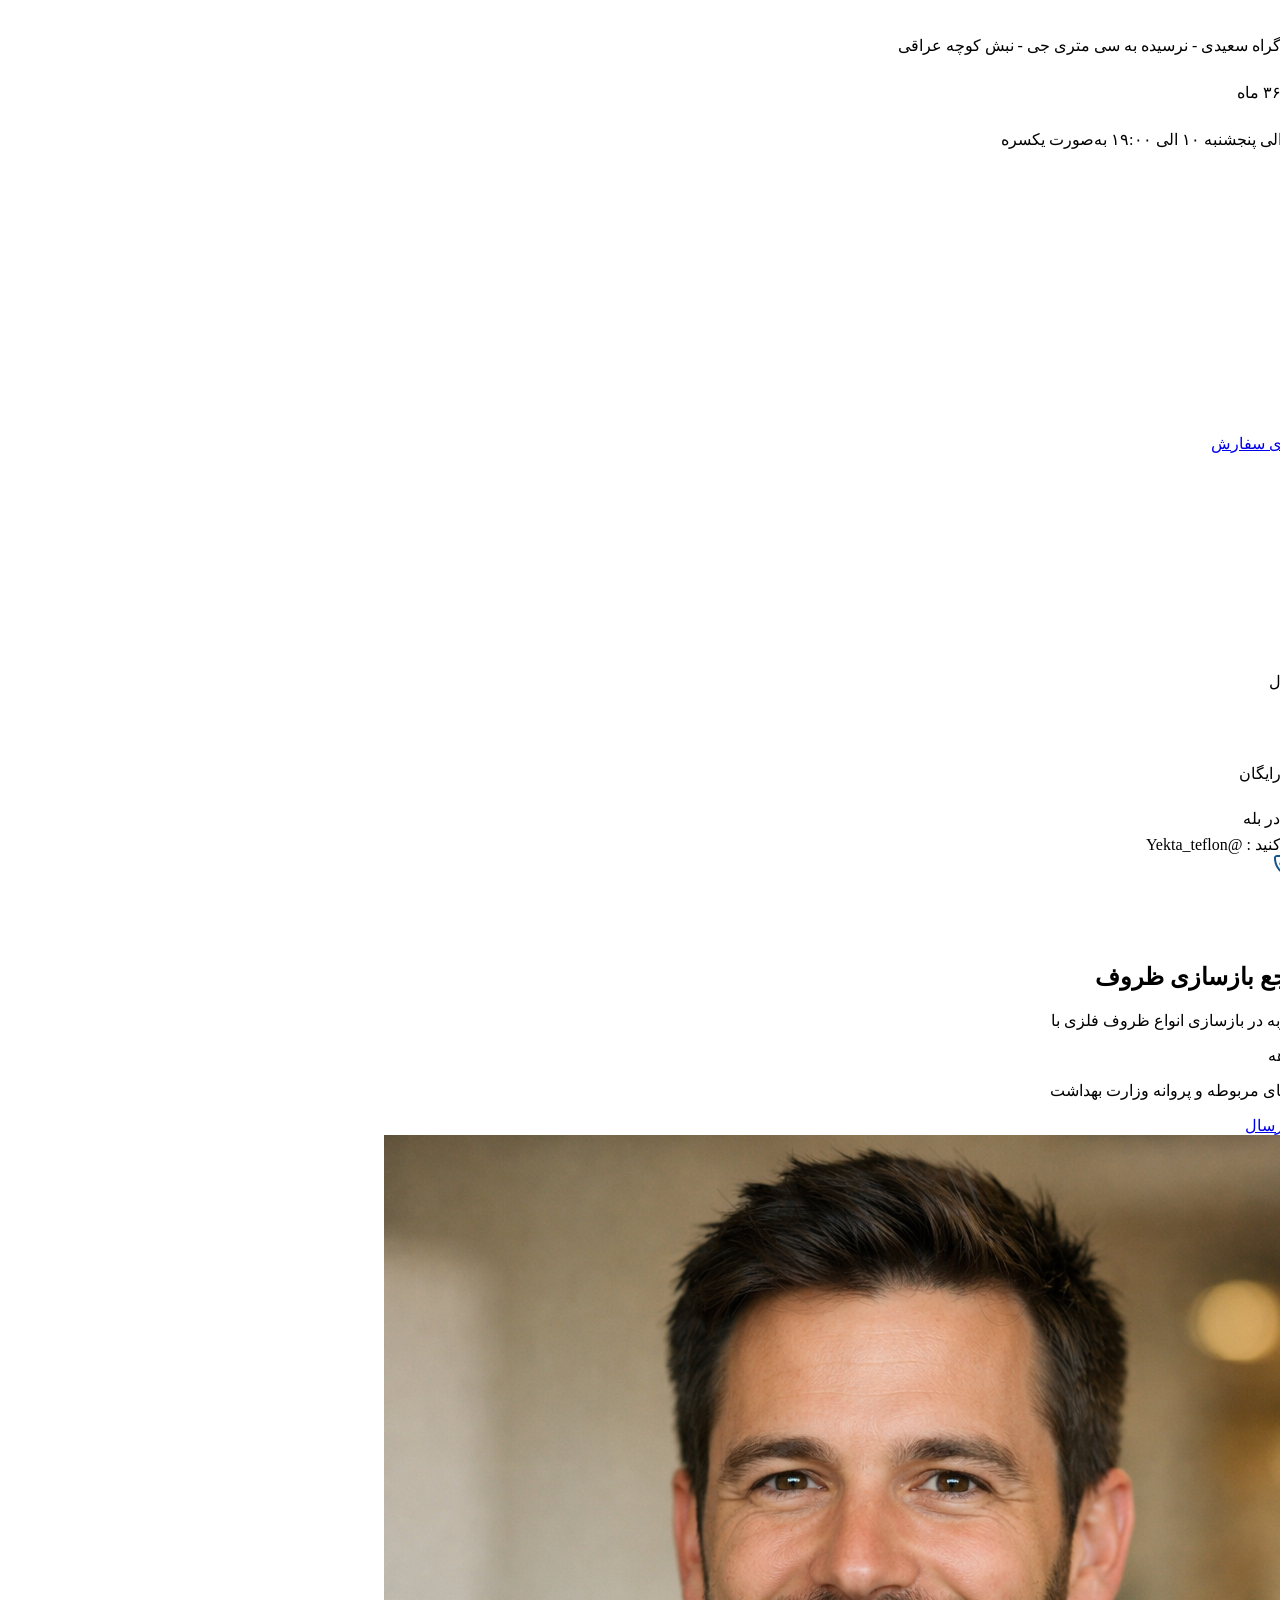
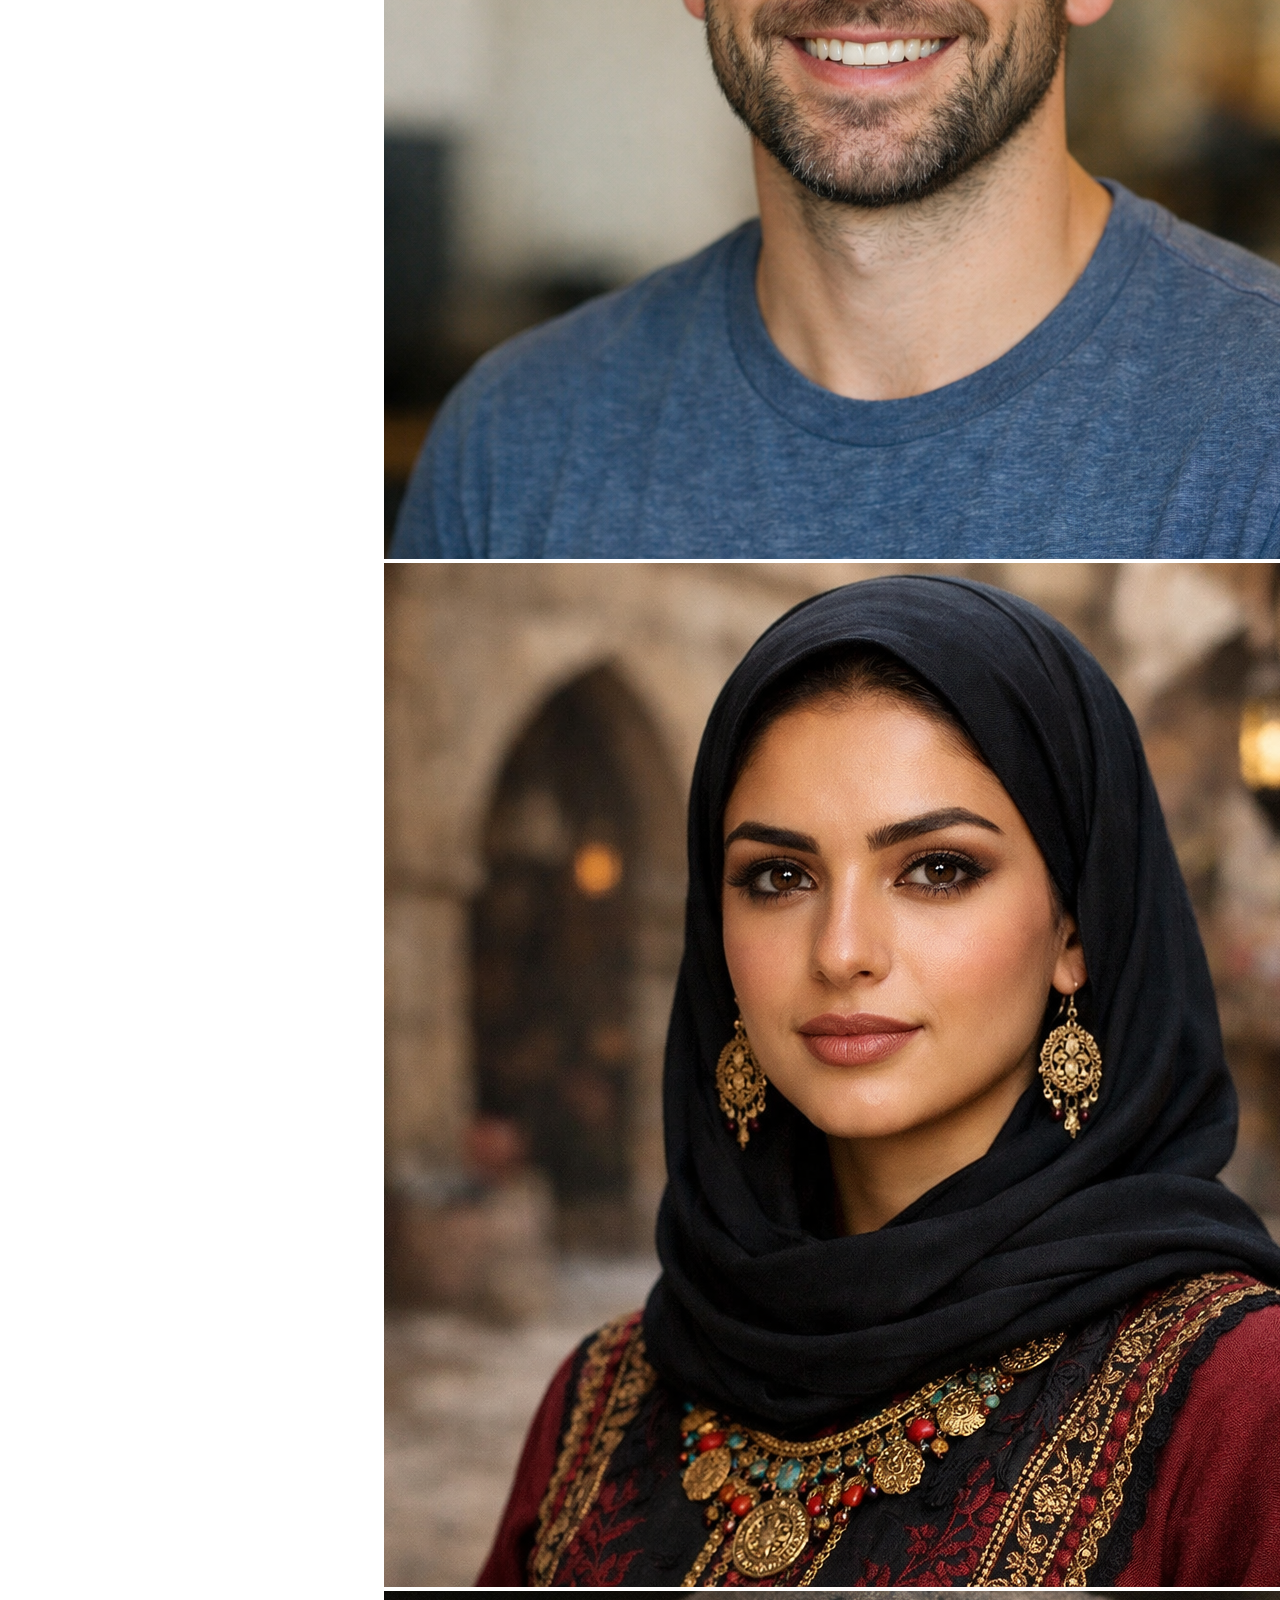
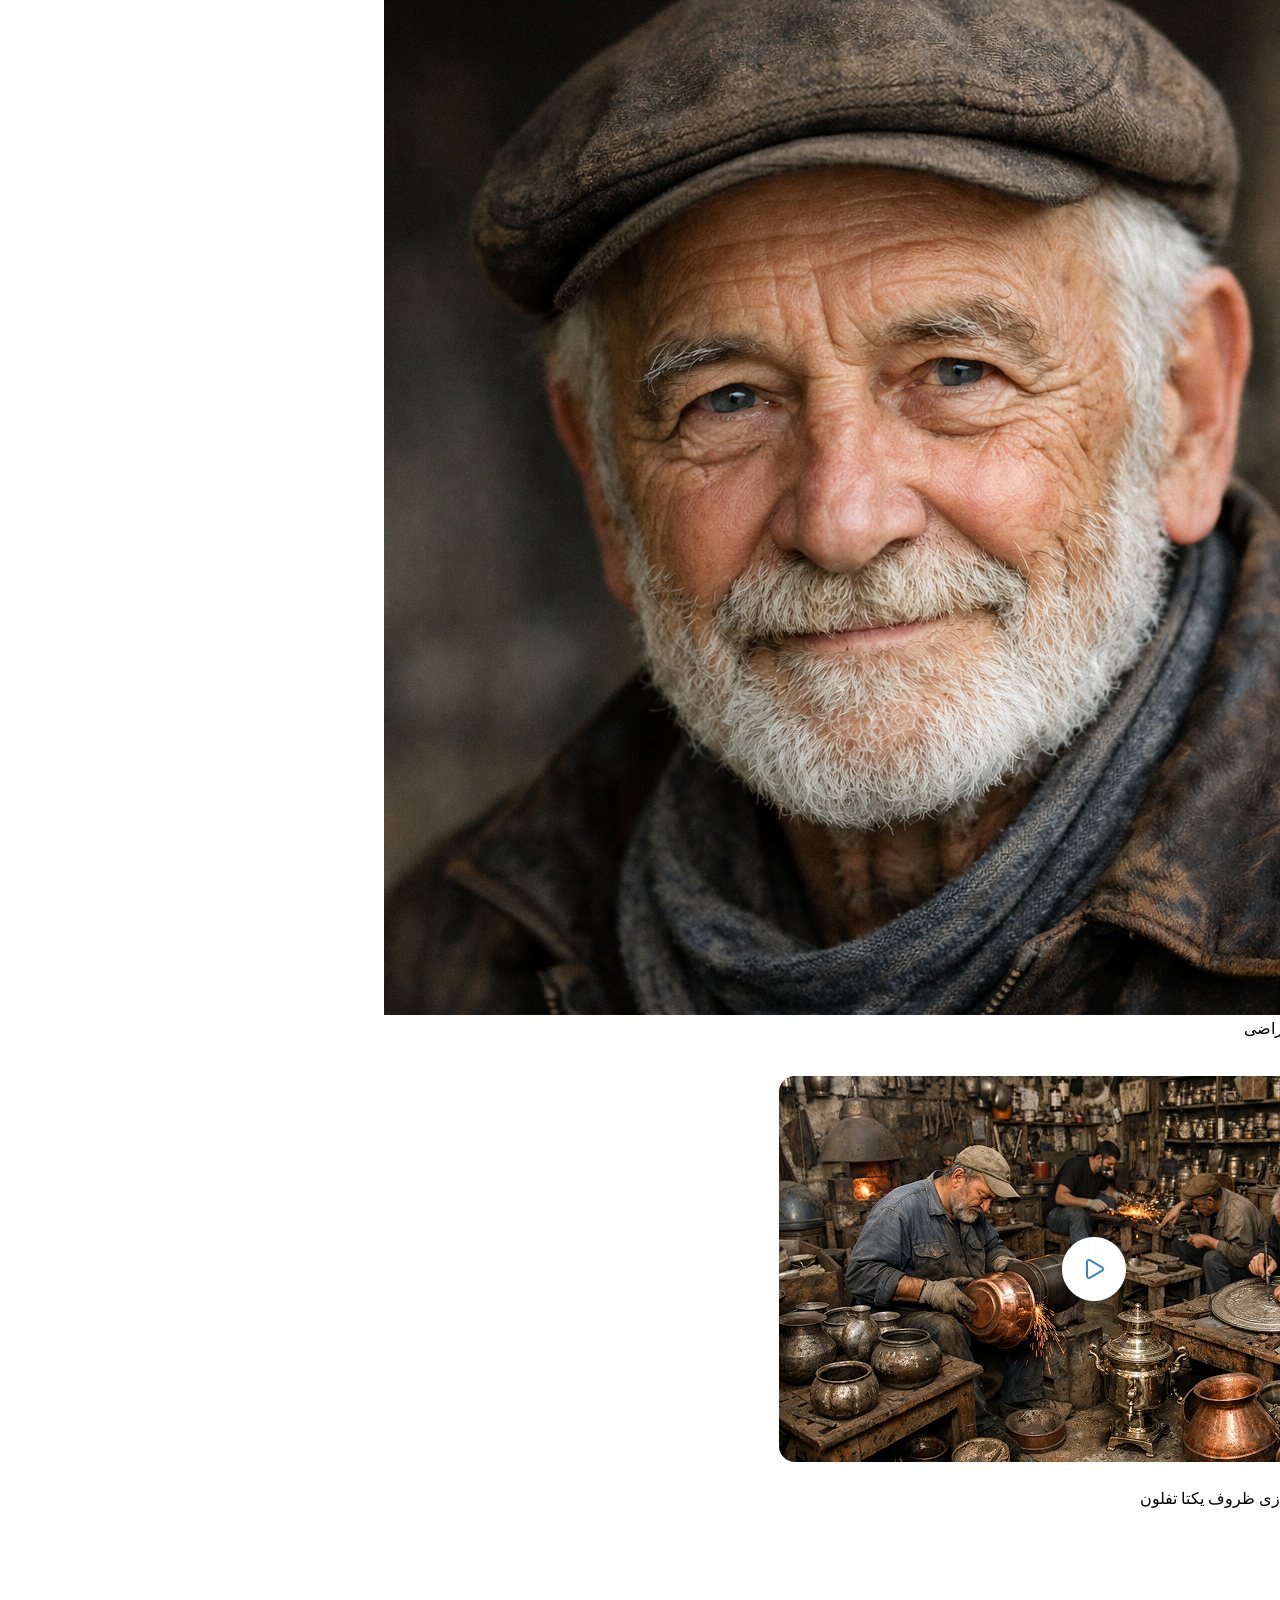
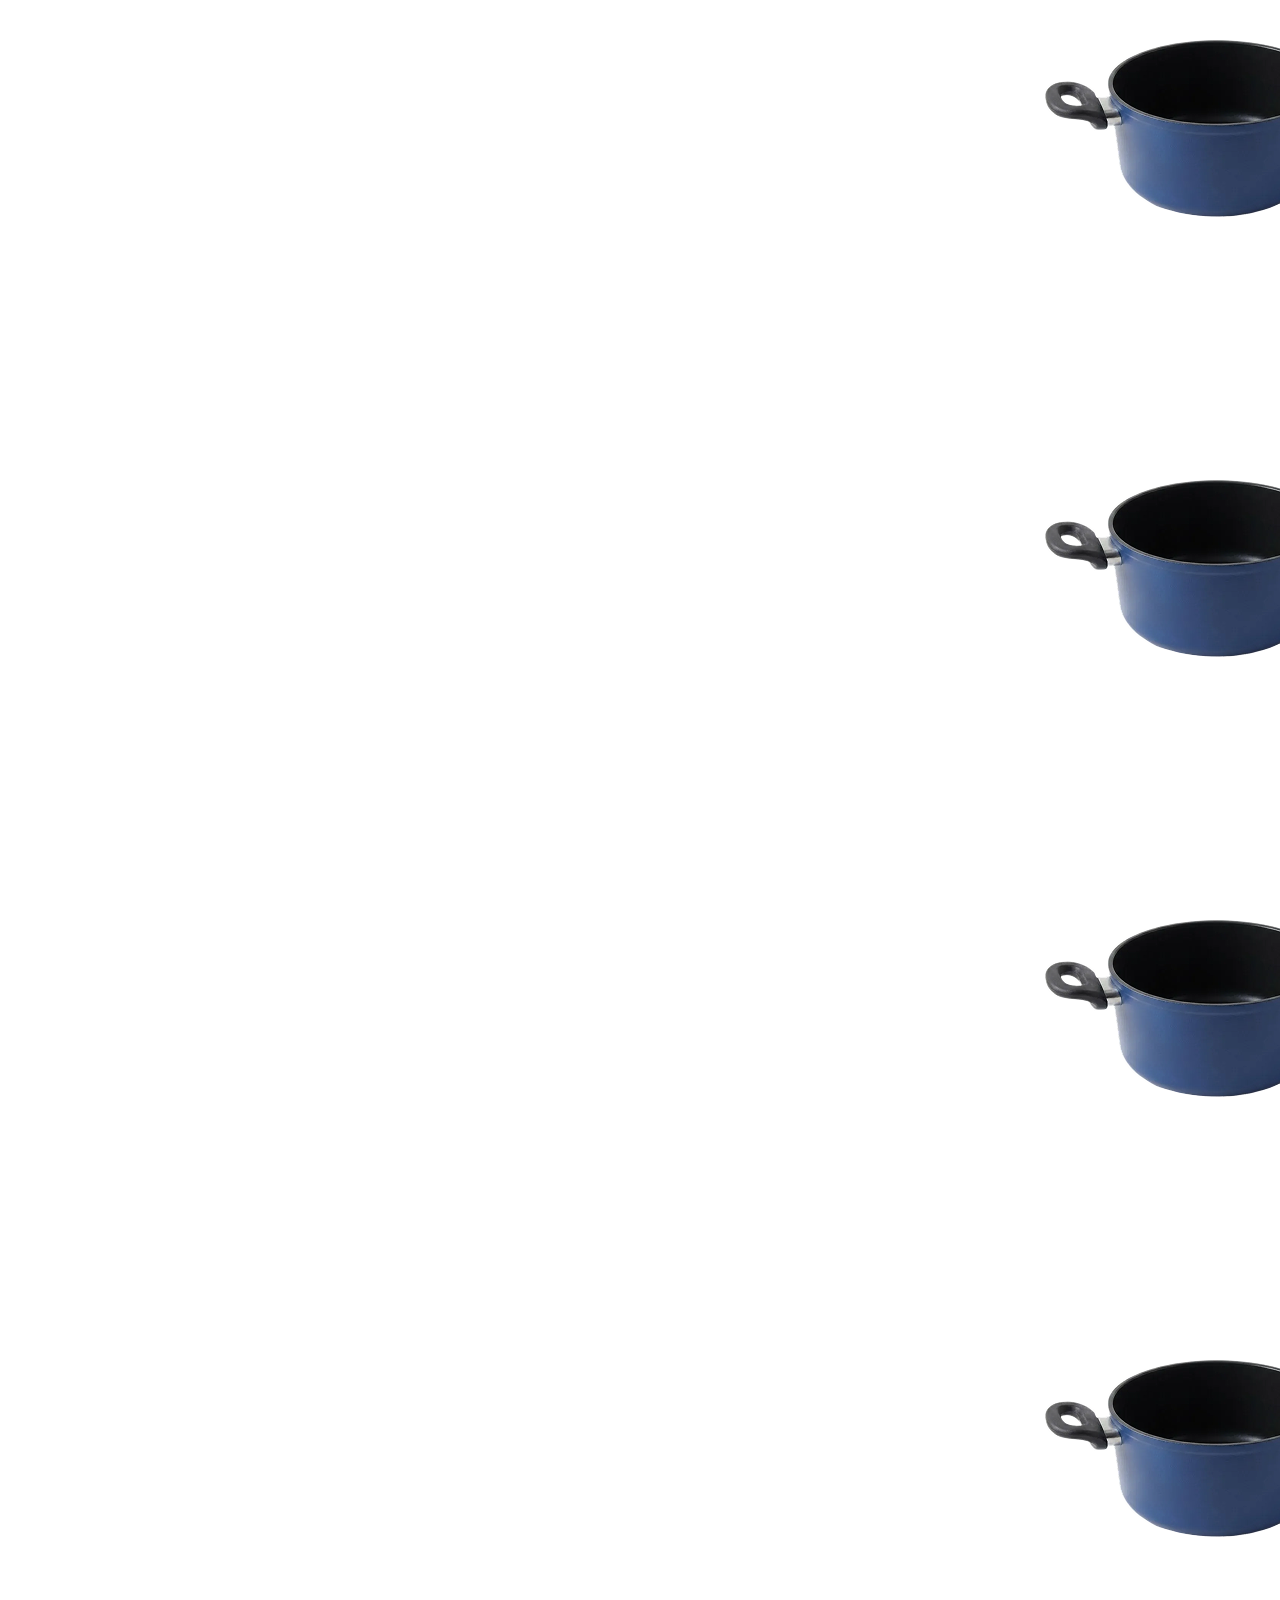
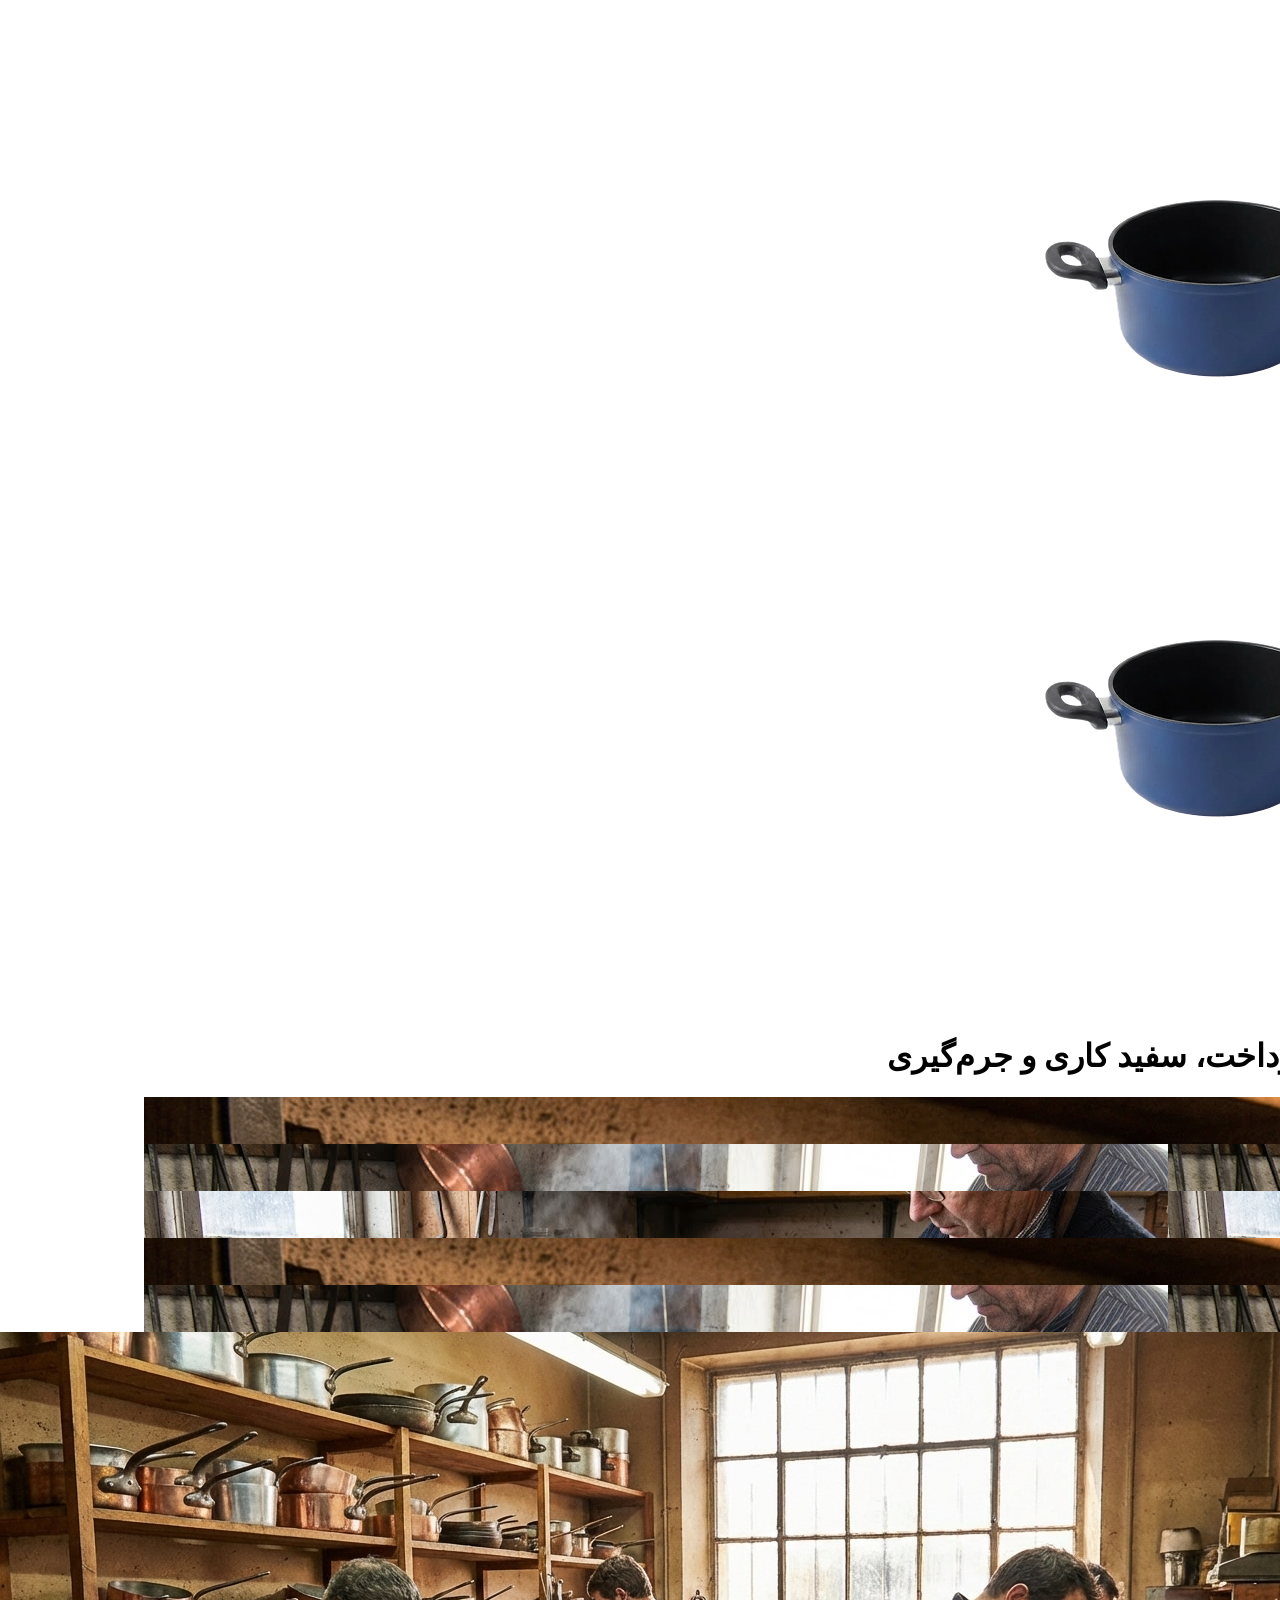
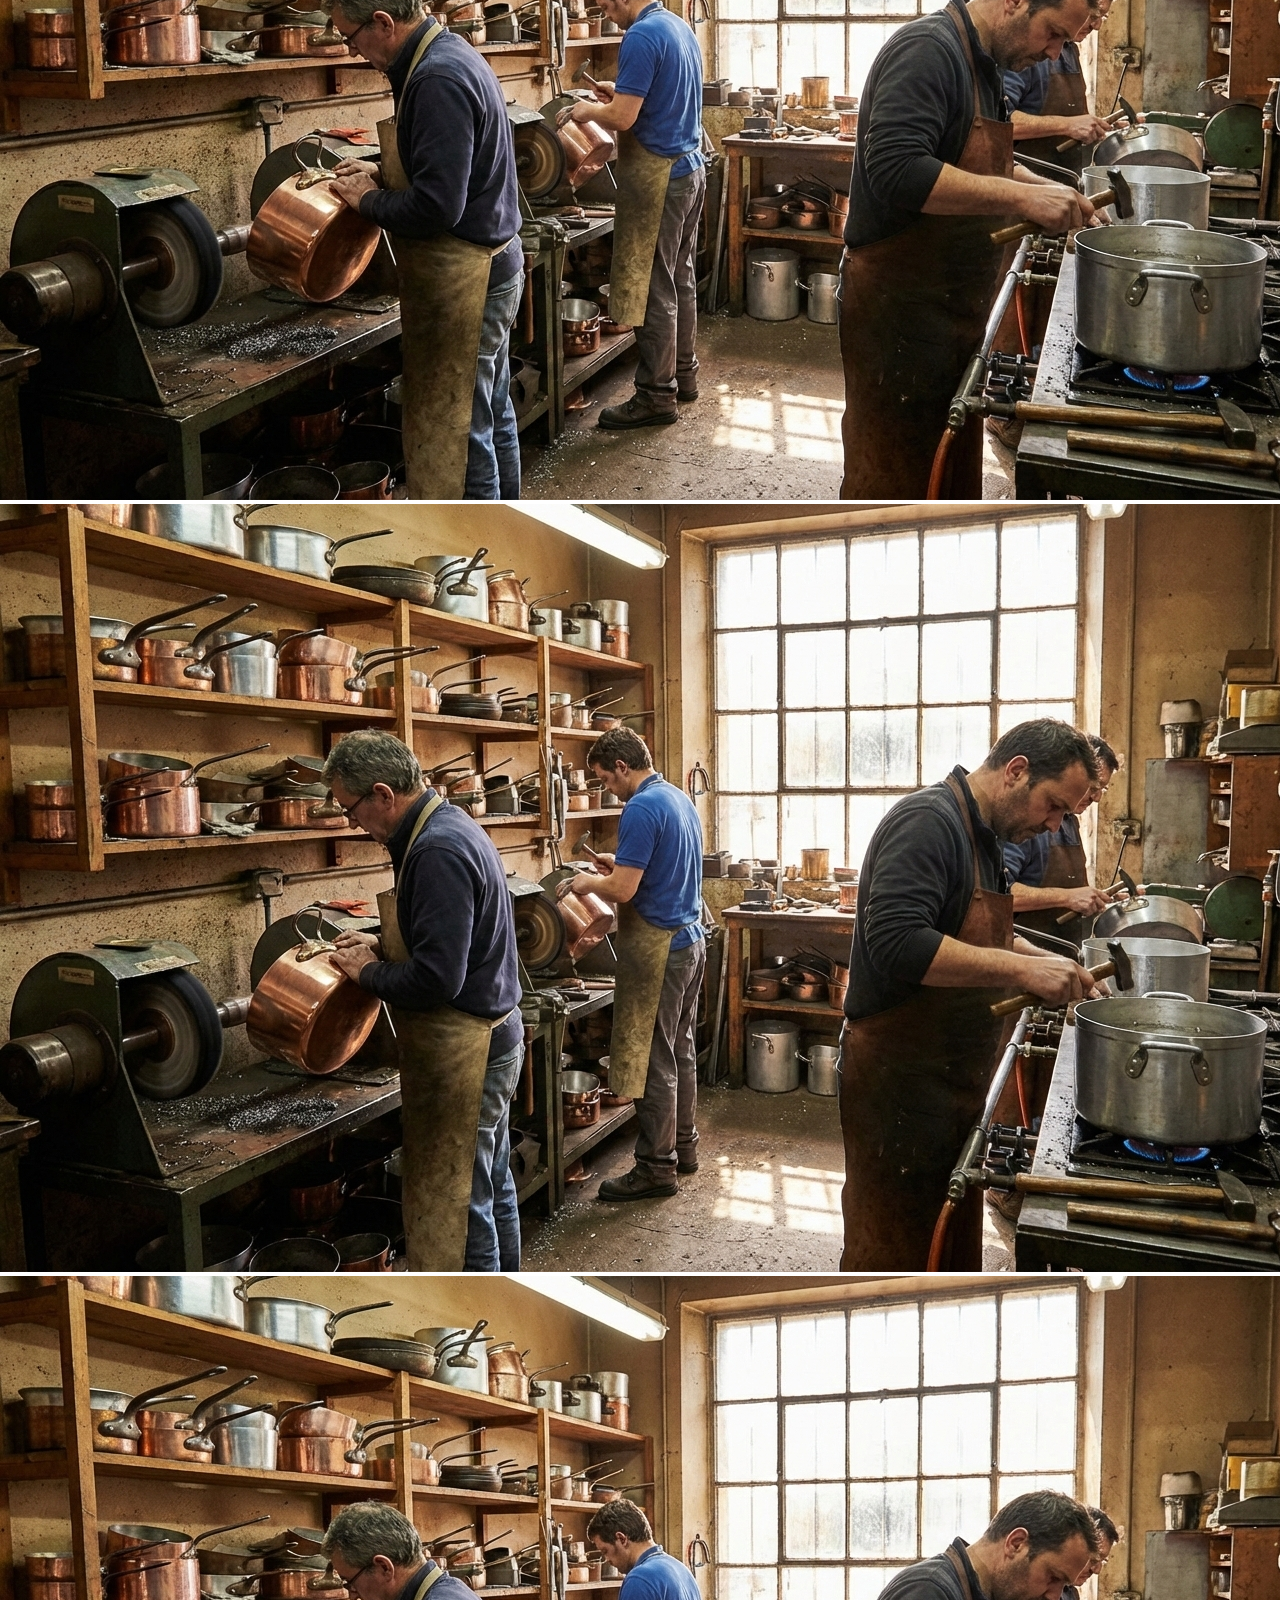
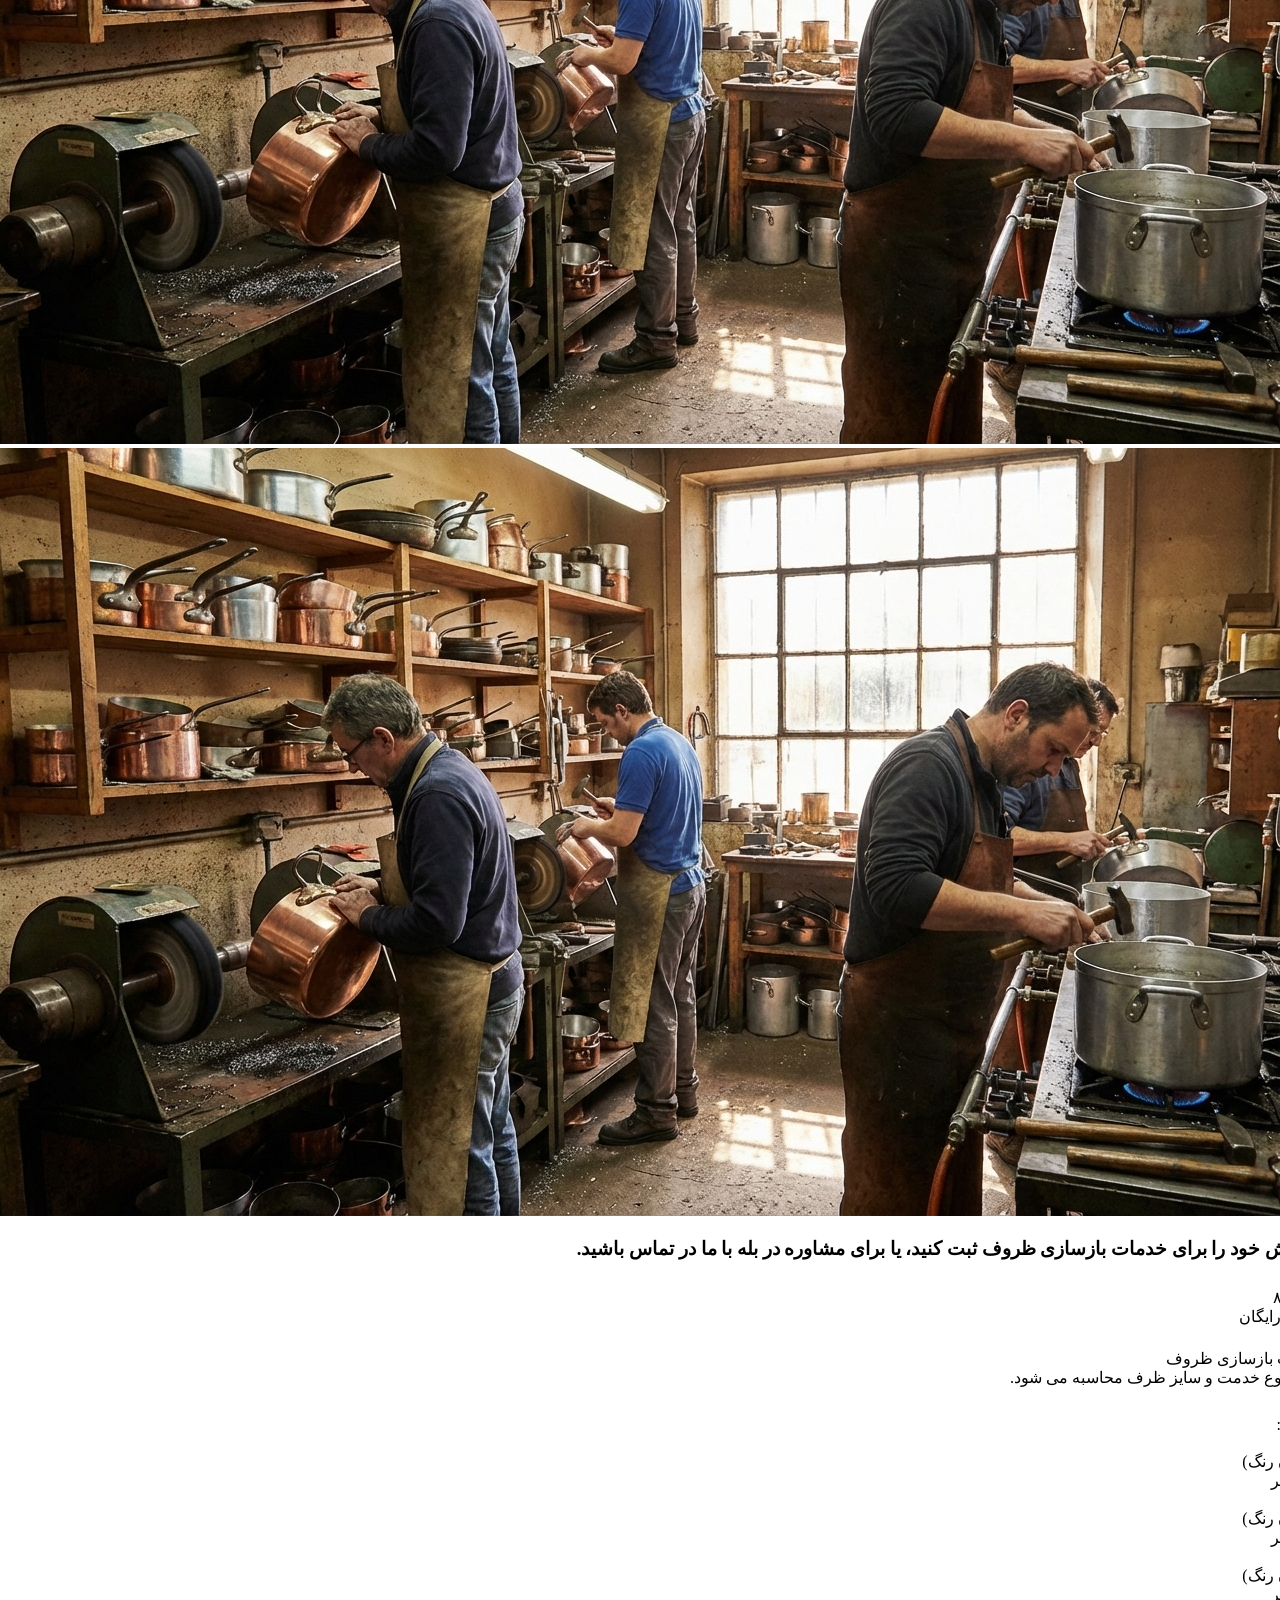
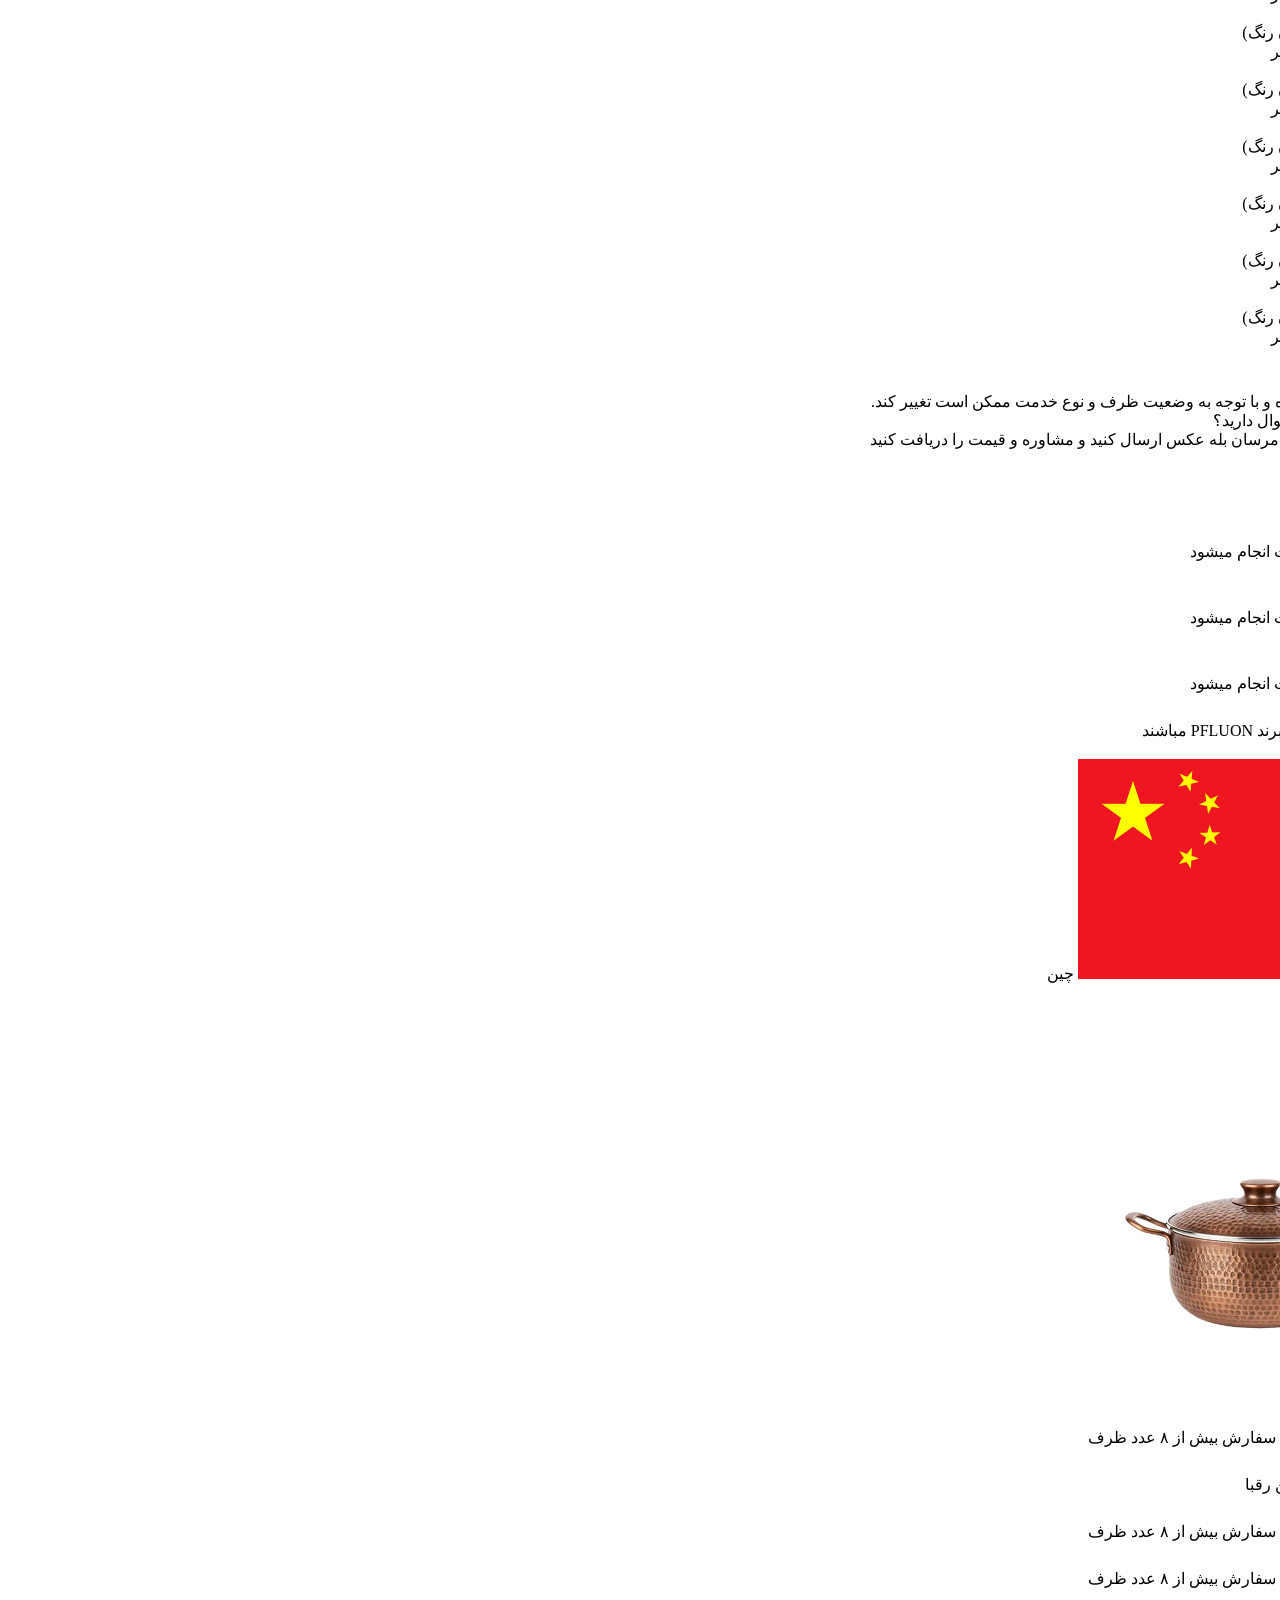
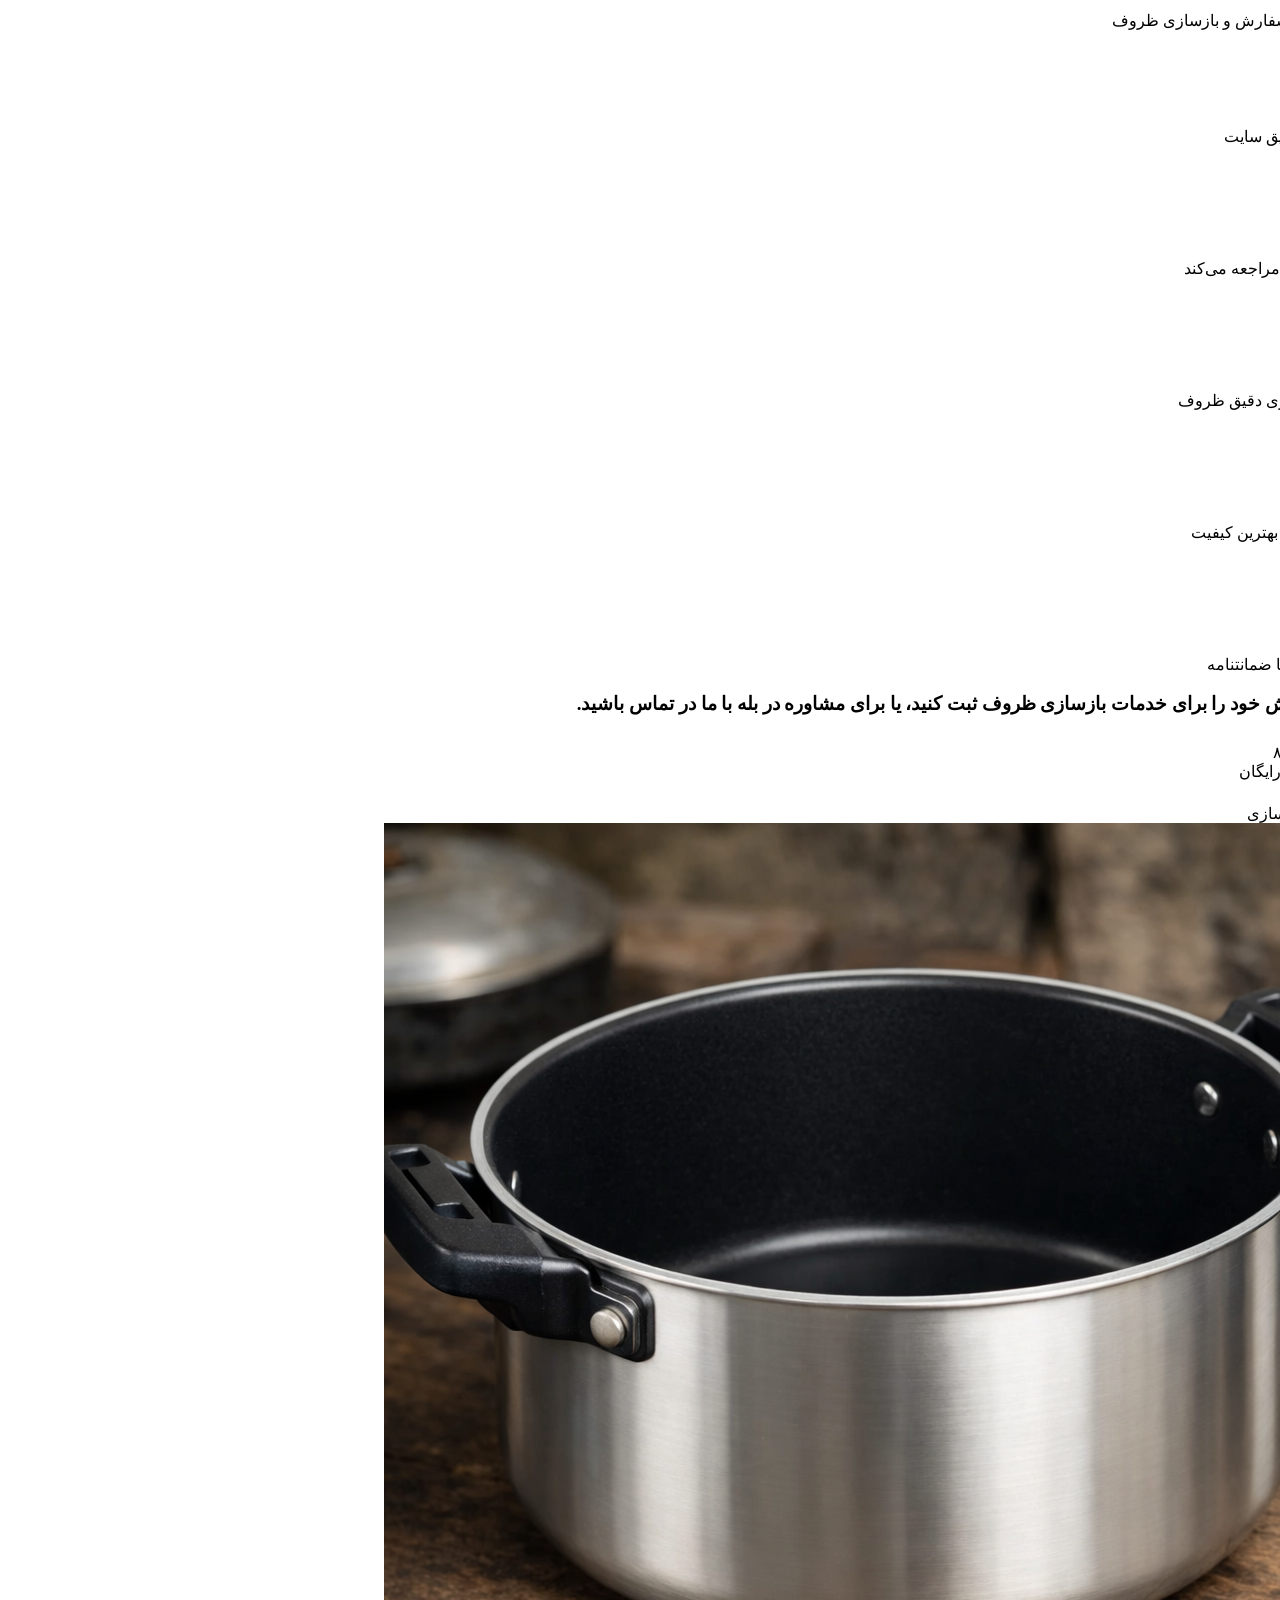
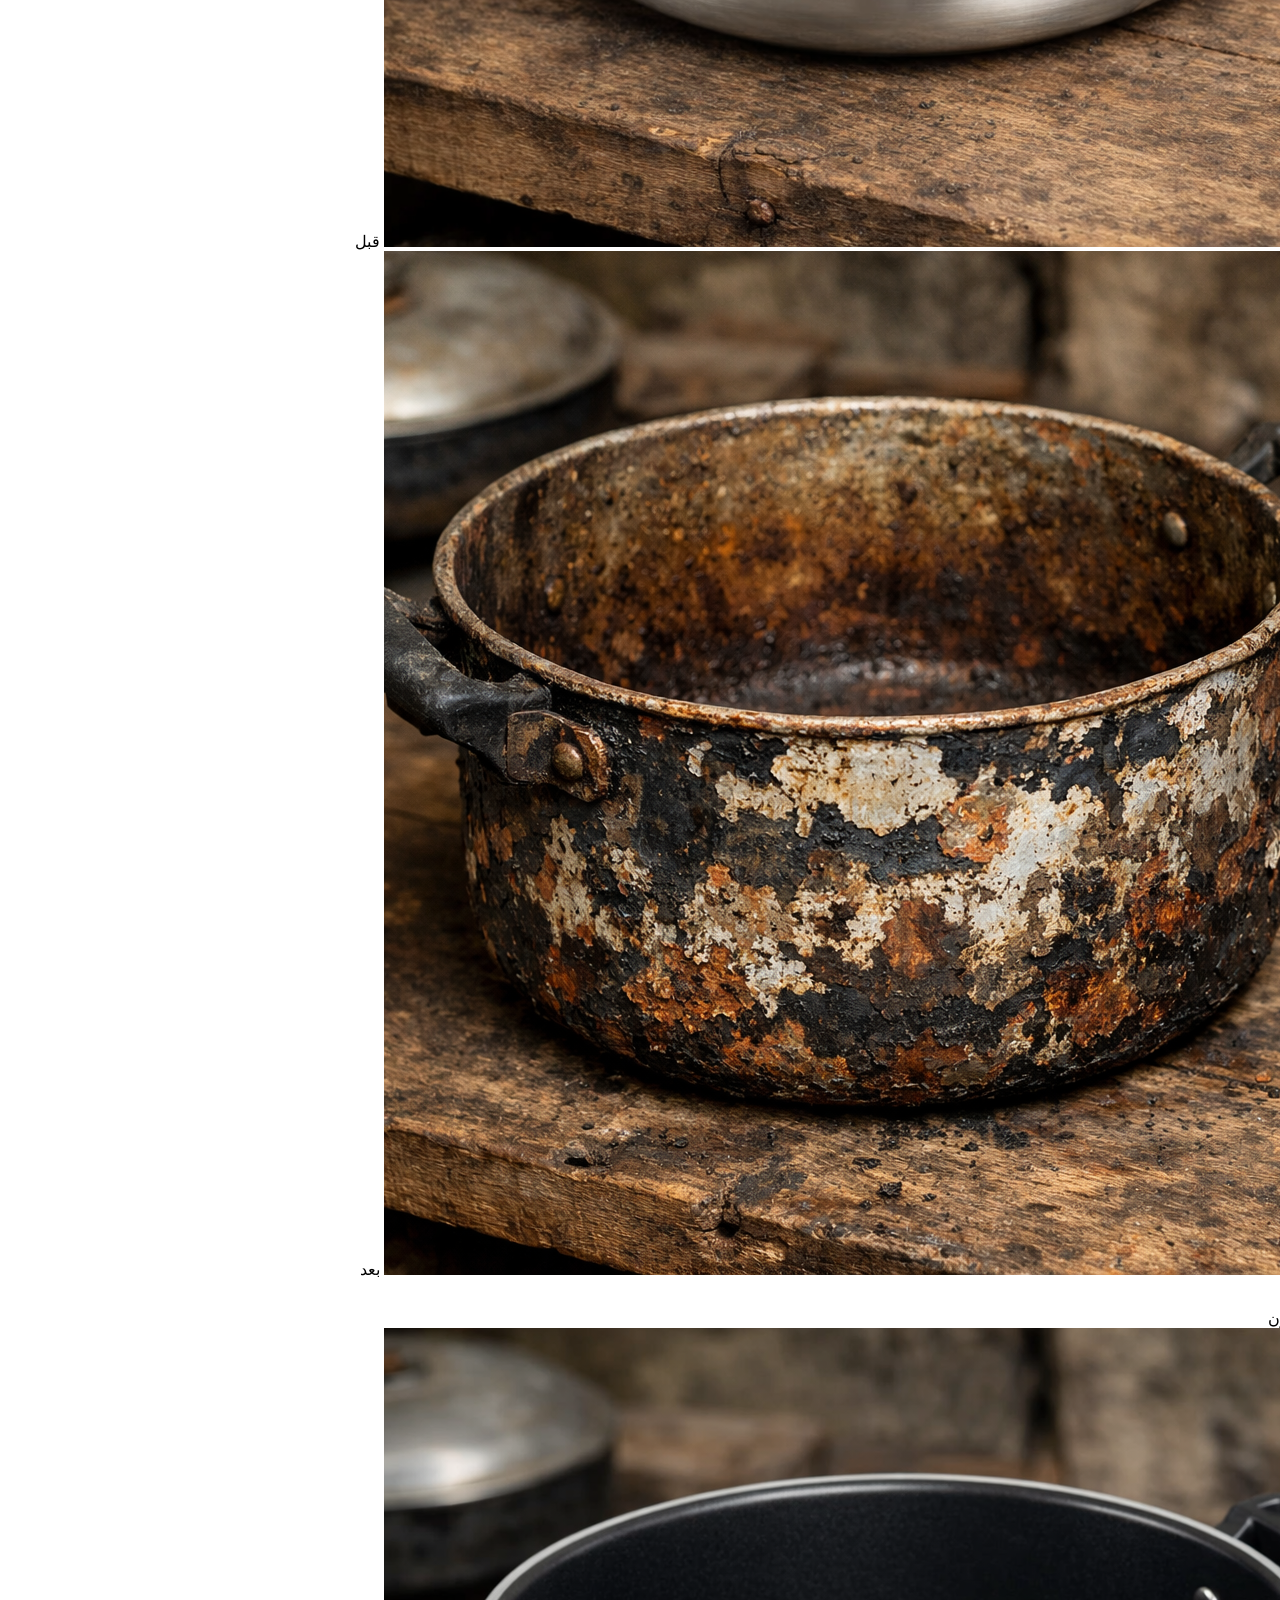
==== Pages/AboutUs.html @ 5819ec27 "all-last-changes" ====
<!doctype html>
<html lang="fa" dir="rtl">

<head>
  <meta charset="UTF-8" />
  <meta name="viewport" content="width=device-width, initial-scale=1.0" />
  <title>یکتا تفلون | بزرگترین مرجع بازسازی ظروف</title>
  <link rel="stylesheet" href="../Styles/base.css" />
  <link rel="stylesheet" href="../Styles/AboutUs/AboutUs.css" />
  <link rel="stylesheet" href="../Styles/swiper.css">
  <link rel="stylesheet" href="../Styles/googlefonts.css">
</head>

<body>
  <!-- Top Bar -->
  <div class="top-bar">
    <div class="container top-bar__wrapper">
      <div class="top-bar__right">
        <div class="top-bar__item">
          <div class="bg-icon"> <img src="../images/blu-map.png" alt="icon" /></div>
          <span>شعبه ۱: تهران - بزرگراه سعیدی - نرسیده به سی متری جی - نبش کوچه
            عراقی</span>
        </div>
      </div>
      <!-- <div class="top-bar__left hide-mobile"> -->
      <div class="top-bar__item highlight hide-mobile">
        <div class="bg-icon"> <img src="../images/Shield-blu.png" alt="icon" /></div>
        <span>ضمانت‌نامه کتبی تا ۳۶ ماه</span>
      </div>
      <div class="top-bar__item hide-mobile">
        <div class="bg-icon"> <img src="../images/Clock Icon.png" alt="icon" /></div>
        <span>ساعت کاری: شنبه الی پنجشنبه ۱۰ الی ۱۹:۰۰ به‌صورت یکسره</span>
      </div>
      <!-- </div> -->
    </div>
  </div>
  <!-- Main Header -->
  <header class="header">
    <div class="container header__wrapper">
      <!-- Hamburger (Mobile Only) -->
      <button class="hamburger">
        <span></span>
        <span></span>
        <span></span>
      </button>
      <!-- Logo (Right) -->
      <div class="header__logo">
        <img src="../images/Logo.png" alt="یکتا تفلون" />
      </div>
      <!-- Navigation (Middle) -->
      <nav class="header__nav hide-mobile">
        <ul>
          <li><a href="#">خانه</a></li>
          <li><a href="#">خدمات</a></li>
          <li><a href="#">تعرفه</a></li>
          <li><a href="#">نحوه ارسال</a></li>
          <li><a href="#">نمونه رنگ ها</a></li>
          <li><a href="#">نمونه کار</a></li>
          <li><a href="#">مقالات</a></li>
          <li><a href="#">درباره</a></li>
          <li><a href="#">تماس</a></li>
        </ul>
      </nav>

      <!-- Buttons (Left in Desktop) -->
      <div class="header__actions hide-mobile">
        <a href="#" class="btn btn--primary">ثبت سفارش</a>
        <a href="#" class="btn btn--outline">رهگیری سفارش</a>
      </div>



    </div>
  </header>
  <div class="menu">
    <div class="menu-icons">
      <img src="../images/Logo(1).png" alt="">
      <div class="blu-arrow">
        <img src="../images/blu-arrow.png" alt="">
      </div>
    </div>
    <div class="menu-actions">
      <div class="menoa-acti"><span>منو</span></div>
      <div class="feature-acti"><span>خدمات</span></div>
    </div>
    <nav class="nav-menu">
      <ul>
        <li class="menu-active"><span>خانه</span></li>
        <li>تعرفه</li>
        <li>نحوه ارسال</li>
        <li>نمونه کار</li>
        <li>نمونه رنگ ها</li>
        <li>سوالات متداول</li>
        <li>مقالات</li>
        <li>درباره</li>
        <li>تماس</li>
      </ul>
    </nav>
    <div class="btns-menu">
      <div class="btn-order-left btn-order-left2">
        <span class="btn-left-text">ثبت سفارش + پیک رایگان</span>
      </div>
      <div class="btn-order-right">
        <span class="bale-order-num bale-order-num2">ثبت سفارش</span>
      </div>

    </div>
    <div class="info-connection">
      <div class="btns-menu2">
        <div class="btns-connetion2">
          <div class="bale-conection">
            <img src="../images/bale-menu.png" alt="">
            <span>مشاوره رایگان در بله</span>
          </div>
        </div>
        <div class=" btns-connetion-insta">
          <div class=" insta-connection">
            <img src="../images/instagram.png" alt="">
            <span>هم اکنون دنبال کنید : @Yekta_teflon</span>
          </div>
        </div>
      </div>

      <div class="call-info">
        <span class="bale-order-num">۰۹۳۶ ۸۶۲ ۸۳۰۰</span>
        <img src="../images/Phone icon.png" alt="">
      </div>
    </div>
  </div>
  <!-- Hero Section -->
  <main class="hero">
    <div class="container hero__wrapper">
      <!-- Right Side: Content -->
      <div class="hero__content-side">
        <h1 class="hero__title">یکتاتفلون</h1>
        <h2 class="hero__subtitle">بزرگترین مرجع بازسازی ظروف</h2>

        <div class="hero__description">
          <p>بیش از ۱۵ سال تجربه در بازسازی انواع ظروف فلزی با</p>
          <p class="blue-text">ضمانت کتبی ۳۶ ماهه</p>
          <p>
            دارای تمامی مجوزهای مربوطه و پروانه
            <span class="blue-text">وزارت بهداشت</span>
          </p>
        </div>

        <div class="hero__btns">
          <a href="#" class="btn btn--primary-large">ثبت سفارش</a>
          <a href="#" class="btn btn--outline-large">نحوه ارسال</a>
        </div>

        <!-- Rating Section -->
        <div class="hero__rating rating">
          <div class="rating__avatars">
            <img src="../images/204376929b2219a8c3bf400c11aedaccdee8a70a.png" alt="user" />
            <img src="../images/63fb54d2615e9cf779843097d7184f997c9a0eef.png" alt="user" />
            <img src="../images/e3e3a9ee9fd6877b5c910c88f4670d30e61f7586.png" " alt=" user" />
          </div>
          <div class="rating__details">
            <span class="rating__count">+۱۰۰,۰۰۰ مشتری راضی</span>
            <div class="rating__stars">
              <span class="rating__num">(۴.۹)</span>
              <div class="stars-icons">
                <!-- تکرار ۵ ستاره -->
                <span>★</span><span>★</span><span>★</span><span>★</span><span>★</span>
              </div>
            </div>
          </div>
        </div>
      </div>
      <!-- Left Side: Image (First in HTML for Desktop Layout) -->
      <div class="hero__image-side">
        <div class="video-box">
          <img src="../images/Image Overlay.png" alt="کارگاه بازسازی ظروف" />
          <!-- <button class="play-btn">
              <svg viewBox="0 0 24 24" width="30" height="30">
                <path fill="#0052CC" d="M8 5v14l11-7z" />
              </svg>
            </button> -->
        </div>
      </div>
    </div>
  </main>

  <!-- Products Section -->
  <div class="products">
    <!-- style="max-width:1330px; width:100%; padding:0;" -->
    <div class="container">
      <div class="product-title">
        <img src="../images/Logo(1).png" alt="">
        <span>خدمات بازسازی ظروف یکتا تفلون</span>
      </div>
      <div class="products-wrapper">
        <div class="product"><img src="../images/28e7cb2e5b31aa3b8e16c40ca32b51232f5ca3c3.png" alt="">
          <div class="product-box"><span class="pro-name">ظروف تفلون</span>
            <div class="bg-icon"><img src="../images/arrow-left.png" alt=""></div>
          </div>
        </div>
        <div class="product"><img src="../images/28e7cb2e5b31aa3b8e16c40ca32b51232f5ca3c3.png" alt="">
          <div class="product-box"><span class="pro-name">ظروف چدنی</span>
            <div class="bg-icon"><img src="../images/arrow-left.png" alt=""></div>
          </div>
        </div>
        <div class="product"><img src="../images/28e7cb2e5b31aa3b8e16c40ca32b51232f5ca3c3.png" alt="">
          <div class="product-box"><span class="pro-name">ظروف استیل</span>
            <div class="bg-icon"><img src="../images/arrow-left.png" alt=""></div>
          </div>
        </div>
        <div class="product"><img src="../images/28e7cb2e5b31aa3b8e16c40ca32b51232f5ca3c3.png" alt="">
          <div class="product-box"><span class="pro-name">ظروف سرامیکی</span>
            <div class="bg-icon"><img src="../images/arrow-left.png" alt=""></div>
          </div>
        </div>
        <div class="product"><img src="../images/28e7cb2e5b31aa3b8e16c40ca32b51232f5ca3c3.png" alt="">
          <div class="product-box"><span class="pro-name">ظروف آلومینیومی</span>
            <div class="bg-icon"><img src="../images/arrow-left.png" alt=""></div>
          </div>
        </div>
        <div class="product"><img src="../images/28e7cb2e5b31aa3b8e16c40ca32b51232f5ca3c3.png" alt="">
          <div class="product-box"><span class="pro-name">ظروف گرانیتی</span>
            <div class="bg-icon"><img src="../images/arrow-left.png" alt=""></div>
          </div>
        </div>
        <div class="more-products extra-product">
          <img src="../images/plus.png.jpeg" alt="">
          <span class="mo-product">مشاهده بیشتر</span>
        </div>
      </div>

    </div>
  </div>
  <!-- pay section -->
  <div class="pay">
    <div class="container pay-titles">

      <div class="pay-title">
        <img src="../images/Logo(1).png" alt="">
        <h1 class="pay-title-te">خدمات پرداخت، سفید کاری و جرم‌گیری</h1>
      </div>
      <div class="pay-wrapper">
        <div class="wrapper-right">
          <!-- ردیف اول: 2 کارت -->
          <div class="pay-row">
            <div class="pay-card" style="background-image: url('../images/pay1-1.png');">
              <div class="pay-card-content">
                <span class="pay-text1">سفیدکاری مس</span>
                <div class="show-box">
                  <span>مشاهده</span>
                  <img src="../images/arrow-left-black.png" alt="">
                </div>
              </div>
            </div>
            <div class="pay-card" style="background-image: url('../images/pay1-2.jpg');">
              <div class="pay-card-content">
                <span class="pay-text1">پرداخت مس</span>
                <div class="show-box">
                  <span>مشاهده</span>
                  <img src="../images/arrow-left-black.png" alt="">
                </div>
              </div>
            </div>
          </div>

          <!-- ردیف دوم:1 کارت -->
          <div class="pay-row pay-row2">
            <!-- <div class="pay-card" style="background-image: url('../images/pay2-1.png');">
              <div class="pay-card-content">
                <span class="pay-text1">آبکاری ظروف برنجی</span>
                <div class="show-box">
                  <span>مشاهده</span>
                  <img src="../images/arrow-left-black.png" alt="">
                </div>
              </div>
            </div> -->
            <div class="pay-card" style="background-image: url('../images/center-pay.jpg');">
              <div class="pay-card-content">
                <span class="pay-text1">پرداخت استیل</span>
                <div class="show-box">
                  <span>مشاهده</span>
                  <img src="../images/arrow-left-black.png" alt="">
                </div>
              </div>
            </div>
          </div>

          <!-- ردیف سوم: 2 کارت -->
          <div class="pay-row">
            <div class="pay-card" style="background-image: url('../images/pay1-1.png');">
              <div class="pay-card-content">
                <span class="pay-text1">سفیدکاری مس</span>
                <div class="show-box">
                  <span>مشاهده</span>
                  <img src="../images/arrow-left-black.png" alt="">
                </div>
              </div>
            </div>
            <div class="pay-card" style="background-image: url('../images/pay1-2.jpg');">
              <div class="pay-card-content">
                <span class="pay-text1">پرداخت مس</span>
                <div class="show-box">
                  <span>مشاهده</span>
                  <img src="../images/arrow-left-black.png" alt="">
                </div>
              </div>
            </div>
          </div>
        </div>

        <div class="wrapper-left swiper mySwiper">
          <div class="swiper-wrapper">
            <div class="swiper-slide"><img src="../images/slide1.png" alt=""></div>
            <div class="swiper-slide"><img src="../images/slide1.png" alt=""></div>
            <div class="swiper-slide"><img src="../images/slide1.png" alt=""></div>
            <div class="swiper-slide"><img src="../images/slide1.png" alt=""></div>
          </div>
          <div class="swiper-pagination"></div>
        </div>
      </div>
    </div>
  </div>
  <!-- order -->
  <div class="order">
    <div class="container">
      <div class="order-wrapper">
        <h3 class="order-title">همین حالا سفارش خود را برای خدمات بازسازی ظروف ثبت کنید، یا برای مشاوره در بله با ما
          در
          تماس باشید.</h3>
        <div class="btns-order">
          <div class="btn-order-right">
            <img src="../images/bale.png" alt="">
            <span class="bale-order-num">۰۹۳۶ ۸۶۲ ۸۳۰۰</span>
          </div>
          <div class="btn-order-left">
            <span class="btn-left-text">ثبت سفارش + پیک رایگان</span>
          </div>
        </div>
      </div>
    </div>
  </div>
  <!-- prices-pro -->
  <div class="prices-pro">
    <div class="container">
      <div class="prices-info">
        <div class="prices-info-title">
          <div class="price-title">
            <img src="../images/Logo(1).png" alt="">
            <span class="price-title-te"> تعرفه خدمات بازسازی ظروف</span>
          </div>
          <div class="price-info-ti">
            <span>قیمت ها بر اساس نوع خدمت و سایز ظرف محاسبه می‌ شود.</span>
          </div>
          <div class="price-update">
            <div class="price-update-right">
              <div class="price-cals">
                <img src="../images/cal.png" alt="">
              </div>
              <div class="price-last-up">
                <span>آخرین به روزرسانی:</span>
              </div>
            </div>
            <div class="price-date">
              <span>1405</span>
              <span>/</span>
              <span>03</span>
              <span>/</span>
              <span>15</span>
            </div>

          </div>
        </div>
        <div class="prices-box">
          <div class="pric-box">
            <div class="pri-box-top">
              <div class="pri-top-ti">
                <span>داخل گرانیت (بیرون رنگ)</span>
              </div>
              <div class="pri-top-subti">
                <span>تا سایز ۳۲ سانتی متر</span>
              </div>
            </div>
            <span class="price-space-line"></span>
            <div class="price-count">
              <span class="price-num">۳۵۸،۰۰۰</span>
              <span class="price-val">تومان</span>
            </div>
          </div>
          <div class="pric-box">
            <div class="pri-box-top">
              <div class="pri-top-ti">
                <span>داخل گرانیت (بیرون رنگ)</span>
              </div>
              <div class="pri-top-subti">
                <span>تا سایز ۳۲ سانتی متر</span>
              </div>
            </div>
            <span class="price-space-line"></span>
            <div class="price-count">
              <span class="price-num">۳۵۸،۰۰۰</span>
              <span class="price-val">تومان</span>
            </div>
          </div>
          <div class="pric-box">
            <div class="pri-box-top">
              <div class="pri-top-ti">
                <span>داخل گرانیت (بیرون رنگ)</span>
              </div>
              <div class="pri-top-subti">
                <span>تا سایز ۳۲ سانتی متر</span>
              </div>
            </div>
            <span class="price-space-line"></span>
            <div class="price-count">
              <span class="price-num">۳۵۸،۰۰۰</span>
              <span class="price-val">تومان</span>
            </div>
          </div>
          <div class="pric-box">
            <div class="pri-box-top">
              <div class="pri-top-ti">
                <span>داخل گرانیت (بیرون رنگ)</span>
              </div>
              <div class="pri-top-subti">
                <span>تا سایز ۳۲ سانتی متر</span>
              </div>
            </div>
            <span class="price-space-line"></span>
            <div class="price-count">
              <span class="price-num">۳۵۸،۰۰۰</span>
              <span class="price-val">تومان</span>
            </div>
          </div>
          <div class="pric-box">
            <div class="pri-box-top">
              <div class="pri-top-ti">
                <span>داخل گرانیت (بیرون رنگ)</span>
              </div>
              <div class="pri-top-subti">
                <span>تا سایز ۳۲ سانتی متر</span>
              </div>
            </div>
            <span class="price-space-line"></span>
            <div class="price-count">
              <span class="price-num">۳۵۸،۰۰۰</span>
              <span class="price-val">تومان</span>
            </div>
          </div>
          <div class="pric-box">
            <div class="pri-box-top">
              <div class="pri-top-ti">
                <span>داخل گرانیت (بیرون رنگ)</span>
              </div>
              <div class="pri-top-subti">
                <span>تا سایز ۳۲ سانتی متر</span>
              </div>
            </div>
            <span class="price-space-line"></span>
            <div class="price-count">
              <span class="price-num">۳۵۸،۰۰۰</span>
              <span class="price-val">تومان</span>
            </div>
          </div>
          <div class="pric-box">
            <div class="pri-box-top">
              <div class="pri-top-ti">
                <span>داخل گرانیت (بیرون رنگ)</span>
              </div>
              <div class="pri-top-subti">
                <span>تا سایز ۳۲ سانتی متر</span>
              </div>
            </div>
            <span class="price-space-line"></span>
            <div class="price-count">
              <span class="price-num">۳۵۸،۰۰۰</span>
              <span class="price-val">تومان</span>
            </div>
          </div>
          <div class="pric-box">
            <div class="pri-box-top">
              <div class="pri-top-ti">
                <span>داخل گرانیت (بیرون رنگ)</span>
              </div>
              <div class="pri-top-subti">
                <span>تا سایز ۳۲ سانتی متر</span>
              </div>
            </div>
            <span class="price-space-line"></span>
            <div class="price-count">
              <span class="price-num">۳۵۸،۰۰۰</span>
              <span class="price-val">تومان</span>
            </div>
          </div>
          <div class="pric-box">
            <div class="pri-box-top">
              <div class="pri-top-ti">
                <span>داخل گرانیت (بیرون رنگ)</span>
              </div>
              <div class="pri-top-subti">
                <span>تا سایز ۳۲ سانتی متر</span>
              </div>
            </div>
            <span class="price-space-line"></span>
            <div class="price-count">
              <span class="price-num">۳۵۸،۰۰۰</span>
              <span class="price-val">تومان</span>
            </div>
          </div>
        </div>
      </div>
    </div>
  </div>
  <!-- price-note -->
  <div class="price-notes">
    <div class="container">
      <div class="price-note">
        <div class="price-no-img">
          <img src="../images/info.png" alt="">
        </div>
        <span>قیمت ها تقریبی بوده و با توجه به وضعیت ظرف و نوع خدمت ممکن است تغییر کند. </span>
      </div>
    </div>
  </div>
  <div class="questions">
    <div class="container">
      <div class="questions-box">
        <div class="question-box1">
          <div class="question-title">
            <span>در مورد قیمت ها سوال دارید؟</span>
          </div>
          <div class="question-subtitle">
            <span>از ظروف خود در پیامرسان بله عکس ارسال کنید و مشاوره و قیمت را دریافت کنید</span>
          </div>
          <div class="call">
            <div class="call-icon">
              <img src="../images/phone.png" alt="">
            </div>
            <!-- <span class="phone-num">۰۹۳۶ ۸۶۲۸ ۳۰۰</span> -->
            <span class="add-subti phone-num">
              ۰۹۳۶۸۶۲۸۳۰۰
            </span>
          </div>
        </div>
        <div class="question-box2 questions-part">
          <div class="question-part">
            <div class="part-icon">
              <img src="../images/cooking-pot.png" alt="">
            </div>
            <div class="q-part-text">
              <div class="question-title">
                <span>پوشش بیرونی</span>
              </div>
              <div class="question-subtitle">
                <span>در صورت درخواست انجام میشود </span>
              </div>
            </div>

          </div>
          <div class="question-part">
            <div class="part-icon">
              <img src="../images/Shield Icon.png" alt="">
            </div>
            <div class="q-part-text">
              <div class="question-title">
                <span>پوشش بیرونی</span>
              </div>
              <div class="question-subtitle">
                <span>در صورت درخواست انجام میشود </span>
              </div>
            </div>

          </div>
          <div class="question-part">
            <div class="part-icon">
              <img src="../images/gem.png" alt="">
            </div>
            <div class="q-part-text">
              <div class="question-title">
                <span>پوشش بیرونی</span>
              </div>
              <div class="question-subtitle">
                <span>در صورت درخواست انجام میشود </span>
              </div>
            </div>

          </div>
        </div>
      </div>
    </div>
  </div>
  <!-- guarantees -->
  <div class="guarantees">
    <div class="container">
      <div class="guarantee">
        <div class="guarantee-right">
          <div class="top-guarantee">
            <img src="../images/sheild.png" alt="icon" />
            <span>24 ماه ضمانت</span>
          </div>
          <div class="guarantees-title">
            <span>تمامی پوشش ها از برند PFLUON مباشند</span>
          </div>
          <div class="madein">
            <span class="madein-country">کشور سازنده:</span>
            <div class="country">
              <img src="../images/china.png" alt="">
              <span>چین</span>
            </div>
          </div>
          <div class="usages">
            <div class="usage-ti"><span>کاربرد:</span></div>
            <div class="usage"><span>پوشش داخل ظرف</span></div>
            <div class="usage"><span>پوشش خارج ظرف</span></div>
          </div>
        </div>
        <div class="guarantee-left">
          <div class="pro-colors">
            <div class="pro-color-active">
              <div class="col col-brown"></div>
              <span>مسی</span>
            </div>
            <div class="pro-color">
              <div class="col col-nescoffe"></div>
              <span>نسکافه ای</span>
            </div>
            <div class="pro-color">
              <div class="col col-gray"></div>
              <span>طوسی</span>
            </div>
            <div class="pro-color">
              <div class="col col-cream"></div>
              <span>کرم</span>
            </div>
            <div class="pro-color">
              <div class="col col-darkred"></div>
              <span>زرشکی</span>
            </div>
            <div class="pro-color">
              <div class="col col-black"></div>
              <span>مشکی</span>
            </div>
          </div>
          <div class="pro-img">
            <img src="../images/mesi-pro.png" alt="">
            <div class="pro-info">
              <span>چکشی مسی</span>
              <div class="pro-code">
                <span>کد: ۵</span>
              </div>
            </div>
          </div>
        </div>
      </div>
    </div>
  </div>
  <!-- /* features  */ -->
  <div class="features">
    <div class="container">
      <div class="features-wrapper">
        <div class="feature ">
          <div class="feaure-icon">
            <img src="../images/car.png" alt="">
          </div>
          <span>دریافت رایگان برای سفارش بیش از ۸ عدد ظرف</span>
        </div>
        <div class="feature feature2">
          <div class="feaure-icon">
            <img src="../images/hand.png" alt="">
          </div>
          <span>کمترین قیمت در بین رقبا</span>
        </div>
        <div class=" feature feature3">
          <div class="feaure-icon">
            <img src="../images/sett.png" alt="">
          </div>
          <span>دریافت رایگان برای سفارش بیش از ۸ عدد ظرف</span>
        </div>
        <div class="feature feature4">
          <div class="feaure-icon">
            <img src="../images/car.png" alt="">
          </div>
          <span>دریافت رایگان برای سفارش بیش از ۸ عدد ظرف</span>
        </div>
      </div>
    </div>
  </div>
  <!-- order registration -->
  <div class="order-registration">
    <div class="container registration-container" style="max-width: 1144px;">
      <div class="reconstruction-title">
        <img src="../images/Logo(1).png" alt="">
        <span class="reconstruction-title-te">مراحل ثبت سفارش و بازسازی ظروف</span>
      </div>
      <div class="order-registration-wrapper">
        <div class="registration-ways">
          <div class="registration-way">
            <div class="reg-ways">
              <div class="way-row1">
                <div class="way-num">
                  <span>1</span>
                </div>
                <div class="way-icon">
                  <img src="../images/Step Icon.png" alt="">
                </div>
              </div>
              <div class="way-row2">
                <p class="way-r-title">ثبت سفارش</p>
                <p class="way-r-subtitle">ثبت سفارش از طریق سایت</p>
              </div>
            </div>
          </div>
          <!-- 2 -->
          <div class="registration-way">
            <div class="reg-ways">
              <div class="way-row1">
                <div class="way-num">
                  <span>2</span>
                </div>
                <div class="way-icon">
                  <img src="../images/Step Icon1.png" alt="">
                </div>
              </div>
              <div class="way-row2">
                <p class="way-r-title">دریافت ظروف</p>
                <p class="way-r-subtitle">پیک ما به محل شما مراجعه می‌کند</p>
              </div>
            </div>
          </div>
          <!-- 3 -->
          <div class="registration-way">
            <div class="reg-ways">
              <div class="way-row1">
                <div class="way-num">
                  <span>3</span>
                </div>
                <div class="way-icon">
                  <img src="../images/Step Icon2.png" alt="">
                </div>
              </div>
              <div class="way-row2">
                <p class="way-r-title">قیمت‌گذاری</p>
                <p class="way-r-subtitle">بررسی و قیمت‌گذاری دقیق ظروف</p>
              </div>
            </div>
          </div>
          <!-- 4 -->
          <div class="registration-way">
            <div class="reg-ways">
              <div class="way-row1">
                <div class="way-num">
                  <span>4</span>
                </div>
                <div class="way-icon">
                  <img src="../images/Step Icon3.png" alt="">
                </div>
              </div>
              <div class="way-row2">
                <p class="way-r-title">بازسازی</p>
                <p class="way-r-subtitle">بازسازی حرفه‌ای با بهترین کیفیت</p>
              </div>
            </div>
          </div>
          <!-- 5 -->
          <div class="registration-way">
            <div class="reg-ways">
              <div class="way-row1">
                <div class="way-num">
                  <span>5</span>
                </div>
                <div class="way-icon">
                  <img src="../images/Step Icon5.png" alt="">
                </div>
              </div>
              <div class="way-row2">
                <p class="way-r-title">ارسال با ضمانت</p>
                <p class="way-r-subtitle">تحویل سریع همراه با ضمانتنامه</p>
              </div>
            </div>
          </div>
        </div>
      </div>
    </div>
  </div>
  <!-- order -->
  <div class="order">
    <div class="container">
      <div class="order-wrapper">
        <h3 class="order-title">همین حالا سفارش خود را برای خدمات بازسازی ظروف ثبت کنید، یا برای مشاوره در بله با ما
          در
          تماس باشید.</h3>
        <div class="btns-order">
          <div class="btn-order-right">
            <img src="../images/bale.png" alt="">
            <span class="bale-order-num">۰۹۳۶ ۸۶۲ ۸۳۰۰</span>
          </div>
          <div class="btn-order-left">
            <span class="btn-left-text">ثبت سفارش + پیک رایگان</span>
          </div>
        </div>
      </div>
    </div>
  </div>
  <!-- Example work -->
  <div class="ex-works">
    <div class="container ex-works-container">
      <div class="reconstruction-title">
        <img src="../images/Logo(1).png" alt="">
        <span class="reconstruction-title-te"> نمونه کار بازسازی</span>
      </div>
      <div class="ex-works-wrapper">
        <div class="work-right">
          <div class="work-ri-top">
            <div class="work-ims">
              <div class="w-img w-img-right">
                <img src="../images/zar (1).png" alt="">
                <span class="w-img1">قبل</span>
              </div>
              <div class="w-img w-img-left"><img src="../images/zar (3).png" alt="">
                <span class="w-img2">بعد</span>
              </div>
              <div class="horiznatal-flash"><img src="../images/move-horizontal.png" alt=""></div>
            </div>

            <!-- <div class="work-text"></div> -->
            <div class="works-text2">
              <span class="work-text2">بازسازی ظرف تفلون</span>
            </div>
          </div>
          <div class="work-ri-bottom">
            <div class="work-ri-bottom-wrapper">
              <img class="no-opacity" src="../images/zar (1).png" alt="">
              <img class="opacity" src="../images/zar (1).png" alt="">
              <img class="opacity" src="../images/zar (1).png" alt="">
              <img class="opacity" src="../images/zar (1).png" alt="">

            </div>

          </div>

        </div>
        <div class="work-left ">
          <div>
            <div class="work">
              <div class=" pic">
                <div class="pic-play"><img src="../images/quote.png" alt=""></div>
              </div>
              <div class="info-name">
                <span>آقای احمدی</span>
                <div class="stars">
                  <!-- <div class="star"></div> -->
                  <img src="../images/star.png" alt="">
                  <img src="../images/star.png" alt="">
                  <img src="../images/star.png" alt="">
                  <img src="../images/star.png" alt="">
                  <img src="../images/star.png" alt="">
                </div>
              </div>
              <div class="work-info">

                <div class="work-text">
                  <span> لورم ایپسوم متن ساختگی با تولید سادگی نامفهوم از صنعت چاپ، و با استفاده از طراحان گرافیک است،
                    چاپگرها
                    و متون بلکه روزنامه و مجله در ستون و سطرآنچنان که لازم است، و برای شرایط فعلی تکنولوژی مورد نیاز، و
                    کاربردهای متنوع با هدف بهبود ابزارهای کاربردی می باشد</span>

                </div>
              </div>
            </div>

          </div>
          <div>

          </div>
          <div class="swiper-button-next pagination-work"></div>
          <div class="swiper-button-prev pagination-work"></div>
          <div class="swiper-pagination pagination-work"></div>
        </div>
      </div>
    </div>
  </div>

  <!-- restoration swiper -->
  <div class="restorations">
    <div class="container">
      <div class="restorations-wrap">
        <div class="section-header">
          <img src="../images/Logo(1).png" alt="لوگو">
          <span class="section-title">نمونه کار بازسازی</span>
        </div>

        <div class="restoration-swiper swiper">
          <div class="swiper-wrapper">
            <!-- اسلاید 1 -->
            <div class="swiper-slide">
              <div class="restoration-card">
                <img class="restoration-card__image" src="../images/zar (1).png" alt="بازسازی ظروف گرانیت">
                <div class="restoration-card__content">
                  <h3 class="restoration-card__title">بازسازی ظروف گرانیت</h3>
                  <p class="restoration-card__description">
                    لورم ایپسوم متن ساختگی با تولید سادگی نامفهوم از صنعت چاپ، و با استفاده از طراحان گرافیک است،
                    چاپگرها و متون بلکه روزنامه و مجله در ستون و سطرآنچنان که لازم است.
                  </p>
                </div>
                <div class="restoration-card__buttons">
                  <button class="btn btn-outline">جزئیات</button>
                  <button class="btn btn-primary">مشاهده</button>
                </div>
              </div>
            </div>

            <!-- اسلاید 2 -->
            <div class="swiper-slide">
              <div class="restoration-card">
                <img class="restoration-card__image" src="../images/zar (1).png" alt="بازسازی ظروف مسی">
                <div class="restoration-card__content">
                  <h3 class="restoration-card__title">بازسازی ظروف مسی</h3>
                  <p class="restoration-card__description">
                    لورم ایپسوم متن ساختگی با تولید سادگی نامفهوم از صنعت چاپ، و با استفاده از طراحان گرافیک است،
                    چاپگرها و متون بلکه روزنامه و مجله در ستون و سطرآنچنان که لازم است.
                  </p>
                </div>
                <div class="restoration-card__buttons">
                  <button class="btn btn-outline">جزئیات</button>
                  <button class="btn btn-primary">مشاهده</button>
                </div>
              </div>
            </div>

            <!-- اسلاید 3 -->
            <div class="swiper-slide">
              <div class="restoration-card">
                <img class="restoration-card__image" src="../images/zar (1).png" alt="بازسازی ظروف تفلون">
                <div class="restoration-card__content">
                  <h3 class="restoration-card__title">بازسازی ظروف تفلون</h3>
                  <p class="restoration-card__description">
                    لورم ایپسوم متن ساختگی با تولید سادگی نامفهوم از صنعت چاپ، و با استفاده از طراحان گرافیک است،
                    چاپگرها و متون بلکه روزنامه و مجله در ستون و سطرآنچنان که لازم است.
                  </p>
                </div>
                <div class="restoration-card__buttons">
                  <button class="btn btn-outline">جزئیات</button>
                  <button class="btn btn-primary">مشاهده</button>
                </div>
              </div>
            </div>

            <!-- اسلاید 4 -->
            <div class="swiper-slide">
              <div class="restoration-card">
                <img class="restoration-card__image" src="../images/zar (1).png" alt="بازسازی ظروف سنگی">
                <div class="restoration-card__content">
                  <h3 class="restoration-card__title">بازسازی ظروف سنگی</h3>
                  <p class="restoration-card__description">
                    لورم ایپسوم متن ساختگی با تولید سادگی نامفهوم از صنعت چاپ، و با استفاده از طراحان گرافیک است،
                    چاپگرها و متون بلکه روزنامه و مجله در ستون و سطرآنچنان که لازم است.
                  </p>
                </div>
                <div class="restoration-card__buttons">
                  <button class="btn btn-outline">جزئیات</button>
                  <button class="btn btn-primary">مشاهده</button>
                </div>
              </div>
            </div>

            <!-- اسلاید 5 -->
            <div class="swiper-slide">
              <div class="restoration-card">
                <img class="restoration-card__image" src="../images/zar (1).png" alt="بازسازی ظروف چدنی">
                <div class="restoration-card__content">
                  <h3 class="restoration-card__title">بازسازی ظروف چدنی</h3>
                  <p class="restoration-card__description">
                    لورم ایپسوم متن ساختگی با تولید سادگی نامفهوم از صنعت چاپ، و با استفاده از طراحان گرافیک است،
                    چاپگرها و متون بلکه روزنامه و مجله در ستون و سطرآنچنان که لازم است.
                  </p>
                </div>
                <div class="restoration-card__buttons">
                  <button class="btn btn-outline">جزئیات</button>
                  <button class="btn btn-primary">مشاهده</button>
                </div>
              </div>
            </div>
          </div>

          <!-- دکمه‌های ناوبری -->
          <div class="swiper-button-next"></div>
          <div class="swiper-button-prev"></div>

          <!-- Pagination -->
          <div class="swiper-pagination"></div>
        </div>
      </div>
    </div>
  </div>
  <!-- order -->
  <div class="order">
    <div class="container">
      <div class="order-wrapper">
        <h3 class="order-title">همین حالا سفارش خود را برای خدمات بازسازی ظروف ثبت کنید، یا برای مشاوره در بله با ما
          در
          تماس باشید.</h3>
        <div class="btns-order">
          <div class="btn-order-right">
            <img src="../images/bale.png" alt="">
            <span class="bale-order-num">۰۹۳۶ ۸۶۲ ۸۳۰۰</span>
          </div>
          <div class="btn-order-left">
            <span class="btn-left-text">ثبت سفارش + پیک رایگان</span>
          </div>
        </div>
      </div>
    </div>
  </div>
  <!-- /* branches  */ -->
  <div class="branches">
    <div class="container">
      <div class="branches-wrapper">
        <div class="branches-title">
          <img src="../images/Logo(1).png" alt="">
          <span class="branches-title-te"> نمونه کار بازسازی</span>
        </div>
        <div class="box-branches">
          <div class="big-branches">
            <div class="location">
              <img src="../images/Map Pin Icon.png" alt="">
            </div>
            <div class="branch">
              <h2 class="branch-title">آدرس شعبه مرکزی</h2>
              <h3 class="branch-sub">تهران-بزرگراه ایت اله سعیدی-نرسیده به سی متری جی(علی بختیاری)نبش کوچه غرقی</h3>
              <div class="loc-apps">
                <div class="loc-app">
                  <img src="../images/Balad-Logo 1.png" alt="">
                  <span>مسیریابی با بلد</span>
                </div>
                <div class="loc-app">
                  <img src="../images/neshan.png" alt="">
                  <span>مسیریابی با نشان</span>
                </div>
                <div class="loc-app">
                  <img src="../images/Google-Maps-Logo 1.png" alt="">
                  <span>مسیریابی با گوگل</span>
                </div>
              </div>
            </div>
            <div class="line-branch"></div>
            <div class="branch">
              <h2 class="branch-title">آدرس شعبه مرکزی</h2>
              <h3 class="branch-sub">تهران-بزرگراه ایت اله سعیدی-نرسیده به سی متری جی(علی بختیاری)نبش کوچه غرقی</h3>
              <div class="loc-apps">
                <div class="loc-app">
                  <img src="../images/Balad-Logo 1.png" alt="">
                  <span>مسیریابی با بلد</span>
                </div>
                <div class="loc-app">
                  <img src="../images/neshan.png" alt="">
                  <span>مسیریابی با نشان</span>
                </div>
                <div class="loc-app">
                  <img src="../images/Google-Maps-Logo 1.png" alt="">
                  <span>مسیریابی با گوگل</span>
                </div>
              </div>
            </div>
          </div>
          <div class="small-branches">
            <div class="s-top-branches">
              <div class="s-top-branche">
                <div class="num">۱۵+</div>
                <span>سال تجربه</span>
              </div>
              <div class="s-top-branche">
                <div class="num">۵۰,۰۰۰+</div>
                <span>مشتری راضی</span>
              </div>
            </div>
            <div class="s-bottombranch">
              <div class="location">
                <img src="../images/Clock Icon(1).png" alt="">
              </div>

              <h2 class="branch-title">ساعت کاری تمام شعب</h2>
              <h3 class="branch-sub">
                همه روزه از ۱۰:۰۰ الی ۲۰:۰۰ بصورت یکسره<br>
                حتی جمعه ها و روزهای تعطیل
              </h3>

            </div>
          </div>
        </div>
      </div>
    </div>
  </div>
  <!-- /* FAQ Section  */ -->
  <section class="faq" id="faq">
    <div class="container">
      <div class="faq-wrapper">
        <div class="branches-title">
          <img src="../images/Logo(1).png" alt="">
          <span class="branches-title-te"> سوالات متداول</span>
        </div>
        <div class="faq__container">
          <div class="faq__item faq__item--active">
            <div class="faq__question">
              <img
                src="../images/Chevron Up Icon.png"
                alt="arrow"
                class="faq__arrow" />
              <span class="faq__question-text"> ضمانت بازسازی ظروف چقدر است؟</span>
            </div>
            <div class="faq__answer">
              <p>
                تمامی خدمات ما دارای ضمانت کتبی ۲۴ تا ۳۶ ماهه هستند. در صورت بروز هر گونه مشکل در دوره ضمانت، به صورت
                رایگان اقدام به تعمیر می‌کنیم.
              </p>
            </div>
          </div>

          <div class="faq__item">
            <div class="faq__question">
              <img
                src="../images/Chevron Up Icon.png"
                alt="arrow"
                class="faq__arrow" />
              <span class="faq__question-text"> چگونه می‌توانم سفارش ثبت کنم؟</span>
            </div>
            <div class="faq__answer">
              <p>
                تمامی خدمات ما دارای ضمانت کتبی ۲۴ تا ۳۶ ماهه هستند. در صورت بروز هر گونه مشکل در دوره ضمانت، به صورت
                رایگان اقدام به تعمیر می‌کنیم.
              </p>
            </div>
          </div>

          <div class="faq__item">
            <div class="faq__question">
              <img
                src="../images/Chevron Up Icon.png"
                alt="arrow"
                class="faq__arrow" />
              <span class="faq__question-text"> مدت زمان بازسازی چقدر است؟</span>
            </div>
            <div class="faq__answer">
              <p>
                تمامی خدمات ما دارای ضمانت کتبی ۲۴ تا ۳۶ ماهه هستند. در صورت بروز هر گونه مشکل در دوره ضمانت، به صورت
                رایگان اقدام به تعمیر می‌کنیم.
              </p>
            </div>
          </div>

          <div class="faq__item">
            <div class="faq__question">
              <img
                src="../images/Chevron Up Icon.png"
                alt="arrow"
                class="faq__arrow" />
              <span class="faq__question-text"> آیا ارسال رایگان است؟</span>
            </div>
            <div class="faq__answer">
              <p>
                تمامی خدمات ما دارای ضمانت کتبی ۲۴ تا ۳۶ ماهه هستند. در صورت بروز هر گونه مشکل در دوره ضمانت، به صورت
                رایگان اقدام به تعمیر می‌کنیم.
              </p>
            </div>
          </div>

          <div class="faq__item">
            <div class="faq__question">
              <img
                src="../images/Chevron Up Icon.png"
                alt="arrow"
                class="faq__arrow" />
              <span class="faq__question-text"> از چه موادی استفاده می‌کنید؟</span>
            </div>
            <div class="faq__answer">
              <p>
                تمامی خدمات ما دارای ضمانت کتبی ۲۴ تا ۳۶ ماهه هستند. در صورت بروز هر گونه مشکل در دوره ضمانت، به صورت
                رایگان اقدام به تعمیر می‌کنیم.
              </p>
            </div>
          </div>

          <div class="faq__item">
            <div class="faq__question">
              <img
                src="../images/Chevron Up Icon.png"
                alt="arrow"
                class="faq__arrow" />
              <span class="faq__question-text"> قیمت چگونه محاسبه می‌شود؟</span>
            </div>
            <div class="faq__answer">
              <p>
                تمامی خدمات ما دارای ضمانت کتبی ۲۴ تا ۳۶ ماهه هستند. در صورت بروز هر گونه مشکل در دوره ضمانت، به صورت
                رایگان اقدام به تعمیر می‌کنیم.
              </p>
            </div>
          </div>
        </div>
      </div>
    </div>

  </section>
  <!--  articles -->
  <div class="articles">
    <div class="container">
      <div class="articles-wrapper">
        <div class="article-title">
          <img src="../images/Logo(1).png" alt="">
          <span class="article-title-te"> آخرین مقالات</span>
        </div>
        <div class="arts-box">
          <div class="article-boxs">
            <div class="article-box">
              <img class="za-img" src="../images/zar4.jpg" alt="">
              <div class="article-content">
                <div class="article-infos">
                  <div class="article-info">
                    <img src="../images/Calendar Icon.png" alt="">
                    <span>تیم یکتا تفلون</span>
                  </div>
                  <div class="article-info">
                    <img src="../images/User Icon.png" alt="">
                    <span>۱۵ بهمن ۱۴۰۴</span>
                  </div>
                </div>
                <div class="art-title">راهنمای نگهداری از ظروف تفلون</div>
                <div class="art-subtitle"> نکات طلایی برای افزایش عمر ظروف تفلونی و جلوگیری از خراب شدن پوشش آنها.
                </div>
                <div class="art-more"><span>ادامه مطلب</span>
                  <img src="../images/blue-arrow-left.png" alt="">
                </div>
              </div>
              <div class="learn"><span>آموزش</span></div>
            </div>
            <div class="article-box">
              <img class="za-img" src="../images/zar4.jpg" alt="">
              <div class="article-content">
                <div class="article-infos">
                  <div class="article-info">
                    <img src="../images/Calendar Icon.png" alt="">
                    <span>تیم یکتا تفلون</span>
                  </div>
                  <div class="article-info">
                    <img src="../images/User Icon.png" alt="">
                    <span>۱۵ بهمن ۱۴۰۴</span>
                  </div>
                </div>
                <div class="art-title">راهنمای نگهداری از ظروف تفلون</div>
                <div class="art-subtitle"> نکات طلایی برای افزایش عمر ظروف تفلونی و جلوگیری از خراب شدن پوشش آنها.
                </div>
                <div class="art-more"><span>ادامه مطلب</span>
                  <img src="../images/blue-arrow-left.png" alt="">
                </div>
              </div>
              <div class="learn"><span>آموزش</span></div>
            </div>
            <div class="article-box">
              <img class="za-img" src="../images/zar4.jpg" alt="">
              <div class="article-content">
                <div class="article-infos">
                  <div class="article-info">
                    <img src="../images/Calendar Icon.png" alt="">
                    <span>تیم یکتا تفلون</span>
                  </div>
                  <div class="article-info">
                    <img src="../images/User Icon.png" alt="">
                    <span>۱۵ بهمن ۱۴۰۴</span>
                  </div>
                </div>
                <div class="art-title">راهنمای نگهداری از ظروف تفلون</div>
                <div class="art-subtitle"> نکات طلایی برای افزایش عمر ظروف تفلونی و جلوگیری از خراب شدن پوشش آنها.
                </div>
                <div class="art-more"><span>ادامه مطلب</span>
                  <img src="../images/blue-arrow-left.png" alt="">
                </div>
              </div>
              <div class="learn"><span>آموزش</span></div>
            </div>
          </div>
          <div class="show-more"><span>مشاهده همه مقالات</span></div>
        </div>
      </div>
    </div>
  </div>

  <!-- footer -->
  <div class="footer">
    <div class="container">
      <div class="footer-wrapper">
        <div class="footer-top">
          <div class="footer-top-r">
            <div class="footer-feature">
              <div class="f-feature-title">خدمات یکتاتفلون</div>
              <div class="f-feature-subtitle">
                <span class="feature-sub">بازسازی ظروف آلومینیوم</span>
                <span class="feature-line"></span>
                <span class="feature-sub">بازسازی ظروف استیل </span>
                <span class="feature-line"></span>
                <span class="feature-sub">بازسازی ظروف چدن </span>
                <span class="feature-line"></span>
                <span class="feature-sub">بازسازی ظروف گرانیت </span>
                <span class="feature-line"></span>
                <span class="feature-sub"> بازسازی ظروف تفلون</span>
                <span class="feature-line"></span>
                <span class="feature-sub"> سفیدکاری مس</span>
                <span class="feature-line"></span> <span class="feature-sub"> پرداخت مس</span>
                <span class="feature-line"></span> <span class="feature-sub"> پرداخت استیل</span>
                <span class="feature-line"></span> <span class="feature-sub"> جرم گیری استیل</span>
                <span class="feature-line"></span> <span class="feature-sub"> آبکاری ظروف برنجی</span>
                <!-- <span class="feature-line"></span> -->
              </div>
            </div>
            <div class="footer-feature">
              <div class="f-feature-title">دسترسی سریع</div>
              <div class="f-feature-subtitle">
                <span class="feature-sub">تماس با ما</span>
                <span class="feature-line"></span>
                <span class="feature-sub">درباره ما</span>
                <span class="feature-line"></span>
                <span class="feature-sub">سوالات متداول</span>
                <span class="feature-line"></span>
                <span class="feature-sub">مقالات</span>
                <span class="feature-line"></span>
                <span class="feature-sub">تعرفه ها</span>
                <span class="feature-line"></span>
                <span class="feature-sub">نمونه کار</span>
                <span class="feature-line"></span>
              </div>

            </div>
            <div class="footer-tags">
              <div class="tag">
                <div class="img-wrapper"><img src="../images/Benefit icon.png" alt=""></div>
                <span>بالا ترین کیفیت</span>
              </div>
              <div class="tag tag2">
                <div class="img-wrapper img-wrapper2"><img src="../images/Benefit icon(1).png" alt=""></div>
                <span>بالا ترین کیفیت</span>
              </div>
              <div class="tag tag3">
                <div class="img-wrapper img-wrapper3"><img src="../images/Benefit icon(2).png" alt=""></div>
                <span>پایین ترین قیمت</span>
              </div>
              <div class="tag tag4">
                <div class="img-wrapper img-wrapper4"><img src="../images/Benefit icon(3).png" alt=""></div>
                <span>مواد استاندارد و بهداشتی</span>
              </div>
              <div class="tag tag5">
                <div class="img-wrapper img-wrapper5"><img src="../images/Benefit icon(3).png" alt=""></div>
                <span>ضمانت ۲۴-۳۶ ماهه</span>
              </div>
            </div>
          </div>
          <div class="footer-top-l">
            <div class="f-feature-title">با ما در ارتباط باشید</div>
            <div class="connection-way">
              <div class="connection-loc"><img src="../images/Map pin icon(1).png" alt=""> </div>
              <div class="add-ways">
                <div class="add-way"><img src="../images/Balad logo(3).png" alt=""></div>
                <div class="add-way"><img src="../images/Neshan logo.png" alt=""></div>
                <div class="add-way"><img src="../images/Google-Maps-Logo 1.png" alt=""></div>

              </div>

            </div>
            <div class="add-texts">
              <div class="add-text"><span class="add-ti">شعبه مرکزی: </span> <span class="add-subti"> تهران-بزرگراه ایت
                  اله سعیدی-نرسیده به سی متری جی(علی بختیاری)نبش کوچه غرقی
                </span></div>
            </div>
            <div class="connection-way">
              <div class="connection-loc"><img src="../images/Map pin icon(1).png" alt=""> </div>
              <div class="add-ways">
                <div class="add-way"><img src="../images/Balad logo(3).png" alt=""></div>
                <div class="add-way"><img src="../images/Neshan logo.png" alt=""></div>
                <div class="add-way"><img src="../images/Google-Maps-Logo 1.png" alt=""></div>
              </div>
            </div>
            <div class="add-texts">

              <div class="add-text"><span class="add-ti">شعبه دوم: </span> <span class="add-subti"> کرج-مارلیک-خیابان
                  دکتر حسابی-نبش کوچه کیان شرقی
                </span></div>
            </div>
            <div class="work-time">
              <div class="connection-loc"><img src="../images/Clock Icon(1).png" alt=""></div>
              <div class="add-texts">
                <div class="add-text"><span class="add-ti">ساعت کاری: </span> <span class="add-subti"> ک همه روزه از
                    ۱۰:۰۰ الی ۲۰:۰۰ (حتی روز های تعطیل)
                  </span></div>
              </div>
            </div>
            <div class="work-time">
              <div class="connection-loc"><img src="../images/Phone icon(1).png" alt=""></div>
              <div class="add-texts">
                <div class="add-text"><span class="add-ti">شماره تماس: </span> <span class="add-subti">
                    ۰۹۳۶۸۶۲۸۳۰۰
                  </span></div>
              </div>
            </div>
          </div>

        </div>
        <div class="footer-bottm">
          <span>تمامی حقوق برای مجموعه تعمیرات و بازسازی تخصصی ظروف فلزی یکتاتفلون محفوظ است.</span>
          <img src="../images/Logo container.png" alt="">
        </div>
      </div>
    </div>

</body>
<script src="../scripts/swipercdn.js"></script>
<script>

  const hamburger = document.querySelector('.hamburger');
  const mobileNav = document.querySelector('.mobile-nav');
  if (hamburger && mobileNav) {
    hamburger.addEventListener('click', () => {
      hamburger.classList.toggle('hamburger--active');
      mobileNav.classList.toggle('mobile-nav--active');
      document.body.style.overflow = mobileNav.classList.contains('mobile-nav--active') ? 'hidden' : '';
    });

    mobileNav.querySelectorAll('a').forEach(link => {
      link.addEventListener('click', () => {
        hamburger.classList.remove('hamburger--active');
        mobileNav.classList.remove('mobile-nav--active');
        document.body.style.overflow = '';
      });
    });
  }
  // swiper1
  var swiper = new Swiper(".mySwiper", {
    pagination: {
      el: ".swiper-pagination",
    },
  });
  // Swiper اول (pay) - فقط pagination
  var paySwiper = new Swiper(".paySwiper", {
    pagination: {
      el: ".pay-pagination",
    },
  });


  var worksSwiper = new Swiper(".worksSwiper", {
    navigation: {
      nextEl: ".swiper-button-next",
      prevEl: ".swiper-button-prev",
    },
    pagination: {
      el: ".swiper-pagination",
    },
    slidesPerView: 1,
    spaceBetween: 20,
  });
  var resSwiper = new Swiper(".resSwiper", {
    navigation: {
      nextEl: ".swiper-button-next",
      prevEl: ".swiper-button-prev",
    },
    pagination: {
      el: ".res-pagination",
    },
    slidesPerView: 1,
    spaceBetween: 20,
  });
  // swiper2
  // var swiper = new Swiper(".mySwiper", {
  //   cssMode: true,
  //   navigation: {
  //     nextEl: ".swiper-button-next",
  //     prevEl: ".swiper-button-prev",
  //   },
  //   pagination: {
  //     el: ".swiper-pagination",
  //   },
  //   mousewheel: true,
  //   keyboard: true,
  // });

  // activation swiper
  const restorationSwiper = new Swiper('.restoration-swiper', {
    slidesPerView: 1,
    spaceBetween: 24,
    // loop: true,

    navigation: {
      nextEl: '.swiper-button-next',
      prevEl: '.swiper-button-prev',
    },
    pagination: {
      el: '.swiper-pagination',
      clickable: true,
    },
    breakpoints: {
      576: {
        slidesPerView: 2,
        spaceBetween: 20,
      },
      768: {
        slidesPerView: 3,
        spaceBetween: 24,
      },
      1200: {
        slidesPerView: 4,
        spaceBetween: 24,
      },
    },
    on: {
      init: function () {
        console.log('Restoration swiper initialized');
      }
    }
  });
</script>

</html>

<div class="restoration-swiper swiper">

  <div class="swiper-wrapper">

    <div class="swiper-slide">
      <div class="work">
        <div class="pic">
          <img src="images/work1.jpg" alt="">
        </div>

        <div class="work-info">
          <h3>بازسازی آشپزخانه</h3>
          <p>طراحی و اجرای کامل کابینت و نورپردازی</p>
        </div>
      </div>
    </div>

    <div class="swiper-slide">
      <div class="work">
        <div class="pic">
          <img src="images/work2.jpg" alt="">
        </div>

        <div class="work-info">
          <h3>بازسازی پذیرایی</h3>
          <p>طراحی مدرن با نور مخفی و دیوارپوش</p>
        </div>
      </div>
    </div>

    <div class="swiper-slide">
      <div class="work">
        <div class="pic">
          <img src="images/work3.jpg" alt="">
        </div>

        <div class="work-info">
          <h3>بازسازی سرویس بهداشتی</h3>
          <p>تعویض کامل کاشی و طراحی جدید</p>
        </div>
      </div>
    </div>

  </div>

  <div class="swiper-button-next"></div>
  <div class="swiper-button-prev"></div>
  <div class="swiper-pagination"></div>

</div>
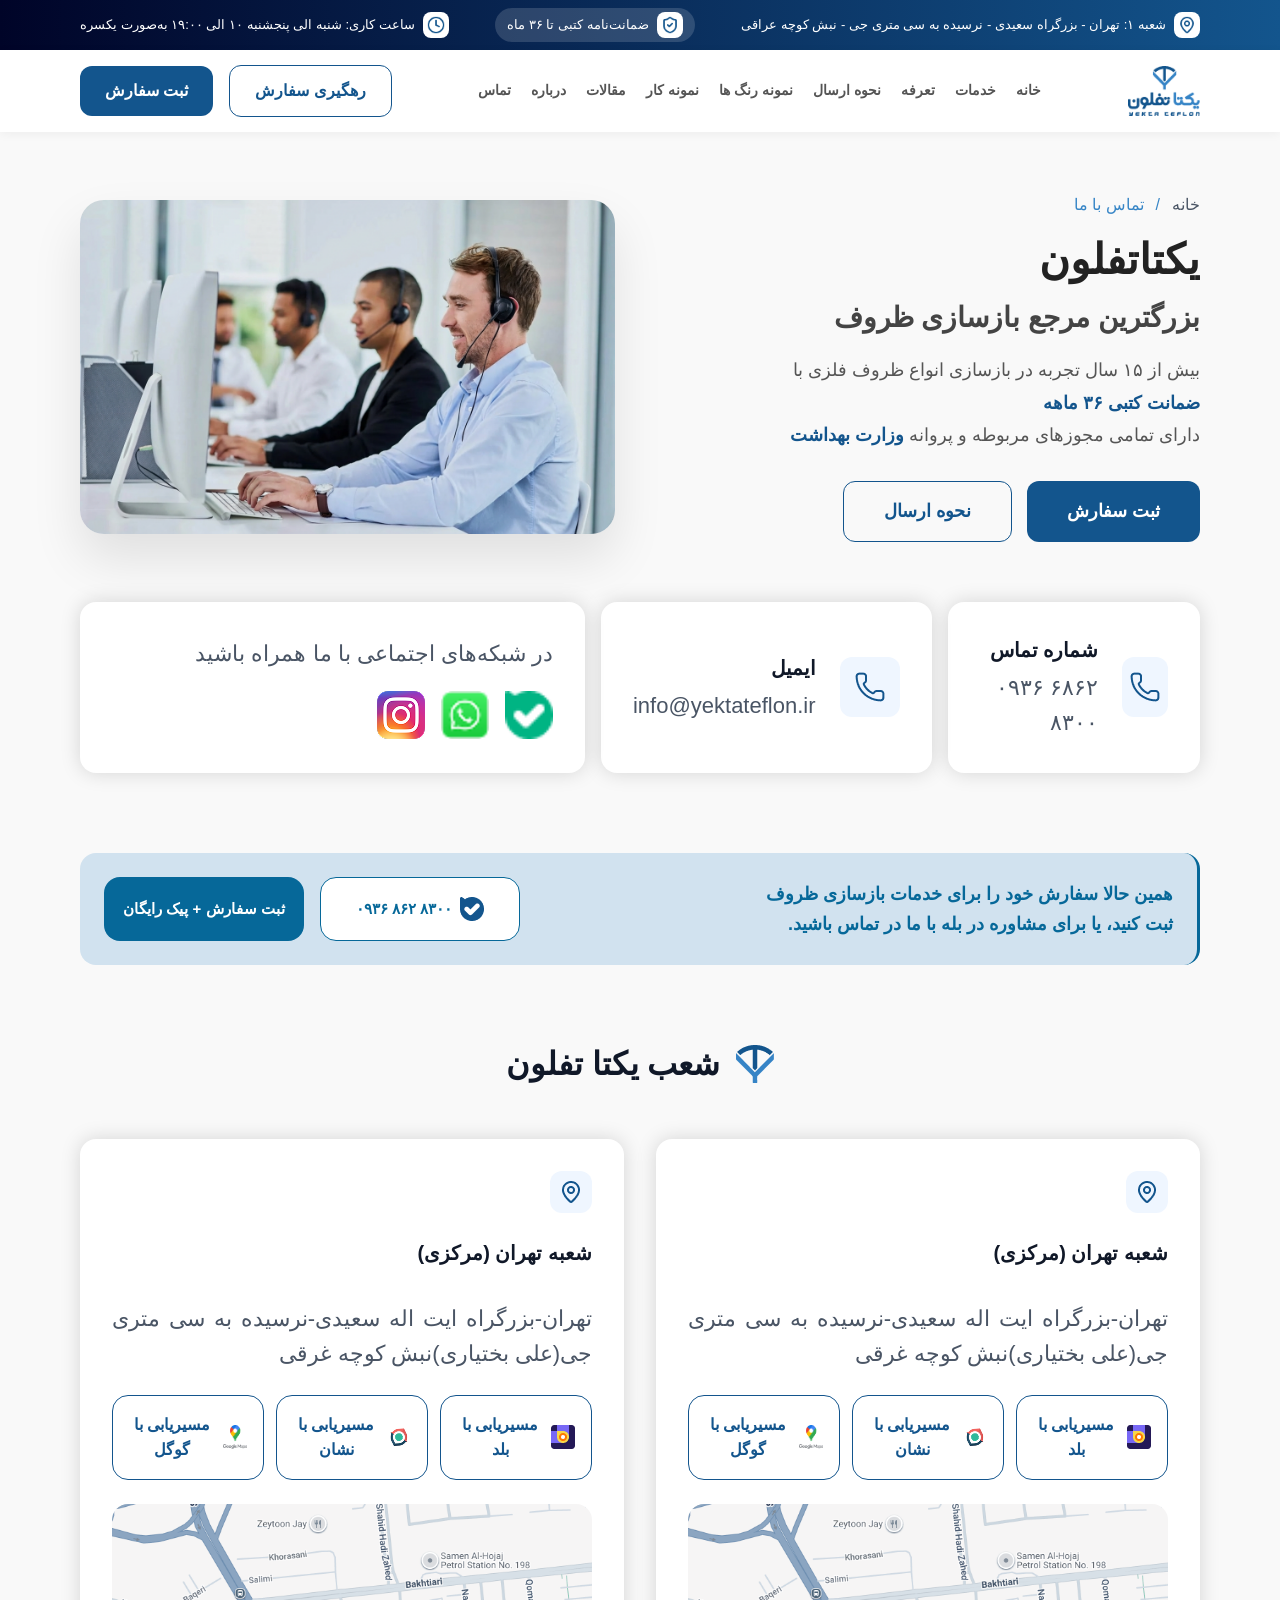
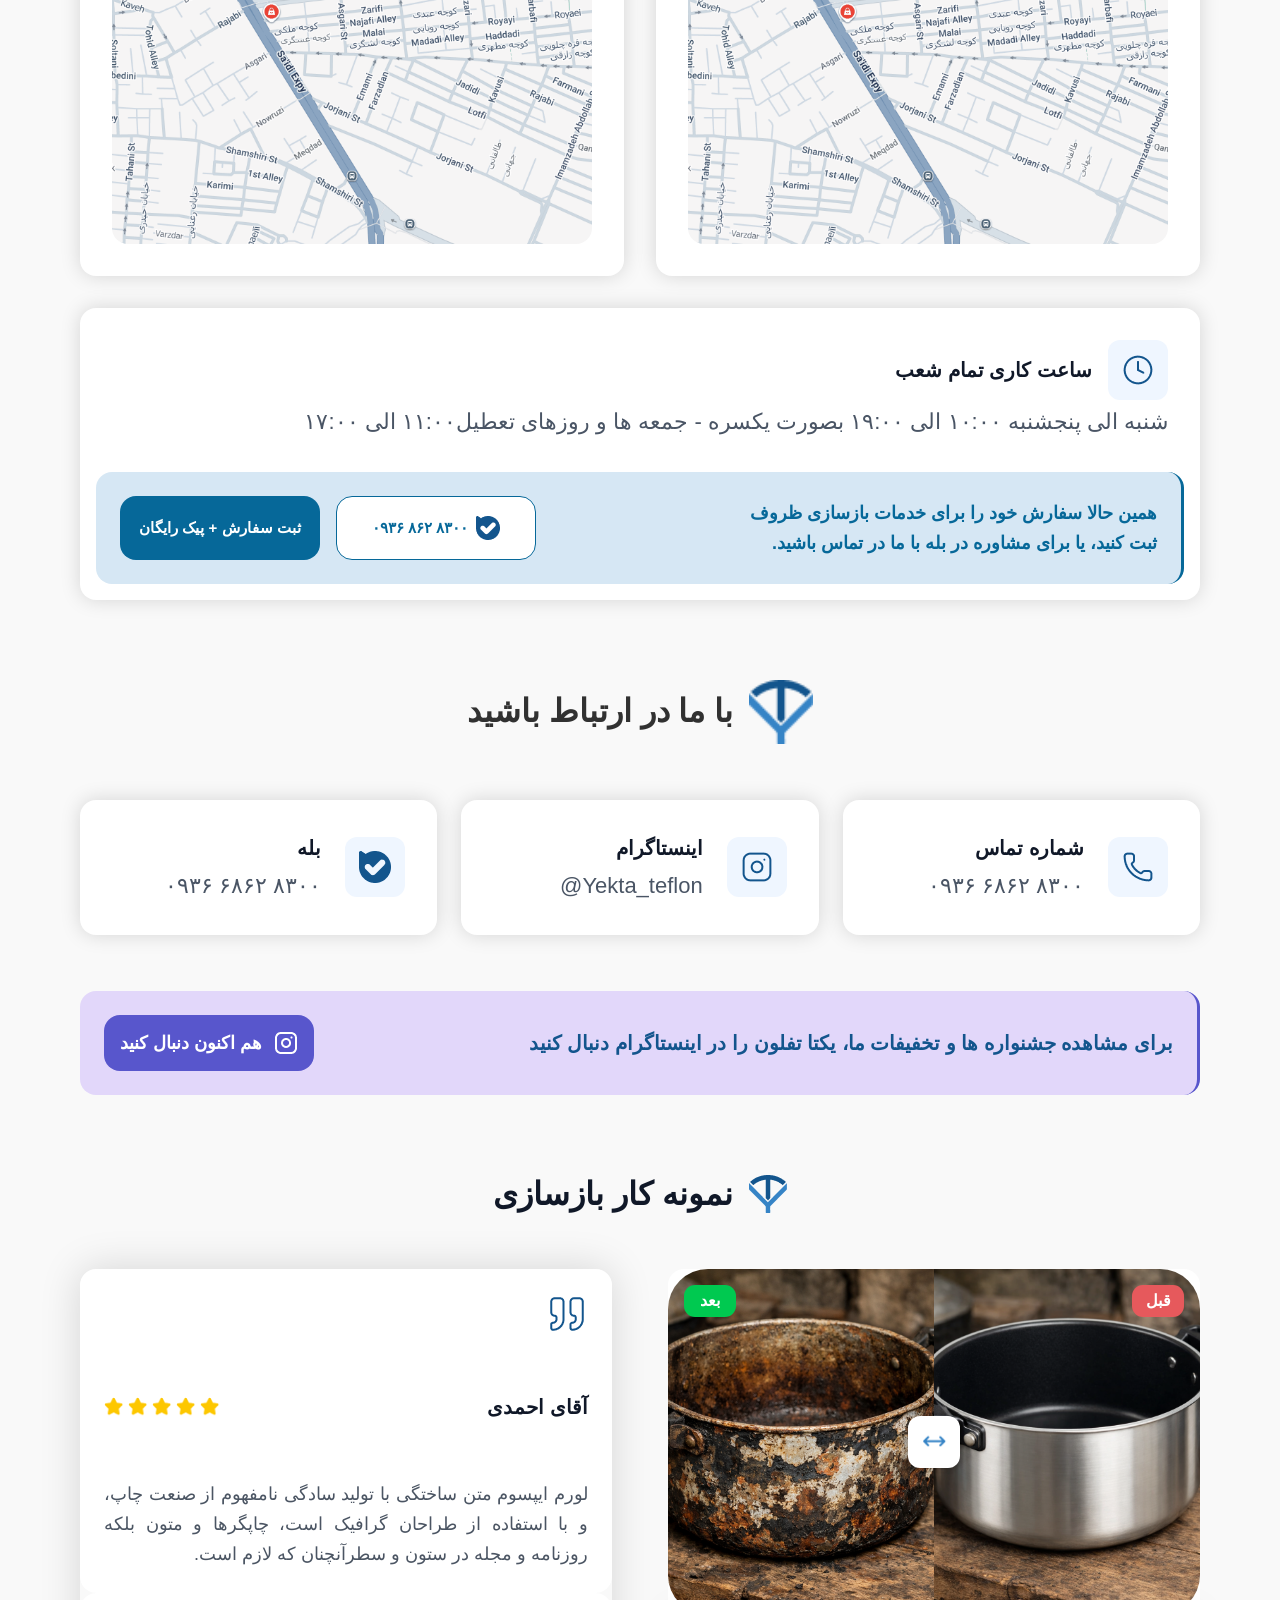
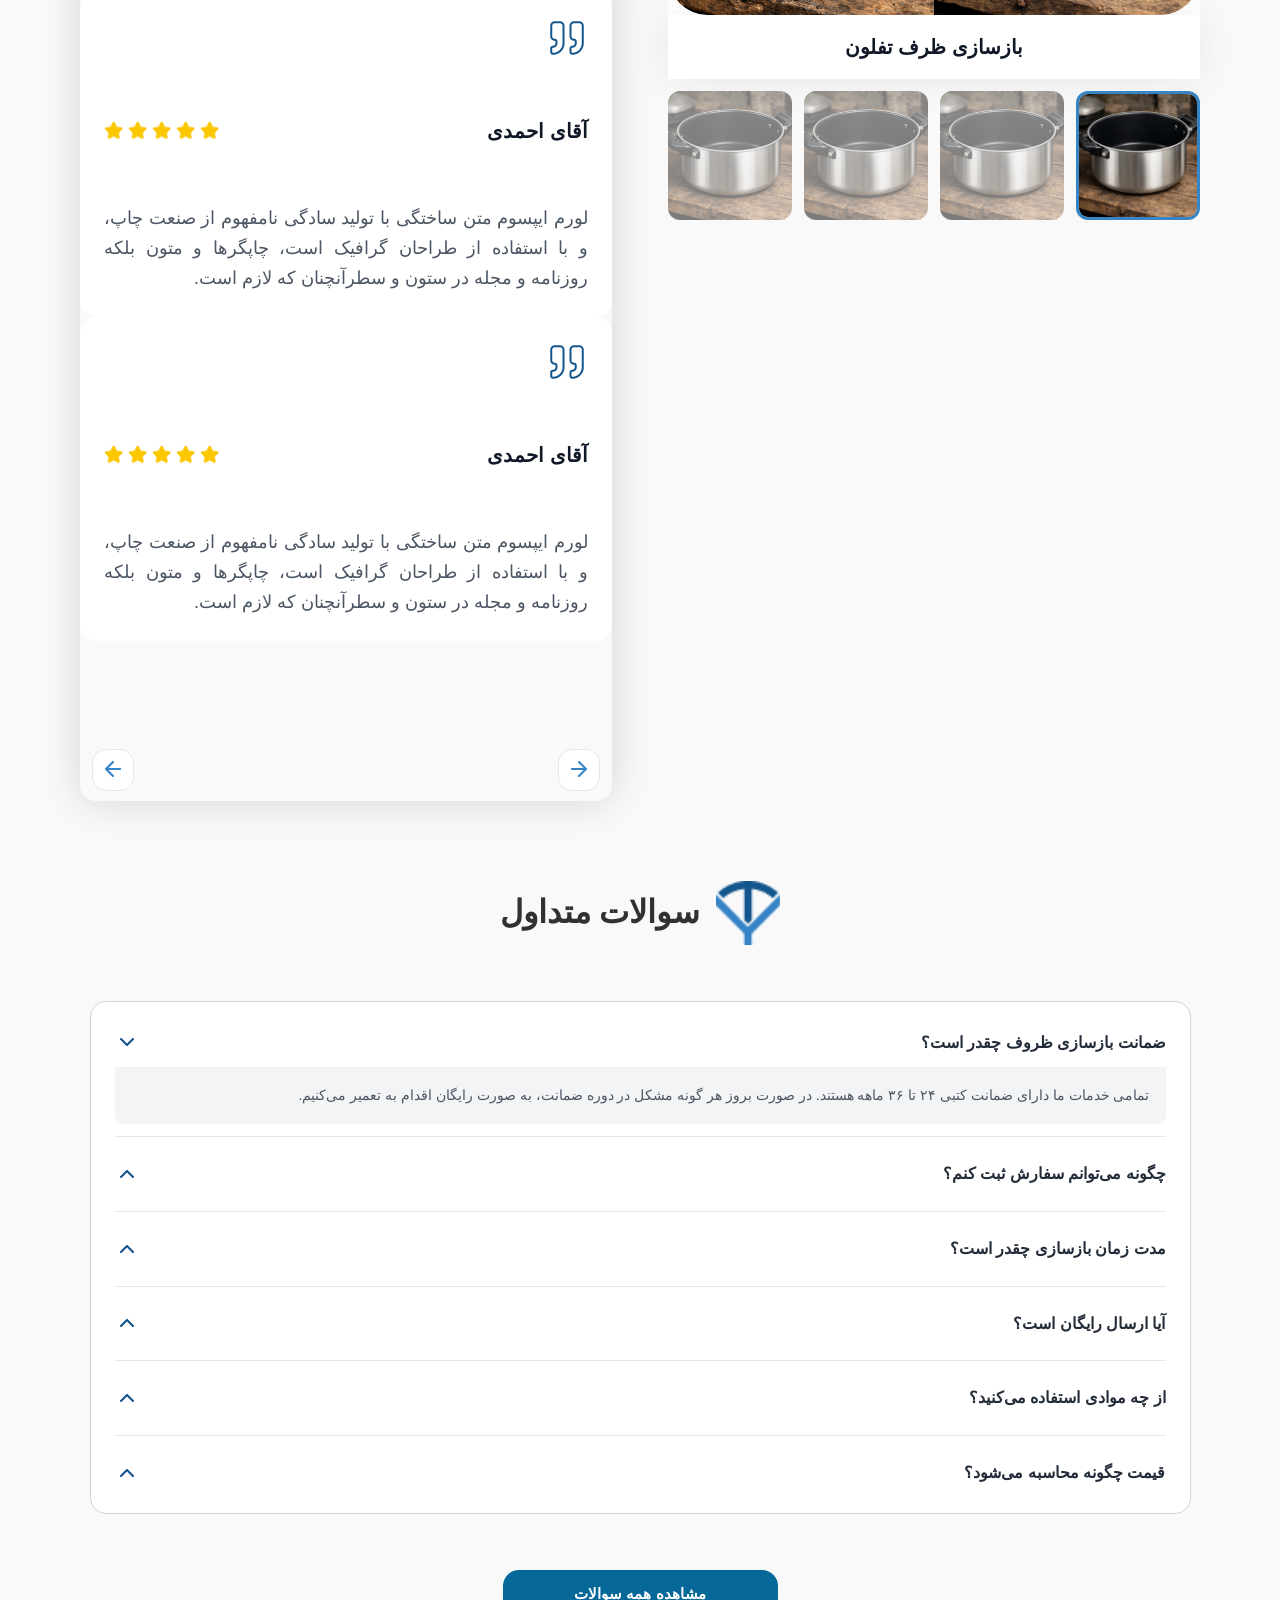
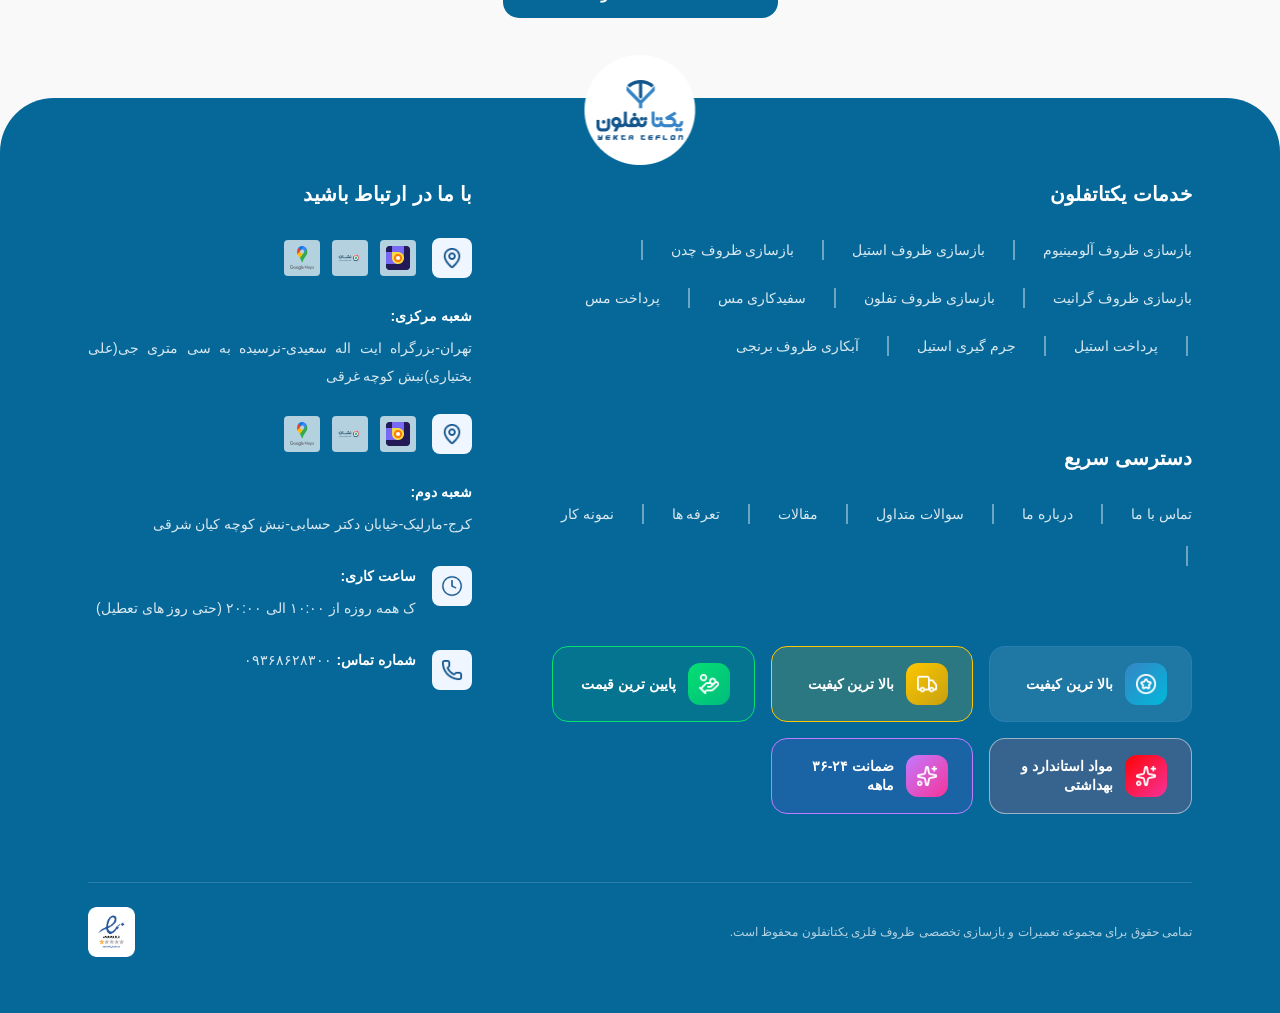
==== commit 8ebd513f: "home-about-contact" ====
--- a/Pages/AboutUs.html
+++ b/Pages/AboutUs.html
@@ -1,1565 +1,827 @@
 <!doctype html>
 <html lang="fa" dir="rtl">
-
-<head>
-  <meta charset="UTF-8" />
-  <meta name="viewport" content="width=device-width, initial-scale=1.0" />
-  <title>یکتا تفلون | بزرگترین مرجع بازسازی ظروف</title>
-  <link rel="stylesheet" href="../Styles/base.css" />
-  <link rel="stylesheet" href="../Styles/AboutUs/AboutUs.css" />
-  <link rel="stylesheet" href="../Styles/swiper.css">
-  <link rel="stylesheet" href="../Styles/googlefonts.css">
-</head>
-
-<body>
-  <!-- Top Bar -->
-  <div class="top-bar">
-    <div class="container top-bar__wrapper">
-      <div class="top-bar__right">
-        <div class="top-bar__item">
-          <div class="bg-icon"> <img src="../images/blu-map.png" alt="icon" /></div>
-          <span>شعبه ۱: تهران - بزرگراه سعیدی - نرسیده به سی متری جی - نبش کوچه
-            عراقی</span>
-        </div>
-      </div>
-      <!-- <div class="top-bar__left hide-mobile"> -->
-      <div class="top-bar__item highlight hide-mobile">
-        <div class="bg-icon"> <img src="../images/Shield-blu.png" alt="icon" /></div>
-        <span>ضمانت‌نامه کتبی تا ۳۶ ماه</span>
-      </div>
-      <div class="top-bar__item hide-mobile">
-        <div class="bg-icon"> <img src="../images/Clock Icon.png" alt="icon" /></div>
-        <span>ساعت کاری: شنبه الی پنجشنبه ۱۰ الی ۱۹:۰۰ به‌صورت یکسره</span>
-      </div>
-      <!-- </div> -->
+  <head>
+    <meta charset="UTF-8" />
+    <meta name="viewport" content="width=device-width, initial-scale=1.0" />
+    <title>یکتا تفلون | بزرگترین مرجع بازسازی ظروف</title>
+    <link rel="stylesheet" href="../Styles/base.css" />
+    <link rel="stylesheet" href="../Styles/AboutUs/AboutUs.css" />
+
+    <link rel="stylesheet" href="../Styles/swiper.css" />
+    <link rel="stylesheet" href="../Styles/googlefonts.css" />
+  </head>
+
+  <body>
+    <!-- Top Bar -->
+    <div class="top-bar">
+      <div class="container top-bar__wrapper">
+        <div class="top-bar__right">
+          <div class="top-bar__item">
+            <div class="bg-icon">
+              <img src="../images/blu-map.png" alt="icon" />
+            </div>
+            <span
+              >شعبه ۱: تهران - بزرگراه سعیدی - نرسیده به سی متری جی - نبش کوچه
+              عراقی</span
+            >
+          </div>
+        </div>
+        <div class="top-bar__item highlight hide-mobile">
+          <div class="bg-icon">
+            <img src="../images/Shield-blu.png" alt="icon" />
+          </div>
+          <span>ضمانت‌نامه کتبی تا ۳۶ ماه</span>
+        </div>
+        <div class="top-bar__item hide-mobile">
+          <div class="bg-icon">
+            <img src="../images/Clock Icon.png" alt="icon" />
+          </div>
+          <span>ساعت کاری: شنبه الی پنجشنبه ۱۰ الی ۱۹:۰۰ به‌صورت یکسره</span>
+        </div>
+      </div>
     </div>
-  </div>
-  <!-- Main Header -->
-  <header class="header">
-    <div class="container header__wrapper">
-      <!-- Hamburger (Mobile Only) -->
-      <button class="hamburger">
-        <span></span>
-        <span></span>
-        <span></span>
-      </button>
-      <!-- Logo (Right) -->
-      <div class="header__logo">
-        <img src="../images/Logo.png" alt="یکتا تفلون" />
-      </div>
-      <!-- Navigation (Middle) -->
-      <nav class="header__nav hide-mobile">
+
+    <!-- Main Header -->
+    <header class="header">
+      <div class="container header__wrapper">
+        <!-- Hamburger  -->
+        <button class="hamburger">
+          <span></span>
+          <span></span>
+          <span></span>
+        </button>
+        <!-- Logo  -->
+        <div class="header__logo">
+          <img src="../images/Logo.png" alt="یکتا تفلون" />
+        </div>
+        <!-- Navigation  -->
+        <nav class="header__nav hide-mobile">
+          <ul>
+            <li><a href="#">خانه</a></li>
+            <li><a href="#">خدمات</a></li>
+            <li><a href="#">تعرفه</a></li>
+            <li><a href="#">نحوه ارسال</a></li>
+            <li><a href="#">نمونه رنگ ها</a></li>
+            <li><a href="#">نمونه کار</a></li>
+            <li><a href="#">مقالات</a></li>
+            <li><a href="#">درباره</a></li>
+            <li><a href="#">تماس</a></li>
+          </ul>
+        </nav>
+        <!-- Buttons  -->
+        <div class="header__actions hide-mobile">
+          <a href="#" class="btn btn--primary">ثبت سفارش</a>
+          <a href="#" class="btn btn--outline">رهگیری سفارش</a>
+        </div>
+      </div>
+    </header>
+
+    <!-- Hero Section -->
+    <main class="hero">
+      <div class="container hero__wrapper">
+        <!-- Right Side: Content -->
+        <div class="hero__content-side">
+          <div class="breadcrumb">
+            <span class="gray">خانه</span><span class="blue">/</span
+            ><span class="blue">تماس با ما</span>
+          </div>
+          <h1 class="hero__title">یکتاتفلون</h1>
+          <h2 class="hero__subtitle">بزرگترین مرجع بازسازی ظروف</h2>
+          <div class="hero__description">
+            <p>بیش از ۱۵ سال تجربه در بازسازی انواع ظروف فلزی با</p>
+            <p class="blue-text">ضمانت کتبی ۳۶ ماهه</p>
+            <p>
+              دارای تمامی مجوزهای مربوطه و پروانه
+              <span class="blue-text">وزارت بهداشت</span>
+            </p>
+          </div>
+          <div class="hero__btns">
+            <a href="#" class="btn btn--primary-large">ثبت سفارش</a>
+            <a href="#" class="btn btn--outline-large">نحوه ارسال</a>
+          </div>
+        </div>
+        <!-- Left Side-->
+        <div class="hero__image-side">
+          <div class="video-box">
+            <img src="../images/About-hero.png" alt="کارگاه بازسازی ظروف" />
+          </div>
+        </div>
+      </div>
+    </main>
+    <!-- hero-bottom -->
+    <div class="hero-bottom">
+      <div class="container">
+        <div class="he-boxs">
+          <!-- باکس شماره تماس -->
+          <div class="contact-box">
+            <div class="call-bg">
+              <img src="../images/phone-blu.png" alt="شماره تماس" />
+            </div>
+            <div class="contact-contents">
+              <div class="con-title">شماره تماس</div>
+              <div class="con-subtitle">۰۹۳۶ ۶۸۶۲ ۸۳۰۰</div>
+            </div>
+          </div>
+          <!-- باکس ایمیل -->
+          <div class="contact-box">
+            <div class="call-bg">
+              <img src="../images/phone-blu.png" alt="ایمیل" />
+            </div>
+            <div class="contact-contents">
+              <div class="con-title">ایمیل</div>
+              <div class="con-subtitle">info@yektateflon.ir</div>
+            </div>
+          </div>
+
+          <!-- باکس شبکه‌های اجتماعی -->
+          <div class="contact-box con-box">
+            <div class="con-box-ri">در شبکه‌های اجتماعی با ما همراه باشید</div>
+            <div class="con-boxs-le">
+              <img src="../images/bale-menu.png" alt="بله" />
+              <img src="../images/whatsapp-icon-free-png 1.png" alt="واتساپ" />
+              <img src="../images/Instagram_icon 1.png" alt="اینستاگرام" />
+            </div>
+          </div>
+        </div>
+      </div>
+    </div>
+    <!-- menu -->
+    <div class="menu">
+      <div class="menu-icons">
+        <img src="../images/Logo(1).png" alt="" />
+        <div class="blu-arrow">
+          <img src="../images/blu-arrow.png" alt="" />
+        </div>
+      </div>
+      <div class="menu-actions">
+        <div class="menoa-acti"><span>منو</span></div>
+        <div class="feature-acti"><span>خدمات</span></div>
+      </div>
+      <nav class="nav-menu">
         <ul>
-          <li><a href="#">خانه</a></li>
-          <li><a href="#">خدمات</a></li>
-          <li><a href="#">تعرفه</a></li>
-          <li><a href="#">نحوه ارسال</a></li>
-          <li><a href="#">نمونه رنگ ها</a></li>
-          <li><a href="#">نمونه کار</a></li>
-          <li><a href="#">مقالات</a></li>
-          <li><a href="#">درباره</a></li>
-          <li><a href="#">تماس</a></li>
+          <li class="menu-active"><span>خانه</span></li>
+          <li>تعرفه</li>
+          <li>نحوه ارسال</li>
+          <li>نمونه کار</li>
+          <li>نمونه رنگ ها</li>
+          <li>سوالات متداول</li>
+          <li>مقالات</li>
+          <li>درباره</li>
+          <li>تماس</li>
         </ul>
       </nav>
-
-      <!-- Buttons (Left in Desktop) -->
-      <div class="header__actions hide-mobile">
-        <a href="#" class="btn btn--primary">ثبت سفارش</a>
-        <a href="#" class="btn btn--outline">رهگیری سفارش</a>
-      </div>
-
-
-
+      <div class="btns-menu">
+        <div class="btn-order-left btn-order-left2">
+          <span class="btn-left-text te-le">ثبت سفارش + پیک رایگان</span>
+        </div>
+        <div class="btn-order-right te-ri">
+          <span class="bale-order-num bale-order-num2">ثبت سفارش</span>
+        </div>
+      </div>
+      <div class="info-connection">
+        <div class="btns-menu2">
+          <div class="btns-connetion2">
+            <div class="bale-conection">
+              <img src="../images/bale-menu.png" alt="" />
+              <span>مشاوره رایگان در بله</span>
+            </div>
+          </div>
+          <div class="btns-connetion-insta">
+            <div class="insta-connection">
+              <img src="../images/instagram.png" alt="" />
+              <span>هم اکنون دنبال کنید : @Yekta_teflon</span>
+            </div>
+          </div>
+        </div>
+        <div class="call-info">
+          <span class="bale-order-num">۰۹۳۶ ۸۶۲ ۸۳۰۰</span>
+          <img src="../images/Phone icon.png" alt="" />
+        </div>
+      </div>
     </div>
-  </header>
-  <div class="menu">
-    <div class="menu-icons">
-      <img src="../images/Logo(1).png" alt="">
-      <div class="blu-arrow">
-        <img src="../images/blu-arrow.png" alt="">
+    <!-- order -->
+    <div class="order">
+      <div class="container">
+        <div class="order-wrapper">
+          <h3 class="order-title">
+            همین حالا سفارش خود را برای خدمات بازسازی ظروف ثبت کنید، یا برای
+            مشاوره در بله با ما در تماس باشید.
+          </h3>
+          <div class="btns-order">
+            <div class="btn-order-right">
+              <img src="../images/bale.png" alt="" />
+              <span class="bale-order-num">۰۹۳۶ ۸۶۲ ۸۳۰۰</span>
+            </div>
+            <div class="btn-order-left">
+              <span class="btn-left-text">ثبت سفارش + پیک رایگان</span>
+            </div>
+          </div>
+        </div>
       </div>
     </div>
-    <div class="menu-actions">
-      <div class="menoa-acti"><span>منو</span></div>
-      <div class="feature-acti"><span>خدمات</span></div>
+    <!-- department -->
+    <div class="department">
+      <div class="container department-container">
+        <div class="department-title">
+          <img src="../images/Logo(1).png" alt="" />
+          <span class="department-title-te"> شعب یکتا تفلون</span>
+        </div>
+        <div class="department-boxs">
+          <div class="department-address">
+            <div class="department-addres">
+              <div class="bg-dep-loc">
+                <img src="../images/Map pin icon(1).png" alt="" />
+              </div>
+              <div class="det-contens">
+                <div class="dep-title">شعبه تهران (مرکزی)</div>
+                <div class="dep-sub">
+                  تهران-بزرگراه ایت اله سعیدی-نرسیده به سی متری جی(علی
+                  بختیاری)نبش کوچه غرقی
+                </div>
+              </div>
+              <div class="dep-multi-locs">
+                <div class="dep-multi-loc">
+                  <img src="../images/Balad logo(3).png" alt="" />
+                  <span>مسیریابی با بلد</span>
+                </div>
+                <div class="dep-multi-loc">
+                  <img src="../images/neshan.png" alt="" />
+                  <span>مسیریابی با نشان</span>
+                </div>
+                <div class="dep-multi-loc">
+                  <img src="../images/Google Maps logo.png" alt="" />
+                  <span>مسیریابی با گوگل</span>
+                </div>
+              </div>
+              <img class="map-add1" src="../images/map-add1.png" alt="" />
+            </div>
+            <!--2  -->
+            <div class="department-addres">
+              <div class="bg-dep-loc">
+                <img src="../images/Map pin icon(1).png" alt="" />
+              </div>
+              <div class="det-contens">
+                <div class="dep-title">شعبه تهران (مرکزی)</div>
+                <div class="dep-sub">
+                  تهران-بزرگراه ایت اله سعیدی-نرسیده به سی متری جی(علی
+                  بختیاری)نبش کوچه غرقی
+                </div>
+              </div>
+              <div class="dep-multi-locs">
+                <div class="dep-multi-loc">
+                  <img src="../images/Balad logo(3).png" alt="" />
+                  <span>مسیریابی با بلد</span>
+                </div>
+                <div class="dep-multi-loc">
+                  <img src="../images/neshan.png" alt="" />
+                  <span>مسیریابی با نشان</span>
+                </div>
+                <div class="dep-multi-loc">
+                  <img src="../images/Google Maps logo.png" alt="" />
+                  <span>مسیریابی با گوگل</span>
+                </div>
+              </div>
+              <img class="map-add1" src="../images/map-add1.png" alt="" />
+            </div>
+          </div>
+          <div class="department-time">
+            <div class="contact-box-dep">
+              <div class="contact-contents">
+                <div class="con-title">
+                  <div class="call-bg">
+                    <img src="../images/Clock Icon(1).png" alt="" />
+                  </div>
+                  <span> ساعت کاری تمام شعب</span>
+                </div>
+                <div class="con-subtitle">
+                  شنبه الی پنجشنبه ۱۰:۰۰ الی ۱۹:۰۰ بصورت یکسره - جمعه ها و
+                  روزهای تعطیل۱۱:۰۰ الی ۱۷:۰۰
+                </div>
+              </div>
+            </div>
+            <div class="order order-dep">
+              <div class="order-wrapper">
+                <h3 class="order-title">
+                  همین حالا سفارش خود را برای خدمات بازسازی ظروف ثبت کنید، یا
+                  برای مشاوره در بله با ما در تماس باشید.
+                </h3>
+                <div class="btns-order">
+                  <div class="btn-order-right">
+                    <img src="../images/bale.png" alt="" />
+                    <span class="bale-order-num">۰۹۳۶ ۸۶۲ ۸۳۰۰</span>
+                  </div>
+                  <div class="btn-order-left">
+                    <span class="btn-left-text">ثبت سفارش + پیک رایگان</span>
+                  </div>
+                </div>
+              </div>
+            </div>
+          </div>
+        </div>
+      </div>
     </div>
-    <nav class="nav-menu">
-      <ul>
-        <li class="menu-active"><span>خانه</span></li>
-        <li>تعرفه</li>
-        <li>نحوه ارسال</li>
-        <li>نمونه کار</li>
-        <li>نمونه رنگ ها</li>
-        <li>سوالات متداول</li>
-        <li>مقالات</li>
-        <li>درباره</li>
-        <li>تماس</li>
-      </ul>
-    </nav>
-    <div class="btns-menu">
-      <div class="btn-order-left btn-order-left2">
-        <span class="btn-left-text">ثبت سفارش + پیک رایگان</span>
-      </div>
-      <div class="btn-order-right">
-        <span class="bale-order-num bale-order-num2">ثبت سفارش</span>
-      </div>
-
+    <!-- contact-us -->
+    <div class="contact-us">
+      <div class="container contactus-wrapper">
+        <div class="contact-title">
+          <img src="../images/Logo(1).png" alt="" />
+          <span class="contact-title-te"> با ما در ارتباط باشید</span>
+        </div>
+        <div class="contacts-way">
+          <div class="contact-boxs">
+            <div class="contact-box">
+              <div class="call-bg">
+                <img src="../images/phone-blu.png" alt="" />
+              </div>
+              <div class="contact-contents">
+                <div class="con-title">شماره تماس</div>
+                <div class="con-subtitle">۰۹۳۶ ۶۸۶۲ ۸۳۰۰</div>
+              </div>
+            </div>
+            <div class="contact-box">
+              <div class="call-bg">
+                <img src="../images/instagram-blu.png" alt="" />
+              </div>
+              <div class="contact-contents">
+                <div class="con-title">اینستاگرام</div>
+                <div class="con-subtitle">@Yekta_teflon</div>
+              </div>
+            </div>
+            <div class="contact-box">
+              <div class="call-bg">
+                <img src="../images/Bale-blu.png" alt="" />
+              </div>
+              <div class="contact-contents">
+                <div class="con-title">بله</div>
+                <div class="con-subtitle">۰۹۳۶ ۶۸۶۲ ۸۳۰۰</div>
+              </div>
+            </div>
+          </div>
+          <div class="contacts-note">
+            <span
+              >برای مشاهده جشنواره ها و تخفیفات ما، یکتا تفلون را در اینستاگرام
+              دنبال کنید</span
+            >
+            <button class="insta-btn">
+              <img src="../images/instagram-white.png" alt="" />
+              <span>هم اکنون دنبال کنید</span>
+            </button>
+          </div>
+        </div>
+      </div>
     </div>
-    <div class="info-connection">
-      <div class="btns-menu2">
-        <div class="btns-connetion2">
-          <div class="bale-conection">
-            <img src="../images/bale-menu.png" alt="">
-            <span>مشاوره رایگان در بله</span>
-          </div>
-        </div>
-        <div class=" btns-connetion-insta">
-          <div class=" insta-connection">
-            <img src="../images/instagram.png" alt="">
-            <span>هم اکنون دنبال کنید : @Yekta_teflon</span>
-          </div>
-        </div>
-      </div>
-
-      <div class="call-info">
-        <span class="bale-order-num">۰۹۳۶ ۸۶۲ ۸۳۰۰</span>
-        <img src="../images/Phone icon.png" alt="">
+    <!-- Example work -->
+    <div class="ex-works">
+      <div class="container ex-works-container">
+        <div class="reconstruction-title">
+          <img src="../images/Logo(1).png" alt="" />
+          <span class="reconstruction-title-te"> نمونه کار بازسازی</span>
+        </div>
+        <div class="ex-works-wrapper">
+          <div class="work-right">
+            <div class="work-ri-top">
+              <div class="work-ims">
+                <div class="w-img w-img-right">
+                  <img src="../images/zar (1).png" alt="" />
+                  <span class="w-img1">قبل</span>
+                </div>
+                <div class="w-img w-img-left">
+                  <img src="../images/zar (3).png" alt="" />
+                  <span class="w-img2">بعد</span>
+                </div>
+                <div class="horiznatal-flash">
+                  <img src="../images/move-horizontal.png" alt="" />
+                </div>
+              </div>
+
+              <!-- <div class="work-text"></div> -->
+              <div class="works-text2">
+                <span class="work-text2">بازسازی ظرف تفلون</span>
+              </div>
+            </div>
+            <div class="work-ri-bottom">
+              <div class="work-ri-bottom-wrapper">
+                <img class="no-opacity" src="../images/zar (1).png" alt="" />
+                <img class="opacity" src="../images/zar (1).png" alt="" />
+                <img class="opacity" src="../images/zar (1).png" alt="" />
+                <img class="opacity" src="../images/zar (1).png" alt="" />
+              </div>
+            </div>
+          </div>
+          <div class="work-left swiper">
+            <div class="swiper-wrapper">
+              <div class="swiper-slide">
+                <div class="work">
+                  <div class="pic">
+                    <div class="pic-play">
+                      <img src="../images/quote.png" alt="" />
+                    </div>
+                  </div>
+                  <div class="info-name">
+                    <span>آقای احمدی</span>
+                    <div class="stars">
+                      <img src="../images/star.png" alt="" />
+                      <img src="../images/star.png" alt="" />
+                      <img src="../images/star.png" alt="" />
+                      <img src="../images/star.png" alt="" />
+                      <img src="../images/star.png" alt="" />
+                    </div>
+                  </div>
+
+                  <div class="work-info">
+                    <div class="work-text">
+                      <span>
+                        لورم ایپسوم متن ساختگی با تولید سادگی نامفهوم از صنعت
+                        چاپ، و با استفاده از طراحان گرافیک است، چاپگرها و متون
+                        بلکه روزنامه و مجله در ستون و سطرآنچنان که لازم است.
+                      </span>
+                    </div>
+                  </div>
+                </div>
+              </div>
+              <div class="swiper-slide">
+                <div class="work">
+                  <div class="pic">
+                    <div class="pic-play">
+                      <img src="../images/quote.png" alt="" />
+                    </div>
+                  </div>
+                  <div class="info-name">
+                    <span>آقای احمدی</span>
+                    <div class="stars">
+                      <img src="../images/star.png" alt="" />
+                      <img src="../images/star.png" alt="" />
+                      <img src="../images/star.png" alt="" />
+                      <img src="../images/star.png" alt="" />
+                      <img src="../images/star.png" alt="" />
+                    </div>
+                  </div>
+                  <div class="work-info">
+                    <div class="work-text">
+                      <span>
+                        لورم ایپسوم متن ساختگی با تولید سادگی نامفهوم از صنعت
+                        چاپ، و با استفاده از طراحان گرافیک است، چاپگرها و متون
+                        بلکه روزنامه و مجله در ستون و سطرآنچنان که لازم است.
+                      </span>
+                    </div>
+                  </div>
+                </div>
+              </div>
+              <div class="swiper-slide">
+                <div class="work">
+                  <div class="pic">
+                    <div class="pic-play">
+                      <img src="../images/quote.png" alt="" />
+                    </div>
+                  </div>
+                  <div class="info-name">
+                    <span>آقای احمدی</span>
+                    <div class="stars">
+                      <img src="../images/star.png" alt="" />
+                      <img src="../images/star.png" alt="" />
+                      <img src="../images/star.png" alt="" />
+                      <img src="../images/star.png" alt="" />
+                      <img src="../images/star.png" alt="" />
+                    </div>
+                  </div>
+                  <div class="work-info">
+                    <div class="work-text">
+                      <span>
+                        لورم ایپسوم متن ساختگی با تولید سادگی نامفهوم از صنعت
+                        چاپ، و با استفاده از طراحان گرافیک است، چاپگرها و متون
+                        بلکه روزنامه و مجله در ستون و سطرآنچنان که لازم است.
+                      </span>
+                    </div>
+                  </div>
+                </div>
+              </div>
+            </div>
+            <div class="mr-arrows">
+              <div class="mr-arrow mr-arrow-ri">
+                <img
+                  src="../images/arrow-right.png"
+                  class="swiper-button-next"
+                  alt=""
+                />
+              </div>
+              <div class="swiper-pagination"></div>
+              <div class="mr-arrow mr-arrow-le">
+                <img
+                  src="../images/arrow-left.png"
+                  class="swiper-button-prev"
+                  alt=""
+                />
+              </div>
+            </div>
+          </div>
+        </div>
       </div>
     </div>
-  </div>
-  <!-- Hero Section -->
-  <main class="hero">
-    <div class="container hero__wrapper">
-      <!-- Right Side: Content -->
-      <div class="hero__content-side">
-        <h1 class="hero__title">یکتاتفلون</h1>
-        <h2 class="hero__subtitle">بزرگترین مرجع بازسازی ظروف</h2>
-
-        <div class="hero__description">
-          <p>بیش از ۱۵ سال تجربه در بازسازی انواع ظروف فلزی با</p>
-          <p class="blue-text">ضمانت کتبی ۳۶ ماهه</p>
-          <p>
-            دارای تمامی مجوزهای مربوطه و پروانه
-            <span class="blue-text">وزارت بهداشت</span>
-          </p>
-        </div>
-
-        <div class="hero__btns">
-          <a href="#" class="btn btn--primary-large">ثبت سفارش</a>
-          <a href="#" class="btn btn--outline-large">نحوه ارسال</a>
-        </div>
-
-        <!-- Rating Section -->
-        <div class="hero__rating rating">
-          <div class="rating__avatars">
-            <img src="../images/204376929b2219a8c3bf400c11aedaccdee8a70a.png" alt="user" />
-            <img src="../images/63fb54d2615e9cf779843097d7184f997c9a0eef.png" alt="user" />
-            <img src="../images/e3e3a9ee9fd6877b5c910c88f4670d30e61f7586.png" " alt=" user" />
-          </div>
-          <div class="rating__details">
-            <span class="rating__count">+۱۰۰,۰۰۰ مشتری راضی</span>
-            <div class="rating__stars">
-              <span class="rating__num">(۴.۹)</span>
-              <div class="stars-icons">
-                <!-- تکرار ۵ ستاره -->
-                <span>★</span><span>★</span><span>★</span><span>★</span><span>★</span>
-              </div>
-            </div>
-          </div>
-        </div>
-      </div>
-      <!-- Left Side: Image (First in HTML for Desktop Layout) -->
-      <div class="hero__image-side">
-        <div class="video-box">
-          <img src="../images/Image Overlay.png" alt="کارگاه بازسازی ظروف" />
-          <!-- <button class="play-btn">
-              <svg viewBox="0 0 24 24" width="30" height="30">
-                <path fill="#0052CC" d="M8 5v14l11-7z" />
-              </svg>
-            </button> -->
+    <!-- /* FAQ Section  */ -->
+    <section class="faq" id="faq">
+      <div class="container">
+        <div class="faq-wrapper">
+          <div class="branches-title">
+            <img src="../images/Logo(1).png" alt="" />
+            <span class="branches-title-te"> سوالات متداول</span>
+          </div>
+          <div class="faq__container">
+            <div class="faq__item faq__item--active">
+              <div class="faq__question">
+                <img
+                  src="../images/Chevron Up Icon.png"
+                  alt="arrow"
+                  class="faq__arrow"
+                />
+                <span class="faq__question-text">
+                  ضمانت بازسازی ظروف چقدر است؟</span
+                >
+              </div>
+              <div class="faq__answer">
+                <p>
+                  تمامی خدمات ما دارای ضمانت کتبی ۲۴ تا ۳۶ ماهه هستند. در صورت
+                  بروز هر گونه مشکل در دوره ضمانت، به صورت رایگان اقدام به تعمیر
+                  می‌کنیم.
+                </p>
+              </div>
+            </div>
+
+            <div class="faq__item">
+              <div class="faq__question">
+                <img
+                  src="../images/Chevron Up Icon.png"
+                  alt="arrow"
+                  class="faq__arrow"
+                />
+                <span class="faq__question-text">
+                  چگونه می‌توانم سفارش ثبت کنم؟</span
+                >
+              </div>
+              <div class="faq__answer">
+                <p>
+                  تمامی خدمات ما دارای ضمانت کتبی ۲۴ تا ۳۶ ماهه هستند. در صورت
+                  بروز هر گونه مشکل در دوره ضمانت، به صورت رایگان اقدام به تعمیر
+                  می‌کنیم.
+                </p>
+              </div>
+            </div>
+
+            <div class="faq__item">
+              <div class="faq__question">
+                <img
+                  src="../images/Chevron Up Icon.png"
+                  alt="arrow"
+                  class="faq__arrow"
+                />
+                <span class="faq__question-text">
+                  مدت زمان بازسازی چقدر است؟</span
+                >
+              </div>
+              <div class="faq__answer">
+                <p>
+                  تمامی خدمات ما دارای ضمانت کتبی ۲۴ تا ۳۶ ماهه هستند. در صورت
+                  بروز هر گونه مشکل در دوره ضمانت، به صورت رایگان اقدام به تعمیر
+                  می‌کنیم.
+                </p>
+              </div>
+            </div>
+
+            <div class="faq__item">
+              <div class="faq__question">
+                <img
+                  src="../images/Chevron Up Icon.png"
+                  alt="arrow"
+                  class="faq__arrow"
+                />
+                <span class="faq__question-text"> آیا ارسال رایگان است؟</span>
+              </div>
+              <div class="faq__answer">
+                <p>
+                  تمامی خدمات ما دارای ضمانت کتبی ۲۴ تا ۳۶ ماهه هستند. در صورت
+                  بروز هر گونه مشکل در دوره ضمانت، به صورت رایگان اقدام به تعمیر
+                  می‌کنیم.
+                </p>
+              </div>
+            </div>
+
+            <div class="faq__item">
+              <div class="faq__question">
+                <img
+                  src="../images/Chevron Up Icon.png"
+                  alt="arrow"
+                  class="faq__arrow"
+                />
+                <span class="faq__question-text">
+                  از چه موادی استفاده می‌کنید؟</span
+                >
+              </div>
+              <div class="faq__answer">
+                <p>
+                  تمامی خدمات ما دارای ضمانت کتبی ۲۴ تا ۳۶ ماهه هستند. در صورت
+                  بروز هر گونه مشکل در دوره ضمانت، به صورت رایگان اقدام به تعمیر
+                  می‌کنیم.
+                </p>
+              </div>
+            </div>
+
+            <div class="faq__item">
+              <div class="faq__question">
+                <img
+                  src="../images/Chevron Up Icon.png"
+                  alt="arrow"
+                  class="faq__arrow"
+                />
+                <span class="faq__question-text">
+                  قیمت چگونه محاسبه می‌شود؟</span
+                >
+              </div>
+              <div class="faq__answer">
+                <p>
+                  تمامی خدمات ما دارای ضمانت کتبی ۲۴ تا ۳۶ ماهه هستند. در صورت
+                  بروز هر گونه مشکل در دوره ضمانت، به صورت رایگان اقدام به تعمیر
+                  می‌کنیم.
+                </p>
+              </div>
+            </div>
+          </div>
+          <div class="show-more"><span>مشاهده همه سوالات</span></div>
+        </div>
+      </div>
+    </section>
+    <!-- footer -->
+    <div class="footer">
+      <div class="container">
+        <div class="footer-wrapper">
+          <div class="img-container">
+            <img src="../images/Container(1).png" alt="" />
+          </div>
+          <div class="footer-top">
+            <div class="footer-top-r">
+              <div class="footer-feature">
+                <div class="f-feature-title">خدمات یکتاتفلون</div>
+                <div class="f-feature-subtitle">
+                  <span class="feature-sub">بازسازی ظروف آلومینیوم</span>
+                  <span class="feature-line"></span>
+                  <span class="feature-sub">بازسازی ظروف استیل </span>
+                  <span class="feature-line"></span>
+                  <span class="feature-sub">بازسازی ظروف چدن </span>
+                  <span class="feature-line"></span>
+                  <span class="feature-sub">بازسازی ظروف گرانیت </span>
+                  <span class="feature-line"></span>
+                  <span class="feature-sub"> بازسازی ظروف تفلون</span>
+                  <span class="feature-line"></span>
+                  <span class="feature-sub"> سفیدکاری مس</span>
+                  <span class="feature-line"></span>
+                  <span class="feature-sub"> پرداخت مس</span>
+                  <span class="feature-line"></span>
+                  <span class="feature-sub"> پرداخت استیل</span>
+                  <span class="feature-line"></span>
+                  <span class="feature-sub"> جرم گیری استیل</span>
+                  <span class="feature-line"></span>
+                  <span class="feature-sub"> آبکاری ظروف برنجی</span>
+                  <!-- <span class="feature-line"></span> -->
+                </div>
+              </div>
+              <div class="footer-feature">
+                <div class="f-feature-title">دسترسی سریع</div>
+                <div class="f-feature-subtitle">
+                  <span class="feature-sub">تماس با ما</span>
+                  <span class="feature-line"></span>
+                  <span class="feature-sub">درباره ما</span>
+                  <span class="feature-line"></span>
+                  <span class="feature-sub">سوالات متداول</span>
+                  <span class="feature-line"></span>
+                  <span class="feature-sub">مقالات</span>
+                  <span class="feature-line"></span>
+                  <span class="feature-sub">تعرفه ها</span>
+                  <span class="feature-line"></span>
+                  <span class="feature-sub">نمونه کار</span>
+                  <span class="feature-line"></span>
+                </div>
+              </div>
+              <div class="footer-tags">
+                <div class="tag">
+                  <div class="img-wrapper">
+                    <img src="../images/Benefit icon.png" alt="" />
+                  </div>
+                  <span>بالا ترین کیفیت</span>
+                </div>
+                <div class="tag tag2">
+                  <div class="img-wrapper img-wrapper2">
+                    <img src="../images/Benefit icon(1).png" alt="" />
+                  </div>
+                  <span>بالا ترین کیفیت</span>
+                </div>
+                <div class="tag tag3">
+                  <div class="img-wrapper img-wrapper3">
+                    <img src="../images/Benefit icon(2).png" alt="" />
+                  </div>
+                  <span>پایین ترین قیمت</span>
+                </div>
+                <div class="tag tag4">
+                  <div class="img-wrapper img-wrapper4">
+                    <img src="../images/Benefit icon(3).png" alt="" />
+                  </div>
+                  <span>مواد استاندارد و بهداشتی</span>
+                </div>
+                <div class="tag tag5">
+                  <div class="img-wrapper img-wrapper5">
+                    <img src="../images/Benefit icon(3).png" alt="" />
+                  </div>
+                  <span>ضمانت ۲۴-۳۶ ماهه</span>
+                </div>
+              </div>
+            </div>
+            <div class="footer-top-l">
+              <div class="f-feature-title">با ما در ارتباط باشید</div>
+              <div class="connection-way">
+                <div class="connection-loc">
+                  <img src="../images/Map pin icon(1).png" alt="" />
+                </div>
+                <div class="add-ways">
+                  <div class="add-way">
+                    <img src="../images/Balad logo(3).png" alt="" />
+                  </div>
+                  <div class="add-way">
+                    <img src="../images/Neshan logo.png" alt="" />
+                  </div>
+                  <div class="add-way">
+                    <img src="../images/Google-Maps-Logo 1.png" alt="" />
+                  </div>
+                </div>
+              </div>
+              <div class="add-texts">
+                <div class="add-text">
+                  <span class="add-ti">شعبه مرکزی: </span>
+                  <span class="add-subti">
+                    تهران-بزرگراه ایت اله سعیدی-نرسیده به سی متری جی(علی
+                    بختیاری)نبش کوچه غرقی
+                  </span>
+                </div>
+              </div>
+              <div class="connection-way">
+                <div class="connection-loc">
+                  <img src="../images/Map pin icon(1).png" alt="" />
+                </div>
+                <div class="add-ways">
+                  <div class="add-way">
+                    <img src="../images/Balad logo(3).png" alt="" />
+                  </div>
+                  <div class="add-way">
+                    <img src="../images/Neshan logo.png" alt="" />
+                  </div>
+                  <div class="add-way">
+                    <img src="../images/Google-Maps-Logo 1.png" alt="" />
+                  </div>
+                </div>
+              </div>
+              <div class="add-texts">
+                <div class="add-text">
+                  <span class="add-ti">شعبه دوم: </span>
+                  <span class="add-subti">
+                    کرج-مارلیک-خیابان دکتر حسابی-نبش کوچه کیان شرقی
+                  </span>
+                </div>
+              </div>
+              <div class="work-time">
+                <div class="connection-loc">
+                  <img src="../images/Clock Icon(1).png" alt="" />
+                </div>
+                <div class="add-texts">
+                  <div class="add-text">
+                    <span class="add-ti">ساعت کاری: </span>
+                    <span class="add-subti">
+                      ک همه روزه از ۱۰:۰۰ الی ۲۰:۰۰ (حتی روز های تعطیل)
+                    </span>
+                  </div>
+                </div>
+              </div>
+              <div class="work-time">
+                <div class="connection-loc">
+                  <img src="../images/Phone icon(1).png" alt="" />
+                </div>
+                <div class="add-texts">
+                  <div class="add-text">
+                    <span class="add-ti">شماره تماس: </span>
+                    <span class="add-subti"> ۰۹۳۶۸۶۲۸۳۰۰ </span>
+                  </div>
+                </div>
+              </div>
+            </div>
+          </div>
+          <div class="footer-bottm">
+            <span
+              >تمامی حقوق برای مجموعه تعمیرات و بازسازی تخصصی ظروف فلزی
+              یکتاتفلون محفوظ است.</span
+            >
+            <img src="../images/Logo container.png" alt="" />
+          </div>
         </div>
       </div>
     </div>
-  </main>
-
-  <!-- Products Section -->
-  <div class="products">
-    <!-- style="max-width:1330px; width:100%; padding:0;" -->
-    <div class="container">
-      <div class="product-title">
-        <img src="../images/Logo(1).png" alt="">
-        <span>خدمات بازسازی ظروف یکتا تفلون</span>
-      </div>
-      <div class="products-wrapper">
-        <div class="product"><img src="../images/28e7cb2e5b31aa3b8e16c40ca32b51232f5ca3c3.png" alt="">
-          <div class="product-box"><span class="pro-name">ظروف تفلون</span>
-            <div class="bg-icon"><img src="../images/arrow-left.png" alt=""></div>
-          </div>
-        </div>
-        <div class="product"><img src="../images/28e7cb2e5b31aa3b8e16c40ca32b51232f5ca3c3.png" alt="">
-          <div class="product-box"><span class="pro-name">ظروف چدنی</span>
-            <div class="bg-icon"><img src="../images/arrow-left.png" alt=""></div>
-          </div>
-        </div>
-        <div class="product"><img src="../images/28e7cb2e5b31aa3b8e16c40ca32b51232f5ca3c3.png" alt="">
-          <div class="product-box"><span class="pro-name">ظروف استیل</span>
-            <div class="bg-icon"><img src="../images/arrow-left.png" alt=""></div>
-          </div>
-        </div>
-        <div class="product"><img src="../images/28e7cb2e5b31aa3b8e16c40ca32b51232f5ca3c3.png" alt="">
-          <div class="product-box"><span class="pro-name">ظروف سرامیکی</span>
-            <div class="bg-icon"><img src="../images/arrow-left.png" alt=""></div>
-          </div>
-        </div>
-        <div class="product"><img src="../images/28e7cb2e5b31aa3b8e16c40ca32b51232f5ca3c3.png" alt="">
-          <div class="product-box"><span class="pro-name">ظروف آلومینیومی</span>
-            <div class="bg-icon"><img src="../images/arrow-left.png" alt=""></div>
-          </div>
-        </div>
-        <div class="product"><img src="../images/28e7cb2e5b31aa3b8e16c40ca32b51232f5ca3c3.png" alt="">
-          <div class="product-box"><span class="pro-name">ظروف گرانیتی</span>
-            <div class="bg-icon"><img src="../images/arrow-left.png" alt=""></div>
-          </div>
-        </div>
-        <div class="more-products extra-product">
-          <img src="../images/plus.png.jpeg" alt="">
-          <span class="mo-product">مشاهده بیشتر</span>
-        </div>
-      </div>
-
-    </div>
-  </div>
-  <!-- pay section -->
-  <div class="pay">
-    <div class="container pay-titles">
-
-      <div class="pay-title">
-        <img src="../images/Logo(1).png" alt="">
-        <h1 class="pay-title-te">خدمات پرداخت، سفید کاری و جرم‌گیری</h1>
-      </div>
-      <div class="pay-wrapper">
-        <div class="wrapper-right">
-          <!-- ردیف اول: 2 کارت -->
-          <div class="pay-row">
-            <div class="pay-card" style="background-image: url('../images/pay1-1.png');">
-              <div class="pay-card-content">
-                <span class="pay-text1">سفیدکاری مس</span>
-                <div class="show-box">
-                  <span>مشاهده</span>
-                  <img src="../images/arrow-left-black.png" alt="">
-                </div>
-              </div>
-            </div>
-            <div class="pay-card" style="background-image: url('../images/pay1-2.jpg');">
-              <div class="pay-card-content">
-                <span class="pay-text1">پرداخت مس</span>
-                <div class="show-box">
-                  <span>مشاهده</span>
-                  <img src="../images/arrow-left-black.png" alt="">
-                </div>
-              </div>
-            </div>
-          </div>
-
-          <!-- ردیف دوم:1 کارت -->
-          <div class="pay-row pay-row2">
-            <!-- <div class="pay-card" style="background-image: url('../images/pay2-1.png');">
-              <div class="pay-card-content">
-                <span class="pay-text1">آبکاری ظروف برنجی</span>
-                <div class="show-box">
-                  <span>مشاهده</span>
-                  <img src="../images/arrow-left-black.png" alt="">
-                </div>
-              </div>
-            </div> -->
-            <div class="pay-card" style="background-image: url('../images/center-pay.jpg');">
-              <div class="pay-card-content">
-                <span class="pay-text1">پرداخت استیل</span>
-                <div class="show-box">
-                  <span>مشاهده</span>
-                  <img src="../images/arrow-left-black.png" alt="">
-                </div>
-              </div>
-            </div>
-          </div>
-
-          <!-- ردیف سوم: 2 کارت -->
-          <div class="pay-row">
-            <div class="pay-card" style="background-image: url('../images/pay1-1.png');">
-              <div class="pay-card-content">
-                <span class="pay-text1">سفیدکاری مس</span>
-                <div class="show-box">
-                  <span>مشاهده</span>
-                  <img src="../images/arrow-left-black.png" alt="">
-                </div>
-              </div>
-            </div>
-            <div class="pay-card" style="background-image: url('../images/pay1-2.jpg');">
-              <div class="pay-card-content">
-                <span class="pay-text1">پرداخت مس</span>
-                <div class="show-box">
-                  <span>مشاهده</span>
-                  <img src="../images/arrow-left-black.png" alt="">
-                </div>
-              </div>
-            </div>
-          </div>
-        </div>
-
-        <div class="wrapper-left swiper mySwiper">
-          <div class="swiper-wrapper">
-            <div class="swiper-slide"><img src="../images/slide1.png" alt=""></div>
-            <div class="swiper-slide"><img src="../images/slide1.png" alt=""></div>
-            <div class="swiper-slide"><img src="../images/slide1.png" alt=""></div>
-            <div class="swiper-slide"><img src="../images/slide1.png" alt=""></div>
-          </div>
-          <div class="swiper-pagination"></div>
-        </div>
-      </div>
-    </div>
-  </div>
-  <!-- order -->
-  <div class="order">
-    <div class="container">
-      <div class="order-wrapper">
-        <h3 class="order-title">همین حالا سفارش خود را برای خدمات بازسازی ظروف ثبت کنید، یا برای مشاوره در بله با ما
-          در
-          تماس باشید.</h3>
-        <div class="btns-order">
-          <div class="btn-order-right">
-            <img src="../images/bale.png" alt="">
-            <span class="bale-order-num">۰۹۳۶ ۸۶۲ ۸۳۰۰</span>
-          </div>
-          <div class="btn-order-left">
-            <span class="btn-left-text">ثبت سفارش + پیک رایگان</span>
-          </div>
-        </div>
-      </div>
-    </div>
-  </div>
-  <!-- prices-pro -->
-  <div class="prices-pro">
-    <div class="container">
-      <div class="prices-info">
-        <div class="prices-info-title">
-          <div class="price-title">
-            <img src="../images/Logo(1).png" alt="">
-            <span class="price-title-te"> تعرفه خدمات بازسازی ظروف</span>
-          </div>
-          <div class="price-info-ti">
-            <span>قیمت ها بر اساس نوع خدمت و سایز ظرف محاسبه می‌ شود.</span>
-          </div>
-          <div class="price-update">
-            <div class="price-update-right">
-              <div class="price-cals">
-                <img src="../images/cal.png" alt="">
-              </div>
-              <div class="price-last-up">
-                <span>آخرین به روزرسانی:</span>
-              </div>
-            </div>
-            <div class="price-date">
-              <span>1405</span>
-              <span>/</span>
-              <span>03</span>
-              <span>/</span>
-              <span>15</span>
-            </div>
-
-          </div>
-        </div>
-        <div class="prices-box">
-          <div class="pric-box">
-            <div class="pri-box-top">
-              <div class="pri-top-ti">
-                <span>داخل گرانیت (بیرون رنگ)</span>
-              </div>
-              <div class="pri-top-subti">
-                <span>تا سایز ۳۲ سانتی متر</span>
-              </div>
-            </div>
-            <span class="price-space-line"></span>
-            <div class="price-count">
-              <span class="price-num">۳۵۸،۰۰۰</span>
-              <span class="price-val">تومان</span>
-            </div>
-          </div>
-          <div class="pric-box">
-            <div class="pri-box-top">
-              <div class="pri-top-ti">
-                <span>داخل گرانیت (بیرون رنگ)</span>
-              </div>
-              <div class="pri-top-subti">
-                <span>تا سایز ۳۲ سانتی متر</span>
-              </div>
-            </div>
-            <span class="price-space-line"></span>
-            <div class="price-count">
-              <span class="price-num">۳۵۸،۰۰۰</span>
-              <span class="price-val">تومان</span>
-            </div>
-          </div>
-          <div class="pric-box">
-            <div class="pri-box-top">
-              <div class="pri-top-ti">
-                <span>داخل گرانیت (بیرون رنگ)</span>
-              </div>
-              <div class="pri-top-subti">
-                <span>تا سایز ۳۲ سانتی متر</span>
-              </div>
-            </div>
-            <span class="price-space-line"></span>
-            <div class="price-count">
-              <span class="price-num">۳۵۸،۰۰۰</span>
-              <span class="price-val">تومان</span>
-            </div>
-          </div>
-          <div class="pric-box">
-            <div class="pri-box-top">
-              <div class="pri-top-ti">
-                <span>داخل گرانیت (بیرون رنگ)</span>
-              </div>
-              <div class="pri-top-subti">
-                <span>تا سایز ۳۲ سانتی متر</span>
-              </div>
-            </div>
-            <span class="price-space-line"></span>
-            <div class="price-count">
-              <span class="price-num">۳۵۸،۰۰۰</span>
-              <span class="price-val">تومان</span>
-            </div>
-          </div>
-          <div class="pric-box">
-            <div class="pri-box-top">
-              <div class="pri-top-ti">
-                <span>داخل گرانیت (بیرون رنگ)</span>
-              </div>
-              <div class="pri-top-subti">
-                <span>تا سایز ۳۲ سانتی متر</span>
-              </div>
-            </div>
-            <span class="price-space-line"></span>
-            <div class="price-count">
-              <span class="price-num">۳۵۸،۰۰۰</span>
-              <span class="price-val">تومان</span>
-            </div>
-          </div>
-          <div class="pric-box">
-            <div class="pri-box-top">
-              <div class="pri-top-ti">
-                <span>داخل گرانیت (بیرون رنگ)</span>
-              </div>
-              <div class="pri-top-subti">
-                <span>تا سایز ۳۲ سانتی متر</span>
-              </div>
-            </div>
-            <span class="price-space-line"></span>
-            <div class="price-count">
-              <span class="price-num">۳۵۸،۰۰۰</span>
-              <span class="price-val">تومان</span>
-            </div>
-          </div>
-          <div class="pric-box">
-            <div class="pri-box-top">
-              <div class="pri-top-ti">
-                <span>داخل گرانیت (بیرون رنگ)</span>
-              </div>
-              <div class="pri-top-subti">
-                <span>تا سایز ۳۲ سانتی متر</span>
-              </div>
-            </div>
-            <span class="price-space-line"></span>
-            <div class="price-count">
-              <span class="price-num">۳۵۸،۰۰۰</span>
-              <span class="price-val">تومان</span>
-            </div>
-          </div>
-          <div class="pric-box">
-            <div class="pri-box-top">
-              <div class="pri-top-ti">
-                <span>داخل گرانیت (بیرون رنگ)</span>
-              </div>
-              <div class="pri-top-subti">
-                <span>تا سایز ۳۲ سانتی متر</span>
-              </div>
-            </div>
-            <span class="price-space-line"></span>
-            <div class="price-count">
-              <span class="price-num">۳۵۸،۰۰۰</span>
-              <span class="price-val">تومان</span>
-            </div>
-          </div>
-          <div class="pric-box">
-            <div class="pri-box-top">
-              <div class="pri-top-ti">
-                <span>داخل گرانیت (بیرون رنگ)</span>
-              </div>
-              <div class="pri-top-subti">
-                <span>تا سایز ۳۲ سانتی متر</span>
-              </div>
-            </div>
-            <span class="price-space-line"></span>
-            <div class="price-count">
-              <span class="price-num">۳۵۸،۰۰۰</span>
-              <span class="price-val">تومان</span>
-            </div>
-          </div>
-        </div>
-      </div>
-    </div>
-  </div>
-  <!-- price-note -->
-  <div class="price-notes">
-    <div class="container">
-      <div class="price-note">
-        <div class="price-no-img">
-          <img src="../images/info.png" alt="">
-        </div>
-        <span>قیمت ها تقریبی بوده و با توجه به وضعیت ظرف و نوع خدمت ممکن است تغییر کند. </span>
-      </div>
-    </div>
-  </div>
-  <div class="questions">
-    <div class="container">
-      <div class="questions-box">
-        <div class="question-box1">
-          <div class="question-title">
-            <span>در مورد قیمت ها سوال دارید؟</span>
-          </div>
-          <div class="question-subtitle">
-            <span>از ظروف خود در پیامرسان بله عکس ارسال کنید و مشاوره و قیمت را دریافت کنید</span>
-          </div>
-          <div class="call">
-            <div class="call-icon">
-              <img src="../images/phone.png" alt="">
-            </div>
-            <!-- <span class="phone-num">۰۹۳۶ ۸۶۲۸ ۳۰۰</span> -->
-            <span class="add-subti phone-num">
-              ۰۹۳۶۸۶۲۸۳۰۰
-            </span>
-          </div>
-        </div>
-        <div class="question-box2 questions-part">
-          <div class="question-part">
-            <div class="part-icon">
-              <img src="../images/cooking-pot.png" alt="">
-            </div>
-            <div class="q-part-text">
-              <div class="question-title">
-                <span>پوشش بیرونی</span>
-              </div>
-              <div class="question-subtitle">
-                <span>در صورت درخواست انجام میشود </span>
-              </div>
-            </div>
-
-          </div>
-          <div class="question-part">
-            <div class="part-icon">
-              <img src="../images/Shield Icon.png" alt="">
-            </div>
-            <div class="q-part-text">
-              <div class="question-title">
-                <span>پوشش بیرونی</span>
-              </div>
-              <div class="question-subtitle">
-                <span>در صورت درخواست انجام میشود </span>
-              </div>
-            </div>
-
-          </div>
-          <div class="question-part">
-            <div class="part-icon">
-              <img src="../images/gem.png" alt="">
-            </div>
-            <div class="q-part-text">
-              <div class="question-title">
-                <span>پوشش بیرونی</span>
-              </div>
-              <div class="question-subtitle">
-                <span>در صورت درخواست انجام میشود </span>
-              </div>
-            </div>
-
-          </div>
-        </div>
-      </div>
-    </div>
-  </div>
-  <!-- guarantees -->
-  <div class="guarantees">
-    <div class="container">
-      <div class="guarantee">
-        <div class="guarantee-right">
-          <div class="top-guarantee">
-            <img src="../images/sheild.png" alt="icon" />
-            <span>24 ماه ضمانت</span>
-          </div>
-          <div class="guarantees-title">
-            <span>تمامی پوشش ها از برند PFLUON مباشند</span>
-          </div>
-          <div class="madein">
-            <span class="madein-country">کشور سازنده:</span>
-            <div class="country">
-              <img src="../images/china.png" alt="">
-              <span>چین</span>
-            </div>
-          </div>
-          <div class="usages">
-            <div class="usage-ti"><span>کاربرد:</span></div>
-            <div class="usage"><span>پوشش داخل ظرف</span></div>
-            <div class="usage"><span>پوشش خارج ظرف</span></div>
-          </div>
-        </div>
-        <div class="guarantee-left">
-          <div class="pro-colors">
-            <div class="pro-color-active">
-              <div class="col col-brown"></div>
-              <span>مسی</span>
-            </div>
-            <div class="pro-color">
-              <div class="col col-nescoffe"></div>
-              <span>نسکافه ای</span>
-            </div>
-            <div class="pro-color">
-              <div class="col col-gray"></div>
-              <span>طوسی</span>
-            </div>
-            <div class="pro-color">
-              <div class="col col-cream"></div>
-              <span>کرم</span>
-            </div>
-            <div class="pro-color">
-              <div class="col col-darkred"></div>
-              <span>زرشکی</span>
-            </div>
-            <div class="pro-color">
-              <div class="col col-black"></div>
-              <span>مشکی</span>
-            </div>
-          </div>
-          <div class="pro-img">
-            <img src="../images/mesi-pro.png" alt="">
-            <div class="pro-info">
-              <span>چکشی مسی</span>
-              <div class="pro-code">
-                <span>کد: ۵</span>
-              </div>
-            </div>
-          </div>
-        </div>
-      </div>
-    </div>
-  </div>
-  <!-- /* features  */ -->
-  <div class="features">
-    <div class="container">
-      <div class="features-wrapper">
-        <div class="feature ">
-          <div class="feaure-icon">
-            <img src="../images/car.png" alt="">
-          </div>
-          <span>دریافت رایگان برای سفارش بیش از ۸ عدد ظرف</span>
-        </div>
-        <div class="feature feature2">
-          <div class="feaure-icon">
-            <img src="../images/hand.png" alt="">
-          </div>
-          <span>کمترین قیمت در بین رقبا</span>
-        </div>
-        <div class=" feature feature3">
-          <div class="feaure-icon">
-            <img src="../images/sett.png" alt="">
-          </div>
-          <span>دریافت رایگان برای سفارش بیش از ۸ عدد ظرف</span>
-        </div>
-        <div class="feature feature4">
-          <div class="feaure-icon">
-            <img src="../images/car.png" alt="">
-          </div>
-          <span>دریافت رایگان برای سفارش بیش از ۸ عدد ظرف</span>
-        </div>
-      </div>
-    </div>
-  </div>
-  <!-- order registration -->
-  <div class="order-registration">
-    <div class="container registration-container" style="max-width: 1144px;">
-      <div class="reconstruction-title">
-        <img src="../images/Logo(1).png" alt="">
-        <span class="reconstruction-title-te">مراحل ثبت سفارش و بازسازی ظروف</span>
-      </div>
-      <div class="order-registration-wrapper">
-        <div class="registration-ways">
-          <div class="registration-way">
-            <div class="reg-ways">
-              <div class="way-row1">
-                <div class="way-num">
-                  <span>1</span>
-                </div>
-                <div class="way-icon">
-                  <img src="../images/Step Icon.png" alt="">
-                </div>
-              </div>
-              <div class="way-row2">
-                <p class="way-r-title">ثبت سفارش</p>
-                <p class="way-r-subtitle">ثبت سفارش از طریق سایت</p>
-              </div>
-            </div>
-          </div>
-          <!-- 2 -->
-          <div class="registration-way">
-            <div class="reg-ways">
-              <div class="way-row1">
-                <div class="way-num">
-                  <span>2</span>
-                </div>
-                <div class="way-icon">
-                  <img src="../images/Step Icon1.png" alt="">
-                </div>
-              </div>
-              <div class="way-row2">
-                <p class="way-r-title">دریافت ظروف</p>
-                <p class="way-r-subtitle">پیک ما به محل شما مراجعه می‌کند</p>
-              </div>
-            </div>
-          </div>
-          <!-- 3 -->
-          <div class="registration-way">
-            <div class="reg-ways">
-              <div class="way-row1">
-                <div class="way-num">
-                  <span>3</span>
-                </div>
-                <div class="way-icon">
-                  <img src="../images/Step Icon2.png" alt="">
-                </div>
-              </div>
-              <div class="way-row2">
-                <p class="way-r-title">قیمت‌گذاری</p>
-                <p class="way-r-subtitle">بررسی و قیمت‌گذاری دقیق ظروف</p>
-              </div>
-            </div>
-          </div>
-          <!-- 4 -->
-          <div class="registration-way">
-            <div class="reg-ways">
-              <div class="way-row1">
-                <div class="way-num">
-                  <span>4</span>
-                </div>
-                <div class="way-icon">
-                  <img src="../images/Step Icon3.png" alt="">
-                </div>
-              </div>
-              <div class="way-row2">
-                <p class="way-r-title">بازسازی</p>
-                <p class="way-r-subtitle">بازسازی حرفه‌ای با بهترین کیفیت</p>
-              </div>
-            </div>
-          </div>
-          <!-- 5 -->
-          <div class="registration-way">
-            <div class="reg-ways">
-              <div class="way-row1">
-                <div class="way-num">
-                  <span>5</span>
-                </div>
-                <div class="way-icon">
-                  <img src="../images/Step Icon5.png" alt="">
-                </div>
-              </div>
-              <div class="way-row2">
-                <p class="way-r-title">ارسال با ضمانت</p>
-                <p class="way-r-subtitle">تحویل سریع همراه با ضمانتنامه</p>
-              </div>
-            </div>
-          </div>
-        </div>
-      </div>
-    </div>
-  </div>
-  <!-- order -->
-  <div class="order">
-    <div class="container">
-      <div class="order-wrapper">
-        <h3 class="order-title">همین حالا سفارش خود را برای خدمات بازسازی ظروف ثبت کنید، یا برای مشاوره در بله با ما
-          در
-          تماس باشید.</h3>
-        <div class="btns-order">
-          <div class="btn-order-right">
-            <img src="../images/bale.png" alt="">
-            <span class="bale-order-num">۰۹۳۶ ۸۶۲ ۸۳۰۰</span>
-          </div>
-          <div class="btn-order-left">
-            <span class="btn-left-text">ثبت سفارش + پیک رایگان</span>
-          </div>
-        </div>
-      </div>
-    </div>
-  </div>
-  <!-- Example work -->
-  <div class="ex-works">
-    <div class="container ex-works-container">
-      <div class="reconstruction-title">
-        <img src="../images/Logo(1).png" alt="">
-        <span class="reconstruction-title-te"> نمونه کار بازسازی</span>
-      </div>
-      <div class="ex-works-wrapper">
-        <div class="work-right">
-          <div class="work-ri-top">
-            <div class="work-ims">
-              <div class="w-img w-img-right">
-                <img src="../images/zar (1).png" alt="">
-                <span class="w-img1">قبل</span>
-              </div>
-              <div class="w-img w-img-left"><img src="../images/zar (3).png" alt="">
-                <span class="w-img2">بعد</span>
-              </div>
-              <div class="horiznatal-flash"><img src="../images/move-horizontal.png" alt=""></div>
-            </div>
-
-            <!-- <div class="work-text"></div> -->
-            <div class="works-text2">
-              <span class="work-text2">بازسازی ظرف تفلون</span>
-            </div>
-          </div>
-          <div class="work-ri-bottom">
-            <div class="work-ri-bottom-wrapper">
-              <img class="no-opacity" src="../images/zar (1).png" alt="">
-              <img class="opacity" src="../images/zar (1).png" alt="">
-              <img class="opacity" src="../images/zar (1).png" alt="">
-              <img class="opacity" src="../images/zar (1).png" alt="">
-
-            </div>
-
-          </div>
-
-        </div>
-        <div class="work-left ">
-          <div>
-            <div class="work">
-              <div class=" pic">
-                <div class="pic-play"><img src="../images/quote.png" alt=""></div>
-              </div>
-              <div class="info-name">
-                <span>آقای احمدی</span>
-                <div class="stars">
-                  <!-- <div class="star"></div> -->
-                  <img src="../images/star.png" alt="">
-                  <img src="../images/star.png" alt="">
-                  <img src="../images/star.png" alt="">
-                  <img src="../images/star.png" alt="">
-                  <img src="../images/star.png" alt="">
-                </div>
-              </div>
-              <div class="work-info">
-
-                <div class="work-text">
-                  <span> لورم ایپسوم متن ساختگی با تولید سادگی نامفهوم از صنعت چاپ، و با استفاده از طراحان گرافیک است،
-                    چاپگرها
-                    و متون بلکه روزنامه و مجله در ستون و سطرآنچنان که لازم است، و برای شرایط فعلی تکنولوژی مورد نیاز، و
-                    کاربردهای متنوع با هدف بهبود ابزارهای کاربردی می باشد</span>
-
-                </div>
-              </div>
-            </div>
-
-          </div>
-          <div>
-
-          </div>
-          <div class="swiper-button-next pagination-work"></div>
-          <div class="swiper-button-prev pagination-work"></div>
-          <div class="swiper-pagination pagination-work"></div>
-        </div>
-      </div>
-    </div>
-  </div>
-
-  <!-- restoration swiper -->
-  <div class="restorations">
-    <div class="container">
-      <div class="restorations-wrap">
-        <div class="section-header">
-          <img src="../images/Logo(1).png" alt="لوگو">
-          <span class="section-title">نمونه کار بازسازی</span>
-        </div>
-
-        <div class="restoration-swiper swiper">
-          <div class="swiper-wrapper">
-            <!-- اسلاید 1 -->
-            <div class="swiper-slide">
-              <div class="restoration-card">
-                <img class="restoration-card__image" src="../images/zar (1).png" alt="بازسازی ظروف گرانیت">
-                <div class="restoration-card__content">
-                  <h3 class="restoration-card__title">بازسازی ظروف گرانیت</h3>
-                  <p class="restoration-card__description">
-                    لورم ایپسوم متن ساختگی با تولید سادگی نامفهوم از صنعت چاپ، و با استفاده از طراحان گرافیک است،
-                    چاپگرها و متون بلکه روزنامه و مجله در ستون و سطرآنچنان که لازم است.
-                  </p>
-                </div>
-                <div class="restoration-card__buttons">
-                  <button class="btn btn-outline">جزئیات</button>
-                  <button class="btn btn-primary">مشاهده</button>
-                </div>
-              </div>
-            </div>
-
-            <!-- اسلاید 2 -->
-            <div class="swiper-slide">
-              <div class="restoration-card">
-                <img class="restoration-card__image" src="../images/zar (1).png" alt="بازسازی ظروف مسی">
-                <div class="restoration-card__content">
-                  <h3 class="restoration-card__title">بازسازی ظروف مسی</h3>
-                  <p class="restoration-card__description">
-                    لورم ایپسوم متن ساختگی با تولید سادگی نامفهوم از صنعت چاپ، و با استفاده از طراحان گرافیک است،
-                    چاپگرها و متون بلکه روزنامه و مجله در ستون و سطرآنچنان که لازم است.
-                  </p>
-                </div>
-                <div class="restoration-card__buttons">
-                  <button class="btn btn-outline">جزئیات</button>
-                  <button class="btn btn-primary">مشاهده</button>
-                </div>
-              </div>
-            </div>
-
-            <!-- اسلاید 3 -->
-            <div class="swiper-slide">
-              <div class="restoration-card">
-                <img class="restoration-card__image" src="../images/zar (1).png" alt="بازسازی ظروف تفلون">
-                <div class="restoration-card__content">
-                  <h3 class="restoration-card__title">بازسازی ظروف تفلون</h3>
-                  <p class="restoration-card__description">
-                    لورم ایپسوم متن ساختگی با تولید سادگی نامفهوم از صنعت چاپ، و با استفاده از طراحان گرافیک است،
-                    چاپگرها و متون بلکه روزنامه و مجله در ستون و سطرآنچنان که لازم است.
-                  </p>
-                </div>
-                <div class="restoration-card__buttons">
-                  <button class="btn btn-outline">جزئیات</button>
-                  <button class="btn btn-primary">مشاهده</button>
-                </div>
-              </div>
-            </div>
-
-            <!-- اسلاید 4 -->
-            <div class="swiper-slide">
-              <div class="restoration-card">
-                <img class="restoration-card__image" src="../images/zar (1).png" alt="بازسازی ظروف سنگی">
-                <div class="restoration-card__content">
-                  <h3 class="restoration-card__title">بازسازی ظروف سنگی</h3>
-                  <p class="restoration-card__description">
-                    لورم ایپسوم متن ساختگی با تولید سادگی نامفهوم از صنعت چاپ، و با استفاده از طراحان گرافیک است،
-                    چاپگرها و متون بلکه روزنامه و مجله در ستون و سطرآنچنان که لازم است.
-                  </p>
-                </div>
-                <div class="restoration-card__buttons">
-                  <button class="btn btn-outline">جزئیات</button>
-                  <button class="btn btn-primary">مشاهده</button>
-                </div>
-              </div>
-            </div>
-
-            <!-- اسلاید 5 -->
-            <div class="swiper-slide">
-              <div class="restoration-card">
-                <img class="restoration-card__image" src="../images/zar (1).png" alt="بازسازی ظروف چدنی">
-                <div class="restoration-card__content">
-                  <h3 class="restoration-card__title">بازسازی ظروف چدنی</h3>
-                  <p class="restoration-card__description">
-                    لورم ایپسوم متن ساختگی با تولید سادگی نامفهوم از صنعت چاپ، و با استفاده از طراحان گرافیک است،
-                    چاپگرها و متون بلکه روزنامه و مجله در ستون و سطرآنچنان که لازم است.
-                  </p>
-                </div>
-                <div class="restoration-card__buttons">
-                  <button class="btn btn-outline">جزئیات</button>
-                  <button class="btn btn-primary">مشاهده</button>
-                </div>
-              </div>
-            </div>
-          </div>
-
-          <!-- دکمه‌های ناوبری -->
-          <div class="swiper-button-next"></div>
-          <div class="swiper-button-prev"></div>
-
-          <!-- Pagination -->
-          <div class="swiper-pagination"></div>
-        </div>
-      </div>
-    </div>
-  </div>
-  <!-- order -->
-  <div class="order">
-    <div class="container">
-      <div class="order-wrapper">
-        <h3 class="order-title">همین حالا سفارش خود را برای خدمات بازسازی ظروف ثبت کنید، یا برای مشاوره در بله با ما
-          در
-          تماس باشید.</h3>
-        <div class="btns-order">
-          <div class="btn-order-right">
-            <img src="../images/bale.png" alt="">
-            <span class="bale-order-num">۰۹۳۶ ۸۶۲ ۸۳۰۰</span>
-          </div>
-          <div class="btn-order-left">
-            <span class="btn-left-text">ثبت سفارش + پیک رایگان</span>
-          </div>
-        </div>
-      </div>
-    </div>
-  </div>
-  <!-- /* branches  */ -->
-  <div class="branches">
-    <div class="container">
-      <div class="branches-wrapper">
-        <div class="branches-title">
-          <img src="../images/Logo(1).png" alt="">
-          <span class="branches-title-te"> نمونه کار بازسازی</span>
-        </div>
-        <div class="box-branches">
-          <div class="big-branches">
-            <div class="location">
-              <img src="../images/Map Pin Icon.png" alt="">
-            </div>
-            <div class="branch">
-              <h2 class="branch-title">آدرس شعبه مرکزی</h2>
-              <h3 class="branch-sub">تهران-بزرگراه ایت اله سعیدی-نرسیده به سی متری جی(علی بختیاری)نبش کوچه غرقی</h3>
-              <div class="loc-apps">
-                <div class="loc-app">
-                  <img src="../images/Balad-Logo 1.png" alt="">
-                  <span>مسیریابی با بلد</span>
-                </div>
-                <div class="loc-app">
-                  <img src="../images/neshan.png" alt="">
-                  <span>مسیریابی با نشان</span>
-                </div>
-                <div class="loc-app">
-                  <img src="../images/Google-Maps-Logo 1.png" alt="">
-                  <span>مسیریابی با گوگل</span>
-                </div>
-              </div>
-            </div>
-            <div class="line-branch"></div>
-            <div class="branch">
-              <h2 class="branch-title">آدرس شعبه مرکزی</h2>
-              <h3 class="branch-sub">تهران-بزرگراه ایت اله سعیدی-نرسیده به سی متری جی(علی بختیاری)نبش کوچه غرقی</h3>
-              <div class="loc-apps">
-                <div class="loc-app">
-                  <img src="../images/Balad-Logo 1.png" alt="">
-                  <span>مسیریابی با بلد</span>
-                </div>
-                <div class="loc-app">
-                  <img src="../images/neshan.png" alt="">
-                  <span>مسیریابی با نشان</span>
-                </div>
-                <div class="loc-app">
-                  <img src="../images/Google-Maps-Logo 1.png" alt="">
-                  <span>مسیریابی با گوگل</span>
-                </div>
-              </div>
-            </div>
-          </div>
-          <div class="small-branches">
-            <div class="s-top-branches">
-              <div class="s-top-branche">
-                <div class="num">۱۵+</div>
-                <span>سال تجربه</span>
-              </div>
-              <div class="s-top-branche">
-                <div class="num">۵۰,۰۰۰+</div>
-                <span>مشتری راضی</span>
-              </div>
-            </div>
-            <div class="s-bottombranch">
-              <div class="location">
-                <img src="../images/Clock Icon(1).png" alt="">
-              </div>
-
-              <h2 class="branch-title">ساعت کاری تمام شعب</h2>
-              <h3 class="branch-sub">
-                همه روزه از ۱۰:۰۰ الی ۲۰:۰۰ بصورت یکسره<br>
-                حتی جمعه ها و روزهای تعطیل
-              </h3>
-
-            </div>
-          </div>
-        </div>
-      </div>
-    </div>
-  </div>
-  <!-- /* FAQ Section  */ -->
-  <section class="faq" id="faq">
-    <div class="container">
-      <div class="faq-wrapper">
-        <div class="branches-title">
-          <img src="../images/Logo(1).png" alt="">
-          <span class="branches-title-te"> سوالات متداول</span>
-        </div>
-        <div class="faq__container">
-          <div class="faq__item faq__item--active">
-            <div class="faq__question">
-              <img
-                src="../images/Chevron Up Icon.png"
-                alt="arrow"
-                class="faq__arrow" />
-              <span class="faq__question-text"> ضمانت بازسازی ظروف چقدر است؟</span>
-            </div>
-            <div class="faq__answer">
-              <p>
-                تمامی خدمات ما دارای ضمانت کتبی ۲۴ تا ۳۶ ماهه هستند. در صورت بروز هر گونه مشکل در دوره ضمانت، به صورت
-                رایگان اقدام به تعمیر می‌کنیم.
-              </p>
-            </div>
-          </div>
-
-          <div class="faq__item">
-            <div class="faq__question">
-              <img
-                src="../images/Chevron Up Icon.png"
-                alt="arrow"
-                class="faq__arrow" />
-              <span class="faq__question-text"> چگونه می‌توانم سفارش ثبت کنم؟</span>
-            </div>
-            <div class="faq__answer">
-              <p>
-                تمامی خدمات ما دارای ضمانت کتبی ۲۴ تا ۳۶ ماهه هستند. در صورت بروز هر گونه مشکل در دوره ضمانت، به صورت
-                رایگان اقدام به تعمیر می‌کنیم.
-              </p>
-            </div>
-          </div>
-
-          <div class="faq__item">
-            <div class="faq__question">
-              <img
-                src="../images/Chevron Up Icon.png"
-                alt="arrow"
-                class="faq__arrow" />
-              <span class="faq__question-text"> مدت زمان بازسازی چقدر است؟</span>
-            </div>
-            <div class="faq__answer">
-              <p>
-                تمامی خدمات ما دارای ضمانت کتبی ۲۴ تا ۳۶ ماهه هستند. در صورت بروز هر گونه مشکل در دوره ضمانت، به صورت
-                رایگان اقدام به تعمیر می‌کنیم.
-              </p>
-            </div>
-          </div>
-
-          <div class="faq__item">
-            <div class="faq__question">
-              <img
-                src="../images/Chevron Up Icon.png"
-                alt="arrow"
-                class="faq__arrow" />
-              <span class="faq__question-text"> آیا ارسال رایگان است؟</span>
-            </div>
-            <div class="faq__answer">
-              <p>
-                تمامی خدمات ما دارای ضمانت کتبی ۲۴ تا ۳۶ ماهه هستند. در صورت بروز هر گونه مشکل در دوره ضمانت، به صورت
-                رایگان اقدام به تعمیر می‌کنیم.
-              </p>
-            </div>
-          </div>
-
-          <div class="faq__item">
-            <div class="faq__question">
-              <img
-                src="../images/Chevron Up Icon.png"
-                alt="arrow"
-                class="faq__arrow" />
-              <span class="faq__question-text"> از چه موادی استفاده می‌کنید؟</span>
-            </div>
-            <div class="faq__answer">
-              <p>
-                تمامی خدمات ما دارای ضمانت کتبی ۲۴ تا ۳۶ ماهه هستند. در صورت بروز هر گونه مشکل در دوره ضمانت، به صورت
-                رایگان اقدام به تعمیر می‌کنیم.
-              </p>
-            </div>
-          </div>
-
-          <div class="faq__item">
-            <div class="faq__question">
-              <img
-                src="../images/Chevron Up Icon.png"
-                alt="arrow"
-                class="faq__arrow" />
-              <span class="faq__question-text"> قیمت چگونه محاسبه می‌شود؟</span>
-            </div>
-            <div class="faq__answer">
-              <p>
-                تمامی خدمات ما دارای ضمانت کتبی ۲۴ تا ۳۶ ماهه هستند. در صورت بروز هر گونه مشکل در دوره ضمانت، به صورت
-                رایگان اقدام به تعمیر می‌کنیم.
-              </p>
-            </div>
-          </div>
-        </div>
-      </div>
-    </div>
-
-  </section>
-  <!--  articles -->
-  <div class="articles">
-    <div class="container">
-      <div class="articles-wrapper">
-        <div class="article-title">
-          <img src="../images/Logo(1).png" alt="">
-          <span class="article-title-te"> آخرین مقالات</span>
-        </div>
-        <div class="arts-box">
-          <div class="article-boxs">
-            <div class="article-box">
-              <img class="za-img" src="../images/zar4.jpg" alt="">
-              <div class="article-content">
-                <div class="article-infos">
-                  <div class="article-info">
-                    <img src="../images/Calendar Icon.png" alt="">
-                    <span>تیم یکتا تفلون</span>
-                  </div>
-                  <div class="article-info">
-                    <img src="../images/User Icon.png" alt="">
-                    <span>۱۵ بهمن ۱۴۰۴</span>
-                  </div>
-                </div>
-                <div class="art-title">راهنمای نگهداری از ظروف تفلون</div>
-                <div class="art-subtitle"> نکات طلایی برای افزایش عمر ظروف تفلونی و جلوگیری از خراب شدن پوشش آنها.
-                </div>
-                <div class="art-more"><span>ادامه مطلب</span>
-                  <img src="../images/blue-arrow-left.png" alt="">
-                </div>
-              </div>
-              <div class="learn"><span>آموزش</span></div>
-            </div>
-            <div class="article-box">
-              <img class="za-img" src="../images/zar4.jpg" alt="">
-              <div class="article-content">
-                <div class="article-infos">
-                  <div class="article-info">
-                    <img src="../images/Calendar Icon.png" alt="">
-                    <span>تیم یکتا تفلون</span>
-                  </div>
-                  <div class="article-info">
-                    <img src="../images/User Icon.png" alt="">
-                    <span>۱۵ بهمن ۱۴۰۴</span>
-                  </div>
-                </div>
-                <div class="art-title">راهنمای نگهداری از ظروف تفلون</div>
-                <div class="art-subtitle"> نکات طلایی برای افزایش عمر ظروف تفلونی و جلوگیری از خراب شدن پوشش آنها.
-                </div>
-                <div class="art-more"><span>ادامه مطلب</span>
-                  <img src="../images/blue-arrow-left.png" alt="">
-                </div>
-              </div>
-              <div class="learn"><span>آموزش</span></div>
-            </div>
-            <div class="article-box">
-              <img class="za-img" src="../images/zar4.jpg" alt="">
-              <div class="article-content">
-                <div class="article-infos">
-                  <div class="article-info">
-                    <img src="../images/Calendar Icon.png" alt="">
-                    <span>تیم یکتا تفلون</span>
-                  </div>
-                  <div class="article-info">
-                    <img src="../images/User Icon.png" alt="">
-                    <span>۱۵ بهمن ۱۴۰۴</span>
-                  </div>
-                </div>
-                <div class="art-title">راهنمای نگهداری از ظروف تفلون</div>
-                <div class="art-subtitle"> نکات طلایی برای افزایش عمر ظروف تفلونی و جلوگیری از خراب شدن پوشش آنها.
-                </div>
-                <div class="art-more"><span>ادامه مطلب</span>
-                  <img src="../images/blue-arrow-left.png" alt="">
-                </div>
-              </div>
-              <div class="learn"><span>آموزش</span></div>
-            </div>
-          </div>
-          <div class="show-more"><span>مشاهده همه مقالات</span></div>
-        </div>
-      </div>
-    </div>
-  </div>
-
-  <!-- footer -->
-  <div class="footer">
-    <div class="container">
-      <div class="footer-wrapper">
-        <div class="footer-top">
-          <div class="footer-top-r">
-            <div class="footer-feature">
-              <div class="f-feature-title">خدمات یکتاتفلون</div>
-              <div class="f-feature-subtitle">
-                <span class="feature-sub">بازسازی ظروف آلومینیوم</span>
-                <span class="feature-line"></span>
-                <span class="feature-sub">بازسازی ظروف استیل </span>
-                <span class="feature-line"></span>
-                <span class="feature-sub">بازسازی ظروف چدن </span>
-                <span class="feature-line"></span>
-                <span class="feature-sub">بازسازی ظروف گرانیت </span>
-                <span class="feature-line"></span>
-                <span class="feature-sub"> بازسازی ظروف تفلون</span>
-                <span class="feature-line"></span>
-                <span class="feature-sub"> سفیدکاری مس</span>
-                <span class="feature-line"></span> <span class="feature-sub"> پرداخت مس</span>
-                <span class="feature-line"></span> <span class="feature-sub"> پرداخت استیل</span>
-                <span class="feature-line"></span> <span class="feature-sub"> جرم گیری استیل</span>
-                <span class="feature-line"></span> <span class="feature-sub"> آبکاری ظروف برنجی</span>
-                <!-- <span class="feature-line"></span> -->
-              </div>
-            </div>
-            <div class="footer-feature">
-              <div class="f-feature-title">دسترسی سریع</div>
-              <div class="f-feature-subtitle">
-                <span class="feature-sub">تماس با ما</span>
-                <span class="feature-line"></span>
-                <span class="feature-sub">درباره ما</span>
-                <span class="feature-line"></span>
-                <span class="feature-sub">سوالات متداول</span>
-                <span class="feature-line"></span>
-                <span class="feature-sub">مقالات</span>
-                <span class="feature-line"></span>
-                <span class="feature-sub">تعرفه ها</span>
-                <span class="feature-line"></span>
-                <span class="feature-sub">نمونه کار</span>
-                <span class="feature-line"></span>
-              </div>
-
-            </div>
-            <div class="footer-tags">
-              <div class="tag">
-                <div class="img-wrapper"><img src="../images/Benefit icon.png" alt=""></div>
-                <span>بالا ترین کیفیت</span>
-              </div>
-              <div class="tag tag2">
-                <div class="img-wrapper img-wrapper2"><img src="../images/Benefit icon(1).png" alt=""></div>
-                <span>بالا ترین کیفیت</span>
-              </div>
-              <div class="tag tag3">
-                <div class="img-wrapper img-wrapper3"><img src="../images/Benefit icon(2).png" alt=""></div>
-                <span>پایین ترین قیمت</span>
-              </div>
-              <div class="tag tag4">
-                <div class="img-wrapper img-wrapper4"><img src="../images/Benefit icon(3).png" alt=""></div>
-                <span>مواد استاندارد و بهداشتی</span>
-              </div>
-              <div class="tag tag5">
-                <div class="img-wrapper img-wrapper5"><img src="../images/Benefit icon(3).png" alt=""></div>
-                <span>ضمانت ۲۴-۳۶ ماهه</span>
-              </div>
-            </div>
-          </div>
-          <div class="footer-top-l">
-            <div class="f-feature-title">با ما در ارتباط باشید</div>
-            <div class="connection-way">
-              <div class="connection-loc"><img src="../images/Map pin icon(1).png" alt=""> </div>
-              <div class="add-ways">
-                <div class="add-way"><img src="../images/Balad logo(3).png" alt=""></div>
-                <div class="add-way"><img src="../images/Neshan logo.png" alt=""></div>
-                <div class="add-way"><img src="../images/Google-Maps-Logo 1.png" alt=""></div>
-
-              </div>
-
-            </div>
-            <div class="add-texts">
-              <div class="add-text"><span class="add-ti">شعبه مرکزی: </span> <span class="add-subti"> تهران-بزرگراه ایت
-                  اله سعیدی-نرسیده به سی متری جی(علی بختیاری)نبش کوچه غرقی
-                </span></div>
-            </div>
-            <div class="connection-way">
-              <div class="connection-loc"><img src="../images/Map pin icon(1).png" alt=""> </div>
-              <div class="add-ways">
-                <div class="add-way"><img src="../images/Balad logo(3).png" alt=""></div>
-                <div class="add-way"><img src="../images/Neshan logo.png" alt=""></div>
-                <div class="add-way"><img src="../images/Google-Maps-Logo 1.png" alt=""></div>
-              </div>
-            </div>
-            <div class="add-texts">
-
-              <div class="add-text"><span class="add-ti">شعبه دوم: </span> <span class="add-subti"> کرج-مارلیک-خیابان
-                  دکتر حسابی-نبش کوچه کیان شرقی
-                </span></div>
-            </div>
-            <div class="work-time">
-              <div class="connection-loc"><img src="../images/Clock Icon(1).png" alt=""></div>
-              <div class="add-texts">
-                <div class="add-text"><span class="add-ti">ساعت کاری: </span> <span class="add-subti"> ک همه روزه از
-                    ۱۰:۰۰ الی ۲۰:۰۰ (حتی روز های تعطیل)
-                  </span></div>
-              </div>
-            </div>
-            <div class="work-time">
-              <div class="connection-loc"><img src="../images/Phone icon(1).png" alt=""></div>
-              <div class="add-texts">
-                <div class="add-text"><span class="add-ti">شماره تماس: </span> <span class="add-subti">
-                    ۰۹۳۶۸۶۲۸۳۰۰
-                  </span></div>
-              </div>
-            </div>
-          </div>
-
-        </div>
-        <div class="footer-bottm">
-          <span>تمامی حقوق برای مجموعه تعمیرات و بازسازی تخصصی ظروف فلزی یکتاتفلون محفوظ است.</span>
-          <img src="../images/Logo container.png" alt="">
-        </div>
-      </div>
-    </div>
-
-</body>
-<script src="../scripts/swipercdn.js"></script>
-<script>
-
-  const hamburger = document.querySelector('.hamburger');
-  const mobileNav = document.querySelector('.mobile-nav');
-  if (hamburger && mobileNav) {
-    hamburger.addEventListener('click', () => {
-      hamburger.classList.toggle('hamburger--active');
-      mobileNav.classList.toggle('mobile-nav--active');
-      document.body.style.overflow = mobileNav.classList.contains('mobile-nav--active') ? 'hidden' : '';
-    });
-
-    mobileNav.querySelectorAll('a').forEach(link => {
-      link.addEventListener('click', () => {
-        hamburger.classList.remove('hamburger--active');
-        mobileNav.classList.remove('mobile-nav--active');
-        document.body.style.overflow = '';
-      });
-    });
-  }
-  // swiper1
-  var swiper = new Swiper(".mySwiper", {
-    pagination: {
-      el: ".swiper-pagination",
-    },
-  });
-  // Swiper اول (pay) - فقط pagination
-  var paySwiper = new Swiper(".paySwiper", {
-    pagination: {
-      el: ".pay-pagination",
-    },
-  });
-
-
-  var worksSwiper = new Swiper(".worksSwiper", {
-    navigation: {
-      nextEl: ".swiper-button-next",
-      prevEl: ".swiper-button-prev",
-    },
-    pagination: {
-      el: ".swiper-pagination",
-    },
-    slidesPerView: 1,
-    spaceBetween: 20,
-  });
-  var resSwiper = new Swiper(".resSwiper", {
-    navigation: {
-      nextEl: ".swiper-button-next",
-      prevEl: ".swiper-button-prev",
-    },
-    pagination: {
-      el: ".res-pagination",
-    },
-    slidesPerView: 1,
-    spaceBetween: 20,
-  });
-  // swiper2
-  // var swiper = new Swiper(".mySwiper", {
-  //   cssMode: true,
-  //   navigation: {
-  //     nextEl: ".swiper-button-next",
-  //     prevEl: ".swiper-button-prev",
-  //   },
-  //   pagination: {
-  //     el: ".swiper-pagination",
-  //   },
-  //   mousewheel: true,
-  //   keyboard: true,
-  // });
-
-  // activation swiper
-  const restorationSwiper = new Swiper('.restoration-swiper', {
-    slidesPerView: 1,
-    spaceBetween: 24,
-    // loop: true,
-
-    navigation: {
-      nextEl: '.swiper-button-next',
-      prevEl: '.swiper-button-prev',
-    },
-    pagination: {
-      el: '.swiper-pagination',
-      clickable: true,
-    },
-    breakpoints: {
-      576: {
-        slidesPerView: 2,
-        spaceBetween: 20,
-      },
-      768: {
-        slidesPerView: 3,
-        spaceBetween: 24,
-      },
-      1200: {
-        slidesPerView: 4,
-        spaceBetween: 24,
-      },
-    },
-    on: {
-      init: function () {
-        console.log('Restoration swiper initialized');
-      }
-    }
-  });
-</script>
-
+  </body>
+  <!-- <script src="https://cdn.jsdelivr.net/npm/swiper@11/swiper-bundle.min.js"></script> -->
+
+  <script src="../scripts/swipercdn.js"></script>
+  <script src="../scripts/main.js"></script>
 </html>
-
-<div class="restoration-swiper swiper">
-
-  <div class="swiper-wrapper">
-
-    <div class="swiper-slide">
-      <div class="work">
-        <div class="pic">
-          <img src="images/work1.jpg" alt="">
-        </div>
-
-        <div class="work-info">
-          <h3>بازسازی آشپزخانه</h3>
-          <p>طراحی و اجرای کامل کابینت و نورپردازی</p>
-        </div>
-      </div>
-    </div>
-
-    <div class="swiper-slide">
-      <div class="work">
-        <div class="pic">
-          <img src="images/work2.jpg" alt="">
-        </div>
-
-        <div class="work-info">
-          <h3>بازسازی پذیرایی</h3>
-          <p>طراحی مدرن با نور مخفی و دیوارپوش</p>
-        </div>
-      </div>
-    </div>
-
-    <div class="swiper-slide">
-      <div class="work">
-        <div class="pic">
-          <img src="images/work3.jpg" alt="">
-        </div>
-
-        <div class="work-info">
-          <h3>بازسازی سرویس بهداشتی</h3>
-          <p>تعویض کامل کاشی و طراحی جدید</p>
-        </div>
-      </div>
-    </div>
-
-  </div>
-
-  <div class="swiper-button-next"></div>
-  <div class="swiper-button-prev"></div>
-  <div class="swiper-pagination"></div>
-
-</div>
--- a/Styles/AboutUs/AboutUs.css
+++ b/Styles/AboutUs/AboutUs.css
@@ -0,0 +1,2904 @@
+@font-face {
+  font-family: "Iran1";
+  src: url("../styles/webfonts/webfonts/IRANSansWeb_UltraLight_FaNum.woff2") format("woff2");
+  font-weight: 200;
+  font-style: normal;
+  font-display: swap;
+}
+@font-face {
+  font-family: "Iran1";
+  src: url("../styles/webfonts/IRANSansWeb_Light_FaNum.woff2") format("woff2");
+  font-weight: 300;
+  font-style: normal;
+  font-display: swap;
+}
+@font-face {
+  font-family: "Iran1";
+  src: url("../styles/webfonts/IRANSansWeb_FaNum.woff2") format("woff2");
+  font-weight: 400;
+  font-style: normal;
+  font-display: swap;
+}
+@font-face {
+  font-family: "Iran1";
+  src: url("../styles/webfonts/IRANSansWeb_Medium_FaNum.woff2") format("woff2");
+  font-weight: 500;
+  font-style: normal;
+  font-display: swap;
+}
+@font-face {
+  font-family: "Iran1";
+  src: url("../styles/webfonts/IRANSansWeb_Bold_FaNum.woff2") format("woff2");
+  font-weight: 700;
+  font-style: normal;
+  font-display: swap;
+}
+@font-face {
+  font-family: "Iran1";
+  src: url("../styles/webfonts/IRANSansWeb_Black_FaNum.woff2") format("woff2");
+  font-weight: 900;
+  font-style: normal;
+  font-display: swap;
+}
+*,
+*::before,
+*::after {
+  box-sizing: border-box;
+}
+
+* {
+  margin: 0;
+  padding: 0;
+}
+
+html {
+  -moz-text-size-adjust: none;
+  -webkit-text-size-adjust: none;
+  text-size-adjust: none;
+  scroll-behavior: smooth;
+}
+
+@media (prefers-reduced-motion: no-preference) {
+  html {
+    interpolate-size: allow-keywords;
+  }
+}
+body {
+  margin: 0;
+  padding: 0;
+  direction: rtl;
+  display: block;
+  line-height: 1.6;
+  text-align: right;
+  min-height: 100vh;
+  overflow-x: hidden;
+  color: #232c39;
+  font-family: "Iran1", "Vazirmatn", sans-serif;
+  background-color: #f9f9f9;
+  -webkit-font-smoothing: antialiased;
+  -webkit-overflow-scrolling: touch;
+  overscroll-behavior: contain;
+}
+
+h1,
+h2,
+h3,
+h4,
+h5,
+h6 {
+  margin: 0;
+  padding: 0;
+  text-wrap: balance;
+  line-height: 1.1;
+}
+
+p,
+figure,
+blockquote,
+dl,
+dd {
+  margin: 0;
+  padding: 0;
+  text-wrap: pretty;
+  overflow-wrap: break-word;
+}
+
+ul,
+ol {
+  margin: 0;
+  padding: 0;
+  list-style: none;
+}
+
+li {
+  margin: 0;
+  padding: 0;
+}
+
+a {
+  text-decoration: none;
+  color: inherit;
+  -webkit-text-decoration-skip: ink;
+          text-decoration-skip-ink: auto;
+}
+
+img,
+picture {
+  max-width: 100%;
+  height: auto;
+  display: block;
+}
+
+input,
+button,
+textarea,
+select {
+  font-family: inherit;
+  font-size: inherit;
+  outline: none;
+}
+
+button {
+  cursor: pointer;
+  background: none;
+  border: none;
+}
+
+.container {
+  max-width: 1440px;
+  margin: 0 auto;
+  padding: 0 80px;
+}
+@media (max-width: 1200px) {
+  .container {
+    padding: 0 40px;
+  }
+}
+@media (max-width: 768px) {
+  .container {
+    padding: 0 20px;
+  }
+}
+
+::-webkit-scrollbar {
+  width: 6px;
+}
+
+::-webkit-scrollbar-track {
+  background: rgba(255, 255, 255, 0);
+}
+
+::-webkit-scrollbar-thumb {
+  background: radial-gradient(circle, #066899 0%, rgba(0, 0, 0, 0) 100%);
+}
+
+.hamburger {
+  display: none;
+  flex-direction: column;
+  justify-content: center;
+  align-items: center;
+  gap: 5px;
+  width: 40px;
+  height: 40px;
+  background: none;
+  border: none;
+  cursor: pointer;
+  padding: 8px;
+}
+@media (max-width: 768px) {
+  .hamburger {
+    display: flex;
+  }
+}
+.hamburger__line {
+  width: 24px;
+  height: 2px;
+  background-color: #374151;
+  border-radius: 2px;
+  transition: all 0.3s ease;
+}
+.hamburger--active .hamburger__line:nth-child(1) {
+  transform: translateY(7px) rotate(45deg);
+}
+.hamburger--active .hamburger__line:nth-child(2) {
+  opacity: 0;
+}
+.hamburger--active .hamburger__line:nth-child(3) {
+  transform: translateY(-7px) rotate(-45deg);
+}
+
+.blu-arrow {
+  border: 1px solid rgba(34, 74, 101, 0.5176470588);
+  width: 32px;
+  height: 32px;
+  display: flex;
+  gap: 10px;
+  border-radius: 8px;
+  border-width: 1px;
+  padding: 4px;
+}
+
+.menu-icons {
+  display: flex;
+  justify-content: space-between;
+}
+
+.menu-actions {
+  margin: 17px 0px;
+  display: flex;
+  align-items: center;
+  background-color: var(--Color-Surface, #EFF6FF);
+  border-radius: 12px;
+  padding: 4px;
+  gap: 8px;
+}
+
+.menoa-acti {
+  display: flex;
+  width: 127px;
+  align-items: center;
+  justify-content: center;
+  border-radius: 14px;
+  padding: 8px;
+  gap: 6.42px;
+}
+
+.menoa-acti span {
+  color: var(--Color-Primary, #13558D);
+  font-weight: 700;
+  font-style: Bold;
+  font-size: 15px;
+  text-align: center;
+}
+
+.feature-acti {
+  display: flex;
+  align-items: center;
+  justify-content: center;
+  background-color: var(--Color-Primary, #13558D);
+  width: 127px;
+  border-radius: 8px;
+  padding: 8px;
+  gap: 9.17px;
+}
+
+.feature-acti span {
+  color: #FFFFFF;
+  font-weight: 700;
+  font-style: Bold;
+  font-size: 15px;
+  line-height: 24px;
+  letter-spacing: 0%;
+  text-align: center;
+}
+
+.nav-menu ul li {
+  list-style: none;
+  text-align: center;
+}
+
+.menu-active span {
+  border-bottom: 2px solid var(--Color-Secondary, #3684C6);
+}
+
+li {
+  height: 40;
+  gap: 10px;
+  border-bottom-width: 2px;
+  padding-top: 10px;
+  padding-bottom: 10px;
+  color: var(--Color-Secondary, #3684C6);
+  font-weight: 500;
+  font-style: Medium;
+  font-size: 13px;
+}
+
+.btns-menu {
+  display: flex;
+  gap: 4px;
+  flex-wrap: wrap;
+  justify-content: center;
+}
+
+.btns-connetion {
+  display: flex;
+  gap: 16px;
+  flex-direction: column;
+  margin-top: 20px;
+}
+
+.bale-conection {
+  border: 1px solid #00B483;
+  display: flex;
+  gap: 8px;
+  border-radius: 14px;
+  padding: 11px 15px;
+}
+
+.bale-conection span {
+  font-weight: 700;
+  font-style: Bold;
+  font-size: 12px;
+  text-align: center;
+  color: #00B483;
+  display: flex;
+  align-items: center;
+  justify-content: center;
+  width: 100%;
+}
+
+.btns-menu > .btn-order-left, .btn-order-right {
+  width: 100%;
+}
+
+.btn-order-left2 {
+  font-weight: 700;
+  font-style: Bold;
+  font-size: 14px !important;
+  text-align: center;
+}
+
+.bale-order-num2 {
+  font-size: 14px !important;
+}
+
+.btns-connetion-insta {
+  display: flex;
+  gap: 16px;
+  flex-direction: column;
+}
+
+.insta-connection {
+  border-width: 0.92px;
+  border: 0.92px solid #5856CC;
+  display: flex;
+  gap: 8px;
+  border-radius: 14px;
+  padding: 11px 14px;
+}
+
+.insta-connection span {
+  color: #5856CC;
+  font-weight: 700;
+  font-style: Bold;
+  font-size: 11.92px;
+  text-align: center;
+}
+
+.insta-connection img {
+  width: 22px;
+  height: 22px;
+}
+
+.call-info {
+  display: flex;
+  align-items: center;
+  justify-content: center;
+  margin-top: 20px;
+  margin-bottom: 20px;
+  gap: 12px;
+}
+
+.call-info img {
+  width: 18px;
+  height: 18px;
+}
+
+.btns-menu2 {
+  margin-top: 20px;
+  display: flex;
+  gap: 4px;
+  flex-direction: column;
+}
+
+.info-connection {
+  display: flex;
+  flex-direction: column;
+}
+
+.mobile-nav-overlay {
+  position: fixed;
+  top: 0;
+  left: 0;
+  width: 100%;
+  height: 100%;
+  background: rgba(0, 0, 0, 0.5);
+  z-index: 1004;
+  opacity: 0;
+  visibility: hidden;
+  transition: all 0.3s ease;
+}
+.mobile-nav-overlay.active {
+  opacity: 1;
+  visibility: visible;
+}
+
+.menu {
+  position: fixed;
+  top: 0;
+  right: -100%;
+  width: 303px;
+  height: 100vh;
+  padding: 30px;
+  background: var(--Color-Background, #FFFFFF);
+  box-shadow: -20px 0px 40px 0px rgba(0, 0, 0, 0.2509803922);
+  border-top-left-radius: 32px;
+  border-bottom-left-radius: 32px;
+  transition: right 0.4s cubic-bezier(0.4, 0, 0.2, 1);
+  z-index: 1005;
+  overflow-y: auto;
+  display: flex;
+  flex-direction: column;
+  gap: 16px;
+}
+.menu.menu--active {
+  right: 0;
+}
+@media (min-width: 769px) {
+  .menu {
+    display: none;
+  }
+}
+
+.mobile-nav-overlay {
+  position: fixed;
+  top: 0;
+  left: 0;
+  width: 100%;
+  height: 100%;
+  background: rgba(0, 0, 0, 0.5);
+  z-index: 1004;
+  opacity: 0;
+  visibility: hidden;
+  transition: all 0.3s ease;
+}
+.mobile-nav-overlay.active {
+  opacity: 1;
+  visibility: visible;
+}
+
+.top-bar {
+  background: linear-gradient(to left, #13558d, #000428);
+  color: #fff;
+  padding: 8px 0;
+  font-size: 13px;
+  position: relative;
+}
+.top-bar__wrapper {
+  display: flex;
+  justify-content: space-between;
+  align-items: center;
+  flex-wrap: wrap;
+  gap: 8px;
+}
+@media (max-width: 576px) {
+  .top-bar__wrapper {
+    justify-content: center;
+    flex-direction: column;
+    gap: 4px;
+  }
+}
+.top-bar__item {
+  display: flex;
+  align-items: center;
+  gap: 8px;
+}
+.top-bar__item img {
+  width: 18px;
+}
+.top-bar__item img :hover {
+  filter: brightness(0) invert(1);
+}
+.top-bar__item.highlight {
+  background: rgba(255, 255, 255, 0.15);
+  padding: 4px 12px;
+  border-radius: 20px;
+}
+
+.breadcrumb {
+  display: flex;
+  align-items: center;
+  gap: 10px;
+}
+
+.gray {
+  color: rgba(0, 0, 0, 0.6);
+  font-weight: 500;
+  font-style: Medium;
+  font-size: 16px;
+}
+
+.blue {
+  color: #5075ae;
+  font-weight: 500;
+  font-style: Medium;
+  font-size: 16px;
+}
+
+/* --- Header --- */
+.header {
+  background: #fff;
+  padding: 15px 0;
+  box-shadow: 0 2px 10px rgba(0, 0, 0, 0.05);
+  position: sticky;
+  top: 0;
+  z-index: 1000;
+}
+@media (max-width: 992px) {
+  .header {
+    padding: 8px 0;
+  }
+}
+.header__wrapper {
+  display: flex;
+  justify-content: space-between;
+  align-items: center;
+  gap: 12px;
+}
+.header__nav ul {
+  display: flex;
+  gap: 20px;
+  list-style: none;
+}
+@media (max-width: 992px) {
+  .header__nav ul {
+    display: none;
+  }
+}
+.header__nav ul a {
+  color: #555;
+  font-weight: bold;
+  font-size: 14px;
+  transition: all 0.2s ease;
+}
+.header__nav ul a:hover {
+  color: #13558d;
+}
+.header__logo img {
+  height: 50px;
+}
+@media (max-width: 768px) {
+  .header__logo img {
+    height: 40px;
+  }
+}
+.header__actions {
+  display: flex;
+  gap: 16px;
+  flex-direction: row-reverse;
+  align-items: center;
+}
+@media (max-width: 992px) {
+  .header__actions {
+    gap: 12px;
+  }
+}
+
+/* --- Hamburger Menu --- */
+.hamburger {
+  flex-direction: column;
+  gap: 4px;
+  background: none;
+  border: 1.5px solid #ddd;
+  padding: 8px;
+  border-radius: 8px;
+  cursor: pointer;
+  display: none;
+}
+@media (max-width: 992px) {
+  .hamburger {
+    display: flex;
+  }
+}
+.hamburger span {
+  width: 20px;
+  height: 2px;
+  background: #13558d;
+  transition: all 0.2s ease;
+}
+.hamburger.active span:nth-child(1) {
+  transform: rotate(45deg) translate(5px, 5px);
+}
+.hamburger.active span:nth-child(2) {
+  opacity: 0;
+}
+.hamburger.active span:nth-child(3) {
+  transform: rotate(-45deg) translate(5px, -5px);
+}
+
+/* --- Hero Section --- */
+.hero {
+  padding: 60px 0;
+}
+@media (max-width: 992px) {
+  .hero {
+    padding: 48px 0;
+  }
+}
+@media (max-width: 768px) {
+  .hero {
+    padding: 32px 0;
+  }
+}
+.hero__wrapper {
+  display: flex;
+  align-items: center;
+  gap: 50px;
+}
+@media (max-width: 992px) {
+  .hero__wrapper {
+    flex-direction: column;
+    text-align: center;
+    gap: 48px;
+  }
+}
+.hero__image-side {
+  flex: 1;
+}
+.hero__image-side .video-box {
+  position: relative;
+  border-radius: 24px;
+  overflow: hidden;
+  box-shadow: 0 25px 50px rgba(0, 0, 0, 0.1);
+}
+.hero__image-side .video-box img {
+  width: 100%;
+  display: block;
+  aspect-ratio: 16/10;
+  -o-object-fit: cover;
+     object-fit: cover;
+}
+.hero__image-side .video-box .play-btn {
+  position: absolute;
+  top: 50%;
+  left: 50%;
+  transform: translate(-50%, -50%);
+  width: 65px;
+  height: 65px;
+  background: #fff;
+  border: none;
+  border-radius: 50%;
+  cursor: pointer;
+  display: flex;
+  align-items: center;
+  justify-content: center;
+  box-shadow: 0 0 20px rgba(0, 0, 0, 0.2);
+  transition: all 0.3s ease;
+}
+.hero__image-side .video-box .play-btn:hover {
+  transform: translate(-50%, -50%) scale(1.1);
+}
+@media (max-width: 768px) {
+  .hero__image-side .video-box .play-btn {
+    width: 50px;
+    height: 50px;
+  }
+}
+.hero__content-side {
+  flex: 1;
+  display: flex;
+  flex-direction: column;
+  gap: 20px;
+}
+@media (max-width: 992px) {
+  .hero__content-side {
+    align-items: center;
+  }
+}
+.hero__title {
+  font-size: 42px;
+  font-weight: 900;
+  color: #222;
+}
+@media (max-width: 768px) {
+  .hero__title {
+    font-size: 30px;
+    line-height: 44px;
+  }
+}
+.hero__subtitle {
+  font-size: 28px;
+  font-weight: 700;
+  color: #444;
+}
+@media (max-width: 768px) {
+  .hero__subtitle {
+    font-size: 24px;
+    line-height: 36px;
+  }
+}
+.hero__description {
+  font-size: 18px;
+  line-height: 1.8;
+  color: #555;
+}
+@media (max-width: 768px) {
+  .hero__description {
+    font-size: 18px;
+    line-height: 28px;
+  }
+}
+.hero__description .blue-text {
+  color: #13558d;
+  font-weight: bold;
+}
+.hero__btns {
+  display: flex;
+  gap: 15px;
+  margin-top: 10px;
+}
+@media (max-width: 768px) {
+  .hero__btns {
+    flex-direction: column;
+    width: 100%;
+  }
+}
+@media (max-width: 768px) {
+  .hero__btns .btn {
+    width: 100%;
+    justify-content: center;
+  }
+}
+
+/* --- Buttons --- */
+.btn {
+  padding: 12px 25px;
+  border-radius: 12px;
+  font-weight: bold;
+  text-decoration: none;
+  transition: 0.3s;
+  text-align: center;
+  display: inline-flex;
+  align-items: center;
+  justify-content: center;
+  gap: 8px;
+  border: none;
+  cursor: pointer;
+}
+@media (max-width: 768px) {
+  .btn {
+    padding: 8px 16px;
+    font-size: 15px;
+  }
+}
+.btn--primary, .btn--primary-large {
+  background: #13558d;
+  color: #fff;
+}
+.btn--primary:hover, .btn--primary-large:hover {
+  background: #05577f;
+  transform: translateY(-2px);
+  box-shadow: 0px 1px 5px -1px rgba(0, 0, 0, 0.12), 0px 1px 6px 0px rgba(0, 0, 0, 0.06);
+}
+.btn--outline, .btn--outline-large {
+  border: 1.5px solid #13558d;
+  color: #13558d;
+  background: transparent;
+}
+.btn--outline:hover, .btn--outline-large:hover {
+  background: rgba(7, 122, 178, 0.08);
+  transform: translateY(-2px);
+}
+.btn--primary-large {
+  padding: 15px 40px;
+  font-size: 18px;
+}
+@media (max-width: 768px) {
+  .btn--primary-large {
+    padding: 12px 24px;
+    font-size: 18px;
+  }
+}
+.btn--outline-large {
+  padding: 15px 40px;
+  font-size: 18px;
+}
+@media (max-width: 768px) {
+  .btn--outline-large {
+    padding: 12px 24px;
+    font-size: 18px;
+  }
+}
+.btn:hover {
+  opacity: 0.9;
+  transform: translateY(-2px);
+}
+
+/* --- Helpers --- */
+@media (max-width: 992px) {
+  .hide-mobile {
+    display: none !important;
+  }
+}
+
+.show-mobile {
+  display: none;
+}
+@media (max-width: 992px) {
+  .show-mobile {
+    display: flex;
+  }
+}
+
+.footer {
+  position: relative;
+  width: 100%;
+  background: #066899;
+  border-top-left-radius: 54px;
+  border-top-right-radius: 54px;
+  color: #ffffff;
+  margin-top: 80px;
+}
+@media (max-width: 768px) {
+  .footer {
+    border-top-left-radius: 32px;
+    border-top-right-radius: 32px;
+    margin-top: 48px;
+  }
+}
+
+.footer-wrapper {
+  padding: 80px 8px 56px 8px;
+}
+@media (max-width: 768px) {
+  .footer-wrapper {
+    padding: 56px 12px 48px 12px;
+  }
+}
+
+.footer-top {
+  display: grid;
+  grid-template-columns: 2fr 1.2fr;
+  gap: 80px;
+  padding-bottom: 56px;
+}
+@media (max-width: 1150px) {
+  .footer-top {
+    grid-template-columns: 1fr;
+    gap: 56px;
+  }
+}
+
+.footer-top-r {
+  display: flex;
+  flex-direction: column;
+  gap: 80px;
+}
+@media (max-width: 768px) {
+  .footer-top-r {
+    gap: 48px;
+  }
+}
+
+.footer-feature {
+  display: flex;
+  gap: 24px;
+  flex-direction: column;
+}
+
+.f-feature-title {
+  font-weight: 700;
+  font-size: 20px;
+  line-height: 32px;
+  text-align: right;
+  color: #ffffff;
+  position: relative;
+  display: inline-block;
+  width: -moz-fit-content;
+  width: fit-content;
+}
+@media (max-width: 768px) {
+  .f-feature-title {
+    font-size: 18px;
+  }
+}
+
+.f-feature-subtitle {
+  display: flex;
+  flex-wrap: wrap;
+  align-items: center;
+  gap: 16px 24px;
+}
+
+.feature-sub {
+  color: rgba(255, 255, 255, 0.85);
+  font-weight: 400;
+  font-size: 14px;
+  line-height: 32px;
+  text-align: justify;
+  transition: all 0.2s ease;
+  cursor: pointer;
+}
+.feature-sub:hover {
+  color: #ffffff;
+  transform: translateX(-4px);
+}
+@media (max-width: 768px) {
+  .feature-sub {
+    font-size: 12px;
+    line-height: 28px;
+  }
+}
+
+.feature-line {
+  width: 0px;
+  height: 20px;
+  border: 1px solid #ffffff;
+  opacity: 0.4;
+  display: inline-block;
+  margin: 0 4px;
+  transform: rotate(0deg);
+}
+
+.footer-tags {
+  display: grid;
+  grid-template-columns: repeat(3, 1fr);
+  gap: 16px;
+}
+.footer-tags .tag:nth-last-child(2),
+.footer-tags .tag:last-child {
+  grid-column: span 1.5;
+}
+@media (max-width: 876px) {
+  .footer-tags {
+    grid-template-columns: repeat(2, 1fr);
+  }
+  .footer-tags .tag:nth-last-child(2),
+  .footer-tags .tag:last-child {
+    grid-column: span 1;
+  }
+}
+@media (max-width: 576px) {
+  .footer-tags {
+    grid-template-columns: 1fr;
+  }
+}
+
+.tag {
+  display: flex;
+  border-radius: 16px;
+  padding: 16px 24px;
+  border: 1.5px solid rgba(54, 133, 198, 0.5);
+  background-color: rgba(255, 255, 255, 0.1);
+  gap: 12px;
+  align-items: center;
+  transition: all 0.2s ease;
+}
+.tag:hover {
+  background-color: rgba(255, 255, 255, 0.2);
+  transform: translateY(-3px);
+}
+@media (max-width: 768px) {
+  .tag {
+    padding: 12px 16px;
+  }
+}
+@media (max-width: 480px) {
+  .tag {
+    padding: 12px;
+    gap: 8px;
+  }
+}
+.tag span {
+  color: #ffffff;
+  font-weight: 700;
+  font-size: 14px;
+  line-height: 1.4;
+  text-align: right;
+}
+@media (max-width: 768px) {
+  .tag span {
+    font-size: 12px;
+  }
+}
+@media (max-width: 480px) {
+  .tag span {
+    font-size: 11px;
+  }
+}
+
+.img-wrapper {
+  display: flex;
+  align-items: center;
+  justify-content: center;
+  background: linear-gradient(135deg, #3685c6 0%, #00b8db 100%);
+  width: 42px;
+  height: 42px;
+  border-radius: 12px;
+  flex-shrink: 0;
+}
+@media (max-width: 768px) {
+  .img-wrapper {
+    width: 36px;
+    height: 36px;
+  }
+}
+@media (max-width: 480px) {
+  .img-wrapper {
+    width: 32px;
+    height: 32px;
+  }
+}
+.img-wrapper img {
+  width: 22px;
+  height: 22px;
+  filter: brightness(0) invert(1);
+}
+@media (max-width: 768px) {
+  .img-wrapper img {
+    width: 18px;
+    height: 18px;
+  }
+}
+@media (max-width: 480px) {
+  .img-wrapper img {
+    width: 16px;
+    height: 16px;
+  }
+}
+
+.tag2 {
+  border: 1.5px solid #fdc700;
+  background: rgba(253, 199, 0, 0.15);
+}
+
+.img-wrapper2 {
+  background: linear-gradient(135deg, #fdc700 0%, #c7a010 100%);
+}
+
+.tag3 {
+  background: rgba(0, 201, 80, 0.12);
+  border: 1.5px solid #05df72;
+}
+
+.img-wrapper3 {
+  background: linear-gradient(135deg, #05df72 0%, #00bc7d 100%);
+}
+
+.tag4 {
+  background: rgba(253, 86, 100, 0.2);
+  border: 1.5px solid rgba(255, 255, 255, 0.5);
+}
+
+.img-wrapper4 {
+  background: linear-gradient(135deg, #ff0303 0%, #f6339a 100%);
+}
+
+.tag5 {
+  background: rgba(173, 70, 255, 0.12);
+  border: 1.5px solid #c27aff;
+}
+
+.img-wrapper5 {
+  background: linear-gradient(135deg, #c27aff 0%, #f6339a 100%);
+}
+
+.footer-top-l {
+  display: flex;
+  flex-direction: column;
+  gap: 24px;
+}
+.footer-top-l .f-feature-title {
+  margin-bottom: 4px;
+}
+
+.connection-way {
+  display: flex;
+  align-items: center;
+  gap: 16px;
+  flex-wrap: wrap;
+}
+
+.connection-loc {
+  display: flex;
+  align-items: center;
+  justify-content: center;
+  background-color: #eff6ff;
+  width: 40px;
+  height: 40px;
+  border-radius: 8px;
+  flex-shrink: 0;
+}
+@media (max-width: 768px) {
+  .connection-loc {
+    width: 36px;
+    height: 36px;
+  }
+}
+.connection-loc img {
+  width: 22px;
+  height: 22px;
+}
+@media (max-width: 768px) {
+  .connection-loc img {
+    width: 18px;
+    height: 18px;
+  }
+}
+
+.add-ways {
+  display: flex;
+  gap: 12px;
+  flex-wrap: wrap;
+}
+
+.add-way {
+  width: 36px;
+  height: 36px;
+  border-radius: 4px;
+  padding: 4px;
+  background-color: rgba(255, 255, 255, 0.6980392157);
+  display: flex;
+  align-items: center;
+  justify-content: center;
+  cursor: pointer;
+  transition: all 0.2s ease;
+}
+.add-way:hover {
+  background-color: #ffffff;
+  transform: scale(1.05);
+}
+@media (max-width: 768px) {
+  .add-way {
+    width: 32px;
+    height: 32px;
+  }
+}
+.add-way img {
+  width: 24px;
+  height: 24px;
+  -o-object-fit: contain;
+     object-fit: contain;
+}
+@media (max-width: 768px) {
+  .add-way img {
+    width: 20px;
+    height: 20px;
+  }
+}
+
+.add-texts {
+  display: flex;
+  flex-direction: column;
+  gap: 4px;
+}
+
+.add-text {
+  display: flex;
+  flex-wrap: wrap;
+  gap: 4px;
+}
+
+.add-ti {
+  font-weight: 700;
+  font-size: 14px;
+  line-height: 28px;
+  text-align: justify;
+  color: #ffffff;
+}
+@media (max-width: 768px) {
+  .add-ti {
+    font-size: 12px;
+    line-height: 24px;
+  }
+}
+
+.add-subti {
+  font-weight: 400;
+  font-size: 14px;
+  line-height: 28px;
+  text-align: justify;
+  color: rgba(255, 255, 255, 0.85);
+}
+@media (max-width: 768px) {
+  .add-subti {
+    font-size: 12px;
+    line-height: 24px;
+  }
+}
+
+.work-time {
+  display: flex;
+  align-items: flex-start;
+  gap: 16px;
+}
+.work-time .connection-loc {
+  margin-top: 4px;
+}
+@media (max-width: 768px) {
+  .work-time {
+    gap: 12px;
+  }
+}
+
+.social-section {
+  margin-top: 12px;
+}
+
+.social-title {
+  font-weight: 700;
+  font-size: 14px;
+  line-height: 28px;
+  color: #ffffff;
+  margin-bottom: 12px;
+}
+@media (max-width: 768px) {
+  .social-title {
+    font-size: 12px;
+  }
+}
+
+.social-links {
+  display: flex;
+  align-items: center;
+  gap: 16px;
+  flex-wrap: wrap;
+}
+
+.social-item {
+  display: flex;
+  align-items: center;
+  gap: 8px;
+  background: rgba(255, 255, 255, 0.1);
+  padding: 8px 16px;
+  border-radius: 16px;
+  transition: all 0.2s ease;
+  cursor: pointer;
+}
+.social-item:hover {
+  background: rgba(255, 255, 255, 0.2);
+  transform: translateY(-2px);
+}
+@media (max-width: 768px) {
+  .social-item {
+    padding: 4px 12px;
+  }
+}
+.social-item img {
+  width: 20px;
+  height: 20px;
+}
+@media (max-width: 768px) {
+  .social-item img {
+    width: 16px;
+    height: 16px;
+  }
+}
+.social-item span {
+  color: #ffffff;
+  font-weight: 500;
+  font-size: 14px;
+  direction: ltr;
+  display: inline-block;
+}
+@media (max-width: 768px) {
+  .social-item span {
+    font-size: 12px;
+  }
+}
+@media (max-width: 480px) {
+  .social-item span {
+    font-size: 11px;
+  }
+}
+
+.footer-bottm {
+  display: flex;
+  align-items: center;
+  justify-content: space-between;
+  padding-top: 24px;
+  margin-top: 12px;
+  border-top: 1px solid rgba(255, 255, 255, 0.15);
+  flex-wrap: wrap;
+  gap: 16px;
+}
+@media (max-width: 714px) {
+  .footer-bottm {
+    flex-direction: column-reverse;
+    justify-content: center;
+    text-align: center;
+  }
+}
+.footer-bottm span {
+  color: rgba(255, 255, 255, 0.7);
+  font-weight: 400;
+  font-size: 12px;
+  line-height: 24px;
+  text-align: center;
+}
+@media (max-width: 768px) {
+  .footer-bottm span {
+    font-size: 11px;
+    line-height: 20px;
+  }
+}
+.footer-bottm img {
+  height: 50px;
+  width: auto;
+}
+@media (max-width: 714px) {
+  .footer-bottm img {
+    margin-bottom: 12px;
+  }
+}
+
+.footer-wrapper {
+  position: relative;
+}
+
+.img-container {
+  position: absolute;
+  top: 0;
+  left: 50%;
+  transform: translate(-50%, -50%);
+  height: 110px;
+  padding: 12px;
+  border-radius: 100px;
+  z-index: 2;
+}
+
+.img-container img {
+  display: block;
+  max-width: 100%;
+  height: auto;
+}
+
+@media (max-width: 768px) {
+  .img-container {
+    height: 90px;
+    padding: 8px;
+  }
+  .img-container img {
+    height: 100%;
+    width: auto;
+  }
+}
+@media (max-width: 480px) {
+  .img-container {
+    height: 72px;
+    padding: 6px;
+  }
+}
+.breadcrumb {
+  display: flex;
+  align-items: center;
+  gap: 12px;
+}
+
+.gray {
+  color: #4a5565;
+  font-weight: 500;
+  font-size: 16px;
+}
+@media (max-width: 768px) {
+  .gray {
+    font-size: 13px;
+  }
+}
+
+.blue {
+  color: #3685c6;
+  font-weight: 500;
+  font-size: 16px;
+}
+@media (max-width: 768px) {
+  .blue {
+    font-size: 13px;
+  }
+}
+
+.wrapper-left {
+  border-radius: 16px;
+  overflow: hidden;
+  background: linear-gradient(270deg, rgba(0, 0, 0, 0.5) 0%, rgba(0, 0, 0, 0) 50%, rgba(0, 0, 0, 0.5) 100%);
+  position: relative;
+}
+
+.swiper {
+  width: 100%;
+  height: 100%;
+  border-radius: 16px;
+}
+
+.swiper-slide {
+  text-align: center;
+  font-size: 20px;
+  display: flex;
+  justify-content: center;
+  align-items: center;
+  border-radius: 16px;
+  overflow: hidden;
+}
+.swiper-slide img {
+  display: block;
+  width: 100%;
+  height: 100%;
+  -o-object-fit: cover;
+     object-fit: cover;
+}
+
+.swiper-pagination {
+  position: relative;
+  margin-top: 16px;
+  bottom: 0 !important;
+}
+
+.swiper-pagination-bullet {
+  background: #ffffff;
+  opacity: 0.6;
+}
+
+.swiper-pagination-bullet-active {
+  background: #066899;
+  opacity: 1;
+}
+
+.order {
+  margin: 80px auto;
+}
+@media (max-width: 768px) {
+  .order {
+    margin: 48px auto;
+  }
+}
+
+.order-wrapper {
+  border-right: 3px solid #066899;
+  background: rgba(54, 133, 198, 0.2);
+  display: flex;
+  justify-content: space-between;
+  align-items: center;
+  gap: 24px;
+  border-radius: 16px;
+  padding: 24px;
+  border-right-width: 3px;
+}
+@media (max-width: 900px) {
+  .order-wrapper {
+    flex-direction: column;
+    text-align: center;
+    gap: 16px;
+    padding: 16px;
+  }
+}
+
+.order-title {
+  font-weight: 700;
+  font-size: 18px;
+  line-height: 30px;
+  text-align: right;
+  color: #066899;
+  flex: 1;
+}
+@media (max-width: 900px) {
+  .order-title {
+    text-align: center;
+  }
+}
+@media (max-width: 768px) {
+  .order-title {
+    font-size: 16px;
+    line-height: 26px;
+  }
+}
+
+.btns-order {
+  display: flex;
+  gap: 16px;
+  flex-wrap: wrap;
+}
+@media (max-width: 900px) {
+  .btns-order {
+    justify-content: center;
+    margin-top: 8px;
+  }
+}
+@media (max-width: 480px) {
+  .btns-order {
+    flex-direction: column;
+    align-items: center;
+    width: 100%;
+  }
+}
+
+.btn-order-right,
+.btn-order-left {
+  width: 200px;
+  height: 64px;
+  min-width: 160px;
+  border-radius: 16px;
+  padding: 12px 24px;
+  display: flex;
+  align-items: center;
+  justify-content: center;
+  gap: 8px;
+  cursor: pointer;
+  transition: all 0.2s ease;
+}
+@media (max-width: 480px) {
+  .btn-order-right,
+  .btn-order-left {
+    width: 100%;
+    max-width: 280px;
+  }
+}
+
+.btn-order-right {
+  border: 1px solid #066899;
+  background-color: #ffffff;
+}
+.btn-order-right:hover {
+  background-color: #066899;
+}
+.btn-order-right:hover .bale-order-num {
+  color: #ffffff;
+}
+.btn-order-right:hover img {
+  filter: brightness(0) invert(1);
+}
+.btn-order-right img {
+  width: 24px;
+  height: 24px;
+  transition: all 0.2s ease;
+}
+
+.bale-order-num {
+  font-weight: 700;
+  font-size: 15px;
+  text-align: center;
+  color: #066899;
+  transition: all 0.2s ease;
+  direction: ltr;
+  display: inline-block;
+}
+
+.btn-order-left {
+  background-color: #066899;
+}
+.btn-order-left:hover {
+  background-color: #05577f;
+  transform: translateY(-2px);
+  box-shadow: 0px 1px 5px -1px rgba(0, 0, 0, 0.12), 0px 1px 6px 0px rgba(0, 0, 0, 0.06);
+}
+.btn-order-left:active {
+  transform: translateY(0);
+}
+
+.btn-left-text {
+  color: #ffffff;
+  font-weight: 700;
+  font-size: 15px;
+  text-align: center;
+  white-space: nowrap;
+}
+@media (max-width: 480px) {
+  .btn-left-text {
+    white-space: normal;
+  }
+}
+
+.faq {
+  margin: 80px auto;
+}
+@media (max-width: 768px) {
+  .faq {
+    margin: 48px auto;
+  }
+}
+
+.faq-wrapper {
+  display: flex;
+  flex-direction: column;
+  gap: 56px;
+  align-items: center;
+}
+
+.branches-title {
+  display: flex;
+  gap: 16px;
+  align-items: center;
+  justify-content: center;
+}
+@media (max-width: 768px) {
+  .branches-title {
+    flex-direction: column;
+  }
+}
+.branches-title img {
+  width: 64px;
+  height: 64px;
+}
+@media (max-width: 768px) {
+  .branches-title img {
+    width: 40px;
+    height: 40px;
+  }
+}
+
+.branches-title-te {
+  font-weight: 900;
+  font-size: 32px;
+  color: #313131;
+}
+@media (max-width: 768px) {
+  .branches-title-te {
+    font-size: 24px;
+  }
+}
+@media (max-width: 480px) {
+  .branches-title-te {
+    font-size: 20px;
+  }
+}
+
+.faq__container {
+  max-width: 1101px;
+  width: 100%;
+  margin: 0 auto;
+  background: #ffffff;
+  border: 1px solid #d1d5db;
+  border-radius: 16px;
+  padding: 4px 24px;
+}
+@media (max-width: 768px) {
+  .faq__container {
+    padding: 4px 16px;
+  }
+}
+@media (max-width: 480px) {
+  .faq__container {
+    padding: 4px 12px;
+  }
+}
+
+.faq__item {
+  border-bottom: 1px solid #e5e7eb;
+  padding: 0 0 12px;
+}
+.faq__item:last-child {
+  border-bottom: none;
+}
+
+.faq__item--active .faq__arrow {
+  transform: rotate(180deg);
+}
+.faq__item--active .faq__answer {
+  display: block;
+}
+
+.faq__question {
+  display: flex;
+  justify-content: space-between;
+  align-items: center;
+  padding: 24px 0 12px;
+  cursor: pointer;
+  gap: 16px;
+  flex-direction: row-reverse;
+}
+@media (max-width: 768px) {
+  .faq__question {
+    padding: 16px 0 12px;
+    gap: 12px;
+  }
+}
+.faq__question-text {
+  font-size: 16px;
+  font-weight: 600;
+  color: #232c39;
+  text-align: right;
+  flex: 1;
+}
+@media (max-width: 768px) {
+  .faq__question-text {
+    font-size: 16px;
+  }
+}
+
+.faq__arrow {
+  width: 24px;
+  height: 24px;
+  transition: all 0.3s ease;
+  flex-shrink: 0;
+}
+
+.faq__answer {
+  background: #f3f4f6;
+  border-radius: 0 0 8px 8px;
+  padding: 16px;
+  display: none;
+  transition: all 0.3s ease;
+}
+@media (max-width: 768px) {
+  .faq__answer {
+    padding: 12px;
+  }
+}
+.faq__answer p {
+  font-size: 14px;
+  line-height: 25.2px;
+  color: #4b5563;
+  text-align: right;
+  margin: 0;
+}
+@media (max-width: 768px) {
+  .faq__answer p {
+    font-size: 12px;
+    line-height: 19px;
+  }
+}
+
+.ex-works {
+  margin: 80px auto;
+}
+@media (max-width: 768px) {
+  .ex-works {
+    margin: 48px auto;
+  }
+}
+
+.ex-works-container {
+  display: flex;
+  flex-direction: column;
+  gap: 56px;
+}
+
+.reconstruction-title {
+  display: flex;
+  align-items: center;
+  justify-content: center;
+  gap: 16px;
+  text-align: center;
+}
+@media (max-width: 768px) {
+  .reconstruction-title {
+    flex-direction: column;
+  }
+}
+
+.reconstruction-title-te {
+  font-size: 32px;
+  font-weight: 900;
+  color: #101828;
+  line-height: 1;
+}
+@media (max-width: 768px) {
+  .reconstruction-title-te {
+    font-size: 24px;
+  }
+}
+@media (max-width: 480px) {
+  .reconstruction-title-te {
+    font-size: 20px;
+  }
+}
+
+.ex-works-wrapper {
+  display: grid;
+  grid-template-columns: repeat(2, 1fr);
+  gap: 56px;
+  align-items: stretch;
+}
+@media (max-width: 1134px) {
+  .ex-works-wrapper {
+    grid-template-columns: 1fr;
+  }
+}
+
+.work-right {
+  display: flex;
+  flex-direction: column;
+  gap: 12px;
+  height: 100%;
+}
+
+.work-ri-top {
+  display: flex;
+  flex-direction: column;
+  border-radius: 16px;
+  background: #ffffff;
+}
+
+.work-ims {
+  position: relative;
+  display: grid;
+  grid-template-columns: repeat(2, 1fr);
+}
+
+.w-img-right {
+  border-top-right-radius: 40px;
+  border-bottom-right-radius: 40px;
+  overflow: hidden;
+}
+
+.w-img-left {
+  border-top-left-radius: 40px;
+  border-bottom-left-radius: 40px;
+  overflow: hidden;
+}
+
+.w-img {
+  position: relative;
+  min-height: 346px;
+}
+.w-img img {
+  width: 100%;
+  height: 100%;
+  display: block;
+  -o-object-fit: cover;
+     object-fit: cover;
+}
+@media (max-width: 768px) {
+  .w-img {
+    min-height: 240px;
+  }
+}
+@media (max-width: 480px) {
+  .w-img {
+    min-height: 180px;
+  }
+}
+
+.w-img1,
+.w-img2 {
+  position: absolute;
+  top: 16px;
+  display: flex;
+  align-items: center;
+  justify-content: center;
+  min-width: 52px;
+  height: 32px;
+  padding: 0 8px;
+  border-radius: 11px;
+  font-size: 16px;
+  font-weight: 700;
+  color: #ffffff;
+  z-index: 2;
+}
+@media (max-width: 768px) {
+  .w-img1,
+  .w-img2 {
+    font-size: 13px;
+    min-width: 44px;
+    height: 28px;
+  }
+}
+
+.w-img1 {
+  right: 16px;
+  background-color: #e6595c;
+}
+
+.w-img2 {
+  left: 16px;
+  background-color: #00c950;
+}
+
+.horiznatal-flash {
+  position: absolute;
+  top: 50%;
+  left: 50%;
+  transform: translate(-50%, -50%);
+  width: 52px;
+  height: 52px;
+  border-radius: 12px;
+  background: #ffffff;
+  box-shadow: 0px 1px 5px -1px rgba(0, 0, 0, 0.12), 0px 1px 6px 0px rgba(0, 0, 0, 0.06);
+  display: flex;
+  align-items: center;
+  justify-content: center;
+  z-index: 3;
+  padding: 8px;
+}
+.horiznatal-flash img {
+  width: 25px;
+  -o-object-fit: cover;
+     object-fit: cover;
+}
+
+.works-text2 {
+  background-color: #ffffff;
+  box-shadow: 0 0 40px 0 rgba(0, 0, 0, 0.08);
+  padding: 16px 12px;
+  display: flex;
+  justify-content: center;
+  align-items: center;
+}
+
+.work-text2 {
+  font-size: 20px;
+  font-weight: 700;
+  color: #101828;
+  text-align: center;
+}
+@media (max-width: 768px) {
+  .work-text2 {
+    font-size: 16px;
+    line-height: 24px;
+  }
+}
+@media (max-width: 480px) {
+  .work-text2 {
+    font-size: 16px;
+  }
+}
+
+.work-ri-bottom {
+  height: 100%;
+  width: 100%;
+}
+.work-ri-bottom::-webkit-scrollbar {
+  height: 6px;
+}
+.work-ri-bottom::-webkit-scrollbar-track {
+  background: #f3f4f6;
+  border-radius: 4px;
+}
+.work-ri-bottom::-webkit-scrollbar-thumb {
+  background: #066899;
+  border-radius: 4px;
+}
+
+.work-ri-bottom-wrapper {
+  display: grid;
+  grid-template-columns: repeat(4, 1fr);
+  justify-items: center;
+  gap: 12px;
+  height: 100%;
+  scrollbar-width: thin;
+}
+@media (max-width: 576px) {
+  .work-ri-bottom-wrapper {
+    grid-template-columns: repeat(2, 1fr);
+  }
+}
+
+.work-ri-bottom-wrapper img {
+  height: 129px;
+  -o-object-fit: cover;
+     object-fit: cover;
+  border-radius: 12px;
+  flex-shrink: 0;
+}
+
+.no-opacity {
+  border: 3px solid #3685c6;
+  opacity: 1;
+}
+
+.opacity {
+  opacity: 0.5;
+}
+
+.work-left {
+  position: relative;
+  display: flex;
+  flex-direction: column;
+  gap: 56px;
+  box-shadow: 0 0 40px 0 rgba(0, 0, 0, 0.15);
+}
+
+.work {
+  display: flex;
+  flex-direction: column;
+  justify-content: space-between;
+  gap: 56px;
+  height: 100%;
+  min-height: 100%;
+  background: #ffffff;
+  border-radius: 16px;
+  padding: 24px;
+}
+@media (max-width: 1134px) {
+  .work {
+    min-height: auto;
+  }
+}
+@media (max-width: 480px) {
+  .work {
+    padding: 16px;
+    gap: 24px;
+  }
+}
+
+.work-info {
+  display: flex;
+  flex-direction: column;
+  gap: 16px;
+  flex: 1;
+}
+@media (max-width: 980px) {
+  .work-info {
+    margin-bottom: 16px;
+  }
+}
+
+.info-name {
+  display: flex;
+  align-items: center;
+  justify-content: space-between;
+  gap: 12px;
+  flex-wrap: wrap;
+}
+.info-name span {
+  color: #101828;
+  font-size: 20px;
+  font-weight: 700;
+}
+@media (max-width: 768px) {
+  .info-name span {
+    font-size: 16px;
+  }
+}
+@media (max-width: 480px) {
+  .info-name span {
+    font-size: 16px;
+  }
+}
+
+.stars {
+  display: flex;
+  align-items: center;
+  gap: 4px;
+}
+.stars img {
+  width: 20px;
+  height: 20px;
+  -o-object-fit: contain;
+     object-fit: contain;
+}
+
+.work-text span {
+  color: #4b5563;
+  font-size: 18px;
+  font-weight: 400;
+  line-height: 30px;
+  text-align: justify;
+  display: block;
+}
+@media (max-width: 768px) {
+  .work-text span {
+    font-size: 14px;
+    line-height: 22px;
+  }
+}
+@media (max-width: 480px) {
+  .work-text span {
+    font-size: 12px;
+    line-height: 19px;
+  }
+}
+
+.restorations {
+  margin: 80px auto;
+  position: relative;
+}
+@media (max-width: 768px) {
+  .restorations {
+    margin: 48px auto;
+  }
+}
+
+.restorations-wrap {
+  display: flex;
+  flex-direction: column;
+  gap: 56px;
+}
+@media (max-width: 768px) {
+  .restorations-wrap {
+    gap: 48px;
+  }
+}
+
+.section-header {
+  display: flex;
+  gap: 16px;
+  justify-content: center;
+  align-items: center;
+}
+@media (max-width: 768px) {
+  .section-header {
+    flex-direction: column;
+  }
+}
+.section-header img {
+  width: 64px;
+  height: 64px;
+}
+@media (max-width: 768px) {
+  .section-header img {
+    width: 44px;
+    height: 44px;
+  }
+}
+
+.section-title {
+  font-weight: 900;
+  font-size: 22px;
+  line-height: 34px;
+  text-align: right;
+  color: #313131;
+}
+@media (max-width: 768px) {
+  .section-title {
+    font-size: 20px;
+    line-height: 30px;
+  }
+}
+
+.restoration-swiper {
+  overflow: hidden !important;
+  padding: 8px 4px 56px !important;
+  position: relative;
+  width: 100%;
+}
+.restoration-swiper .swiper-wrapper {
+  align-items: stretch;
+}
+.restoration-swiper .swiper-slide {
+  height: auto;
+  display: flex;
+}
+.restoration-swiper .swiper-button-next,
+.restoration-swiper .swiper-button-prev {
+  position: absolute;
+  top: 50%;
+  transform: translateY(-50%);
+  z-index: 10;
+  width: 44px;
+  height: 44px;
+  background: #ffffff;
+  border-radius: 50%;
+  box-shadow: 0px 1px 5px -1px rgba(0, 0, 0, 0.12), 0px 1px 6px 0px rgba(0, 0, 0, 0.06);
+  transition: all 0.3s ease;
+}
+@media (max-width: 768px) {
+  .restoration-swiper .swiper-button-next,
+  .restoration-swiper .swiper-button-prev {
+    width: 36px;
+    height: 36px;
+  }
+}
+.restoration-swiper .swiper-button-next::after,
+.restoration-swiper .swiper-button-prev::after {
+  font-size: 16px;
+  font-weight: 700;
+  color: #13558d;
+}
+@media (max-width: 768px) {
+  .restoration-swiper .swiper-button-next::after,
+  .restoration-swiper .swiper-button-prev::after {
+    font-size: 13px;
+  }
+}
+.restoration-swiper .swiper-button-next:hover,
+.restoration-swiper .swiper-button-prev:hover {
+  background: #13558d;
+}
+.restoration-swiper .swiper-button-next:hover::after,
+.restoration-swiper .swiper-button-prev:hover::after {
+  color: #ffffff;
+}
+.restoration-swiper .swiper-button-next {
+  right: 12px;
+}
+.restoration-swiper .swiper-button-prev {
+  left: 12px;
+}
+.restoration-swiper .swiper-pagination {
+  position: relative;
+  bottom: 0 !important;
+  margin-top: 24px;
+}
+.restoration-swiper .swiper-pagination-bullet {
+  width: 10px;
+  height: 10px;
+  background: #d1d5db;
+  opacity: 1;
+  transition: all 0.3s ease;
+}
+.restoration-swiper .swiper-pagination-bullet-active {
+  width: 24px;
+  border-radius: 4px;
+  background: #13558d;
+}
+.restoration-swiper .swiper-pagination-bullet:hover {
+  background: #3685c6;
+}
+
+@media (max-width: 768px) {
+  .pay-title,
+  .reconstruction-title,
+  .restorations-wrap .section-header,
+  .branches-title,
+  .article-title,
+  .price-title,
+  .portfolio-slider__header {
+    flex-direction: column;
+    text-align: center;
+  }
+}
+.slider-wrapper {
+  overflow: hidden;
+  position: relative;
+  width: 100%;
+}
+
+.bg-icon {
+  display: flex;
+  align-items: center;
+  justify-content: center;
+  background-color: #ffffff;
+  gap: 12px;
+  border-radius: 8px;
+  padding: 4px;
+}
+
+.swiper-slide img {
+  width: auto;
+  overflow: visible !important;
+}
+
+.portfolio-card img {
+  border-radius: 16px;
+}
+
+.bg-swi,
+.mr-arrow {
+  border: 1px solid #e2e8f0;
+  color: #64748b;
+  width: 42px;
+  height: 42px;
+  border-radius: 14px;
+  display: flex;
+  align-items: center;
+  justify-content: center;
+  cursor: pointer;
+  transition: all 0.2s ease;
+  outline: none;
+}
+
+.mr-arrow img {
+  width: 24px;
+  height: 24px;
+  -o-object-fit: cover;
+     object-fit: cover;
+  margin-top: -14px;
+}
+
+.bg-swi img {
+  width: 24px;
+  height: 24px;
+  -o-object-fit: cover;
+     object-fit: cover;
+  margin-top: 0;
+}
+
+.butns {
+  display: flex;
+  align-items: center;
+  justify-content: space-between;
+  margin-top: 12px;
+}
+
+.mr-arrows {
+  display: flex;
+  align-items: center;
+  justify-content: space-between;
+  margin-top: 32px;
+}
+
+.mr-arrow {
+  background-color: var(--Color-Background, #ffffff);
+  gap: 12px;
+  padding: 12px;
+  display: flex;
+  align-items: center;
+  justify-content: center;
+  box-sizing: border-box;
+  position: absolute;
+  bottom: 10px;
+  z-index: 99;
+  padding-top: 25px;
+  border: 1px solid #e2e8f0;
+  color: #64748b;
+  width: 42px;
+  height: 42px;
+  border-radius: 14px;
+  cursor: pointer;
+  transition: all 0.2s ease;
+  outline: none;
+}
+
+.mr-arrow img {
+  width: 24px;
+  height: 24px;
+  -o-object-fit: cover;
+     object-fit: cover;
+}
+
+.swiper-button-next,
+.swiper-button-prev {
+  position: static !important;
+  display: block;
+}
+
+.mr-arrow-le {
+  left: 12px;
+}
+
+.mr-arrow-ri {
+  right: 12px;
+}
+
+.portfolio-card img {
+  border-radius: 50px 50px 50px 50px !important;
+}
+
+.contact-title {
+  display: flex;
+  gap: 16px;
+  align-items: center;
+  justify-content: center;
+}
+@media (max-width: 768px) {
+  .contact-title {
+    flex-direction: column;
+  }
+}
+.contact-title img {
+  width: 64px;
+  height: 64px;
+}
+@media (max-width: 768px) {
+  .contact-title img {
+    width: 40px;
+    height: 40px;
+  }
+}
+
+.contact-title-te {
+  font-weight: 900;
+  font-size: 32px;
+  color: #313131;
+  text-align: center;
+}
+@media (max-width: 768px) {
+  .contact-title-te {
+    font-size: 24px;
+  }
+}
+@media (max-width: 480px) {
+  .contact-title-te {
+    font-size: 20px;
+  }
+}
+
+.contactus-wrapper {
+  display: flex;
+  flex-direction: column;
+  gap: 56px;
+}
+
+.contacts-way {
+  display: flex;
+  flex-direction: column;
+  gap: 56px;
+}
+
+.contact-boxs {
+  display: grid;
+  grid-template-columns: repeat(3, 1fr);
+  gap: 24px;
+}
+@media (max-width: 926px) {
+  .contact-boxs {
+    grid-template-columns: repeat(2, 1fr);
+  }
+}
+@media (max-width: 594px) {
+  .contact-boxs {
+    grid-template-columns: 1fr;
+  }
+}
+
+.contact-box {
+  display: flex;
+  box-shadow: 0px 0px 20px 0px rgba(0, 0, 0, 0.1490196078);
+  background-color: #ffffff;
+  gap: 24px;
+  border-radius: 16px;
+  padding: 32px;
+  align-items: center;
+}
+@media (max-width: 768px) {
+  .contact-box {
+    padding: 24px;
+    gap: 16px;
+  }
+}
+@media (max-width: 480px) {
+  .contact-box {
+    padding: 16px;
+    gap: 12px;
+  }
+}
+
+.call-bg {
+  align-items: center;
+  justify-content: center;
+  display: flex;
+  width: 60px;
+  height: 60px;
+  border-radius: 12px;
+  background-color: #eff6ff;
+}
+@media (max-width: 768px) {
+  .call-bg {
+    width: 42px;
+    height: 42px;
+  }
+}
+.call-bg img {
+  width: 32px;
+  height: 32px;
+}
+@media (max-width: 768px) {
+  .call-bg img {
+    width: 24px;
+    height: 24px;
+  }
+}
+
+.contact-contents {
+  display: flex;
+  flex-direction: column;
+  gap: 4px;
+}
+
+.con-title {
+  color: #101828;
+  font-weight: 700;
+  font-size: 20px;
+  text-align: right;
+  display: flex;
+  align-items: center;
+  gap: 16px;
+}
+@media (max-width: 1002px) {
+  .con-title {
+    font-size: 16px;
+  }
+}
+@media (max-width: 768px) {
+  .con-title {
+    font-size: 16px;
+  }
+}
+
+.con-subtitle {
+  direction: ltr;
+  color: #4a5565;
+  font-weight: 500;
+  font-size: 22px;
+  text-align: right;
+}
+@media (max-width: 1002px) {
+  .con-subtitle {
+    font-size: 20px;
+  }
+}
+@media (max-width: 768px) {
+  .con-subtitle {
+    font-size: 16px;
+  }
+}
+
+.contacts-note {
+  display: flex;
+  align-items: center;
+  justify-content: space-between;
+  border-right: 3px solid #5856cc;
+  background-color: rgba(133, 81, 255, 0.2);
+  border-radius: 16px;
+  padding: 24px;
+  border-right-width: 3px;
+}
+@media (max-width: 980px) {
+  .contacts-note {
+    flex-direction: column;
+    gap: 12px;
+    align-items: center;
+    justify-items: center;
+  }
+}
+@media (max-width: 768px) {
+  .contacts-note {
+    padding: 16px;
+  }
+}
+.contacts-note span {
+  font-weight: 700;
+  font-size: 20px;
+  text-align: right;
+  color: #13558d;
+}
+@media (max-width: 498px) {
+  .contacts-note span {
+    font-size: 16px;
+    text-align: center;
+  }
+}
+.contacts-note button {
+  background-color: #5856cc;
+  display: flex;
+  gap: 12px;
+  border-radius: 16px;
+  padding: 16px;
+  align-items: center;
+}
+@media (max-width: 498px) {
+  .contacts-note button {
+    width: 100%;
+    display: flex;
+    align-items: center;
+  }
+}
+
+.insta-btn img {
+  width: 24px;
+  height: 24px;
+}
+.insta-btn span {
+  color: #ffffff;
+  font-weight: 700;
+  font-size: 18px;
+  text-align: center;
+}
+@media (max-width: 498px) {
+  .insta-btn span {
+    margin: 0 auto;
+    font-size: 15px;
+  }
+}
+
+.department {
+  margin: 80px auto;
+}
+
+.department-container {
+  display: flex;
+  flex-direction: column;
+  gap: 56px;
+}
+
+.department-title {
+  display: flex;
+  align-items: center;
+  justify-content: center;
+  gap: 16px;
+  text-align: center;
+}
+@media (max-width: 768px) {
+  .department-title {
+    flex-direction: column;
+  }
+}
+
+.department-title-te {
+  font-size: 32px;
+  font-weight: 900;
+  color: #101828;
+  line-height: 1;
+}
+@media (max-width: 768px) {
+  .department-title-te {
+    font-size: 24px;
+  }
+}
+@media (max-width: 480px) {
+  .department-title-te {
+    font-size: 20px;
+  }
+}
+
+.department-boxs {
+  display: flex;
+  flex-direction: column;
+  gap: 32px;
+}
+
+.department-address {
+  display: grid;
+  grid-template-columns: repeat(2, 1fr);
+  gap: 32px;
+}
+@media (max-width: 956px) {
+  .department-address {
+    grid-template-columns: 1fr;
+  }
+}
+
+.department-addres {
+  display: flex;
+  flex-direction: column;
+  box-shadow: 0px 0px 20px 0px rgba(0, 0, 0, 0.1490196078);
+  background-color: #ffffff;
+  gap: 24px;
+  border-radius: 16px;
+  padding: 32px;
+}
+@media (max-width: 768px) {
+  .department-addres {
+    padding: 24px;
+  }
+}
+@media (max-width: 480px) {
+  .department-addres {
+    padding: 16px;
+    gap: 16px;
+  }
+}
+
+.bg-dep-loc {
+  display: flex;
+  align-items: center;
+  justify-content: center;
+  background-color: #eff6ff;
+  width: 42px;
+  height: 42px;
+  border-radius: 12px;
+}
+
+.det-contens {
+  display: flex;
+  flex-direction: column;
+  gap: 32px;
+}
+
+.dep-title {
+  color: #101828;
+  font-weight: 700;
+  font-size: 20px;
+  text-align: right;
+}
+@media (max-width: 768px) {
+  .dep-title {
+    font-size: 16px;
+  }
+}
+
+.dep-sub {
+  color: #4a5565;
+  font-weight: 500;
+  font-size: 22px;
+  text-align: justify;
+}
+@media (max-width: 768px) {
+  .dep-sub {
+    font-size: 16px;
+    line-height: 26px;
+  }
+}
+
+.dep-multi-locs {
+  display: grid;
+  grid-template-columns: repeat(3, 1fr);
+  gap: 12px;
+}
+@media (max-width: 768px) {
+  .dep-multi-locs {
+    grid-template-columns: 1fr;
+  }
+}
+
+.dep-multi-loc {
+  border: 1px solid #13558d;
+  display: flex;
+  align-items: center;
+  justify-content: center;
+  gap: 8px;
+  border-radius: 16px;
+  padding: 16px;
+  border-width: 1px;
+}
+@media (max-width: 480px) {
+  .dep-multi-loc {
+    padding: 12px;
+  }
+}
+.dep-multi-loc img {
+  width: 24px;
+  height: 24px;
+}
+.dep-multi-loc span {
+  color: #13558d;
+  font-weight: 700;
+  font-size: 16px;
+  text-align: center;
+}
+@media (max-width: 768px) {
+  .dep-multi-loc span {
+    font-size: 13px;
+  }
+}
+
+.map-add1 {
+  border-radius: 16px;
+  -o-object-fit: contain;
+     object-fit: contain;
+}
+
+.department-time {
+  background-color: #ffffff;
+  box-shadow: 0px 0px 20px 0px rgba(0, 0, 0, 0.1490196078);
+  display: flex;
+  flex-direction: column;
+  gap: 16px;
+  border-radius: 16px;
+  padding: 16px;
+}
+@media (max-width: 768px) {
+  .department-time {
+    padding: 12px;
+  }
+}
+
+.contact-box-dep {
+  justify-items: start;
+  display: grid;
+  gap: 16px;
+  border-radius: 16px;
+  padding: 16px;
+  align-items: center;
+  grid-template-columns: 1fr auto;
+}
+@media (max-width: 480px) {
+  .contact-box-dep {
+    grid-template-columns: 1fr;
+    gap: 12px;
+  }
+}
+
+.order-dep {
+  margin: 0;
+}
+
+.he-boxs {
+  display: grid;
+  grid-template-columns: 1fr 1fr 2fr;
+  gap: 16px;
+}
+@media (max-width: 1024px) and (min-width: 769px) {
+  .he-boxs {
+    grid-template-columns: 1fr 1fr;
+  }
+  .he-boxs .contact-box:last-child {
+    grid-column: 1/-1;
+  }
+}
+@media (max-width: 768px) {
+  .he-boxs {
+    grid-template-columns: 1fr;
+    gap: 12px;
+  }
+}
+
+.he-box {
+  display: flex;
+  align-items: center;
+  box-shadow: 0px 0px 20px 0px rgba(0, 0, 0, 0.1490196078);
+  background: #ffffff;
+  gap: 24px;
+  border-radius: 16px;
+  padding: 32px;
+  transition: all 0.3s ease;
+}
+@media (max-width: 768px) {
+  .he-box {
+    padding: 24px;
+    gap: 16px;
+    flex-wrap: wrap;
+    justify-content: center;
+  }
+}
+@media (max-width: 480px) {
+  .he-box {
+    padding: 16px;
+    gap: 12px;
+  }
+}
+
+.con-box {
+  display: flex;
+  align-items: center;
+  justify-content: space-between;
+  flex-wrap: wrap;
+  gap: 16px;
+}
+@media (max-width: 768px) {
+  .con-box {
+    gap: 12px;
+  }
+}
+
+.con-box-ri {
+  font-weight: 500;
+  font-size: 22px;
+  text-align: right;
+  color: #4a5565;
+}
+@media (max-width: 768px) {
+  .con-box-ri {
+    font-size: 16px;
+  }
+}
+@media (max-width: 480px) {
+  .con-box-ri {
+    font-size: 14px;
+    text-align: center;
+    width: 100%;
+  }
+}
+
+.con-boxs-le {
+  display: flex;
+  gap: 16px;
+  align-items: center;
+}
+@media (max-width: 480px) {
+  .con-boxs-le {
+    justify-content: center;
+    width: 100%;
+  }
+}
+.con-boxs-le img {
+  -o-object-fit: contain;
+     object-fit: contain;
+  width: 48px;
+  height: 48px;
+}
+@media (max-width: 768px) {
+  .con-boxs-le img {
+    width: 40px;
+    height: 40px;
+  }
+}
+
+.te-ri,
+.te-le {
+  width: 100%;
+}
+
+.show-more {
+  display: flex;
+  align-items: center;
+  justify-content: center;
+  background: #066899;
+  width: 275px;
+  min-width: 110px;
+  border-radius: 16px;
+  gap: 8px;
+  padding: 12px 16px;
+  cursor: pointer;
+  transition: all 0.2s ease;
+}
+@media (max-width: 480px) {
+  .show-more {
+    width: 100%;
+    max-width: 275px;
+  }
+}
+.show-more:hover {
+  background-color: #05577f;
+  transform: translateY(-2px);
+  box-shadow: 0px 1px 5px -1px rgba(0, 0, 0, 0.12), 0px 1px 6px 0px rgba(0, 0, 0, 0.06);
+}
+.show-more:active {
+  transform: translateY(0);
+}
+.show-more span {
+  font-weight: 700;
+  font-size: 15px;
+  text-align: center;
+  color: #ffffff;
+}/*# sourceMappingURL=AboutUs.css.map */
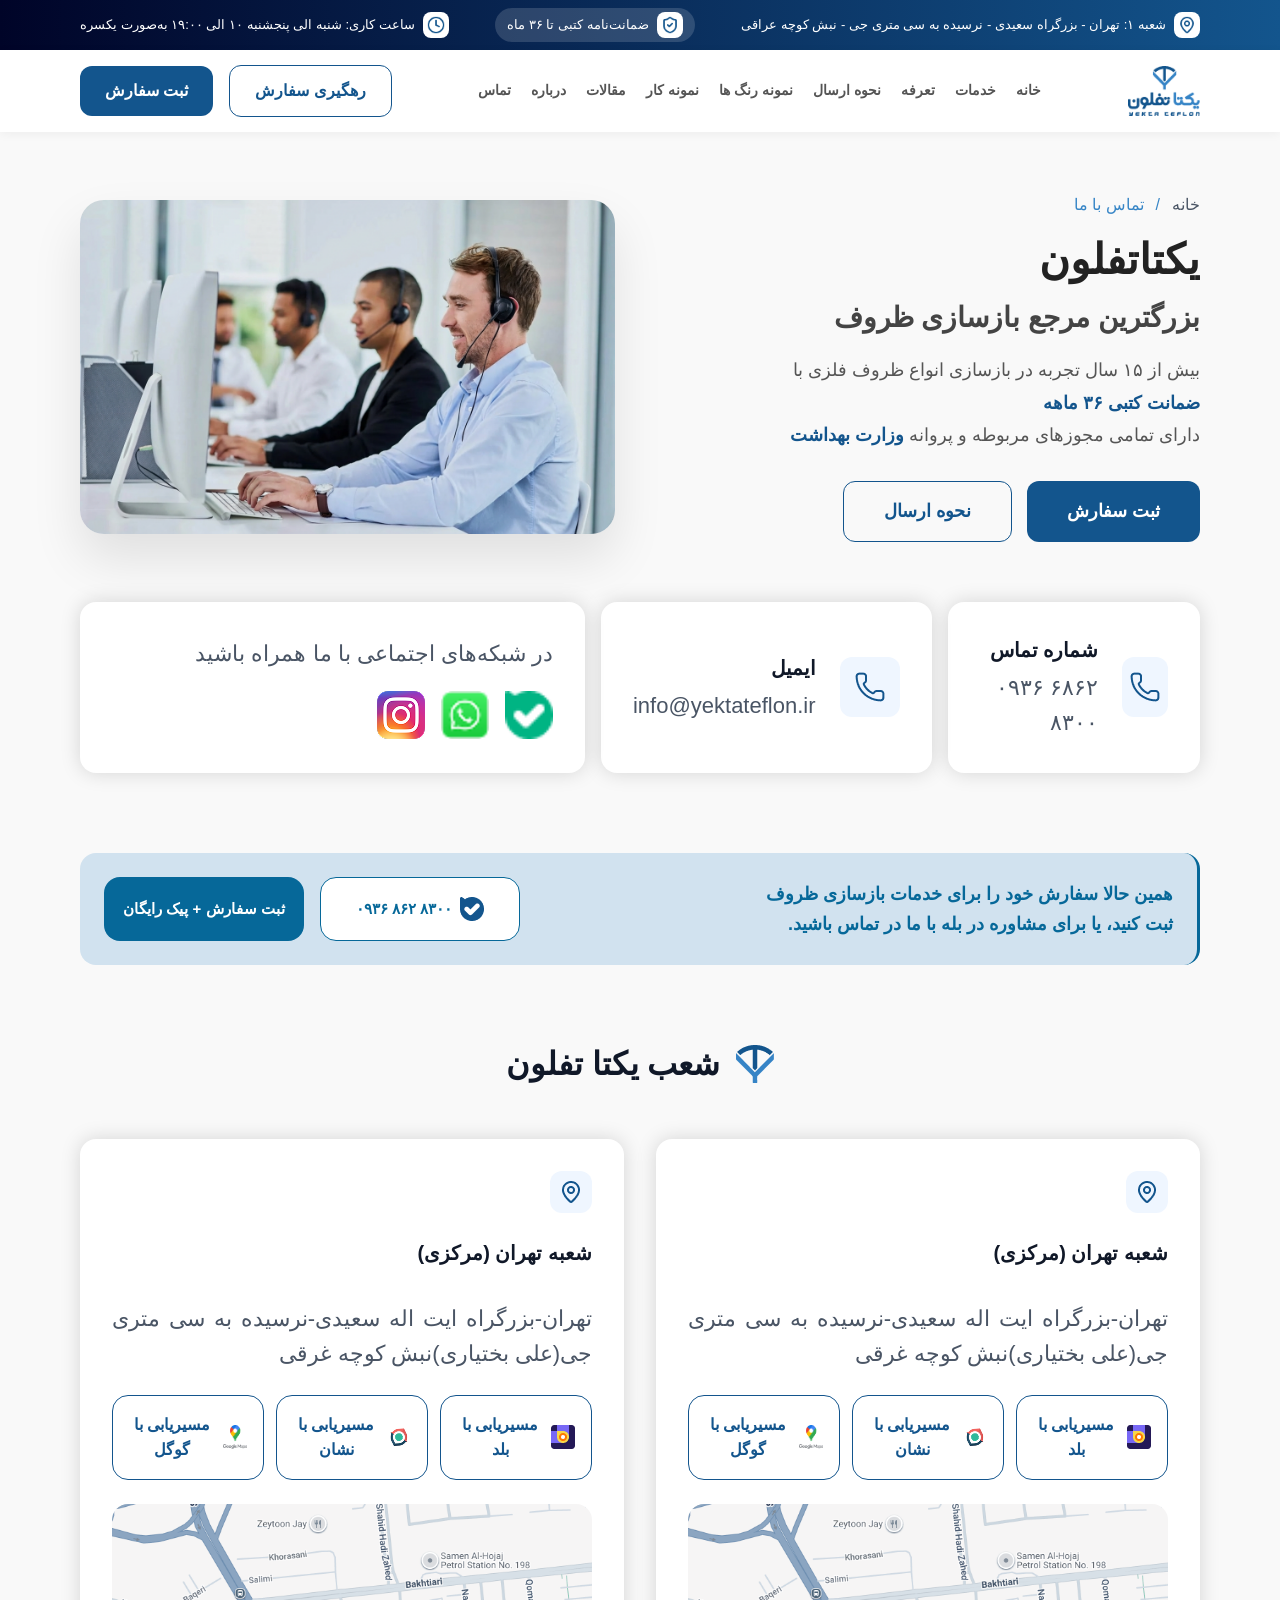
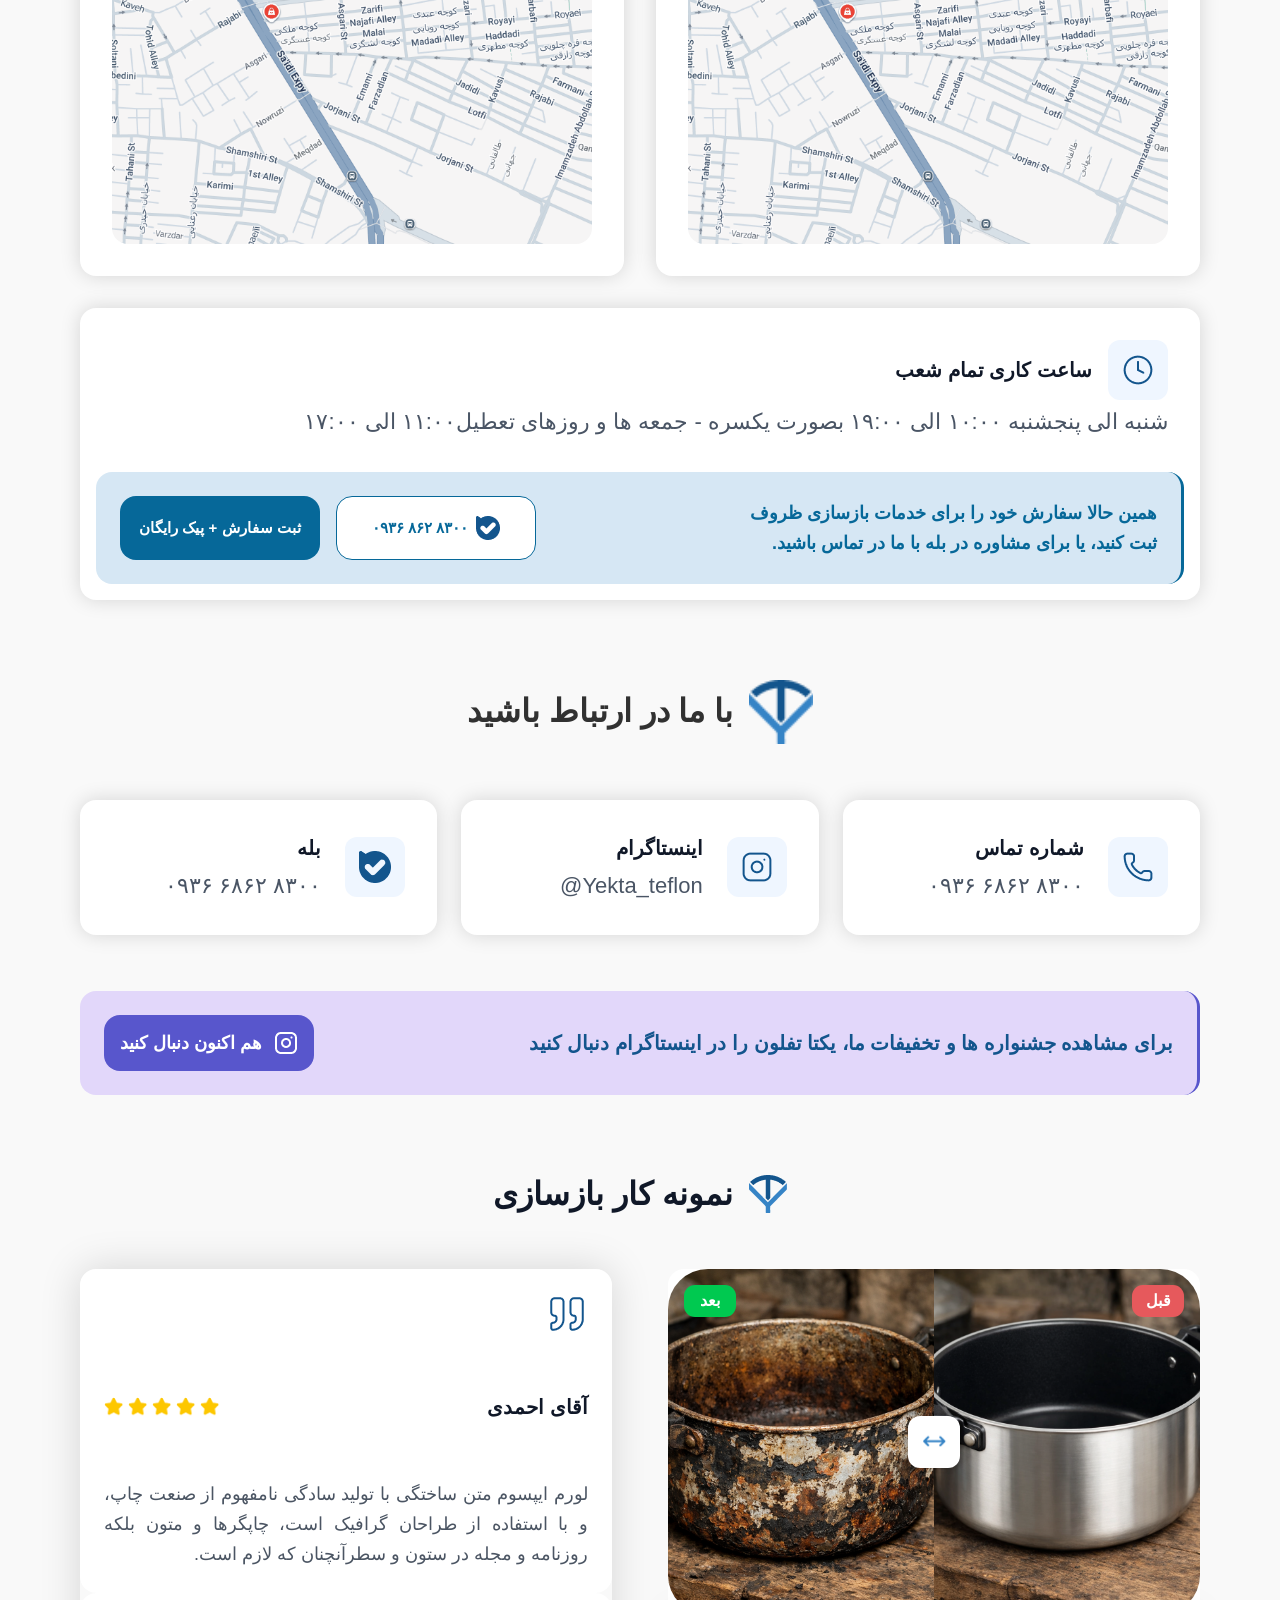
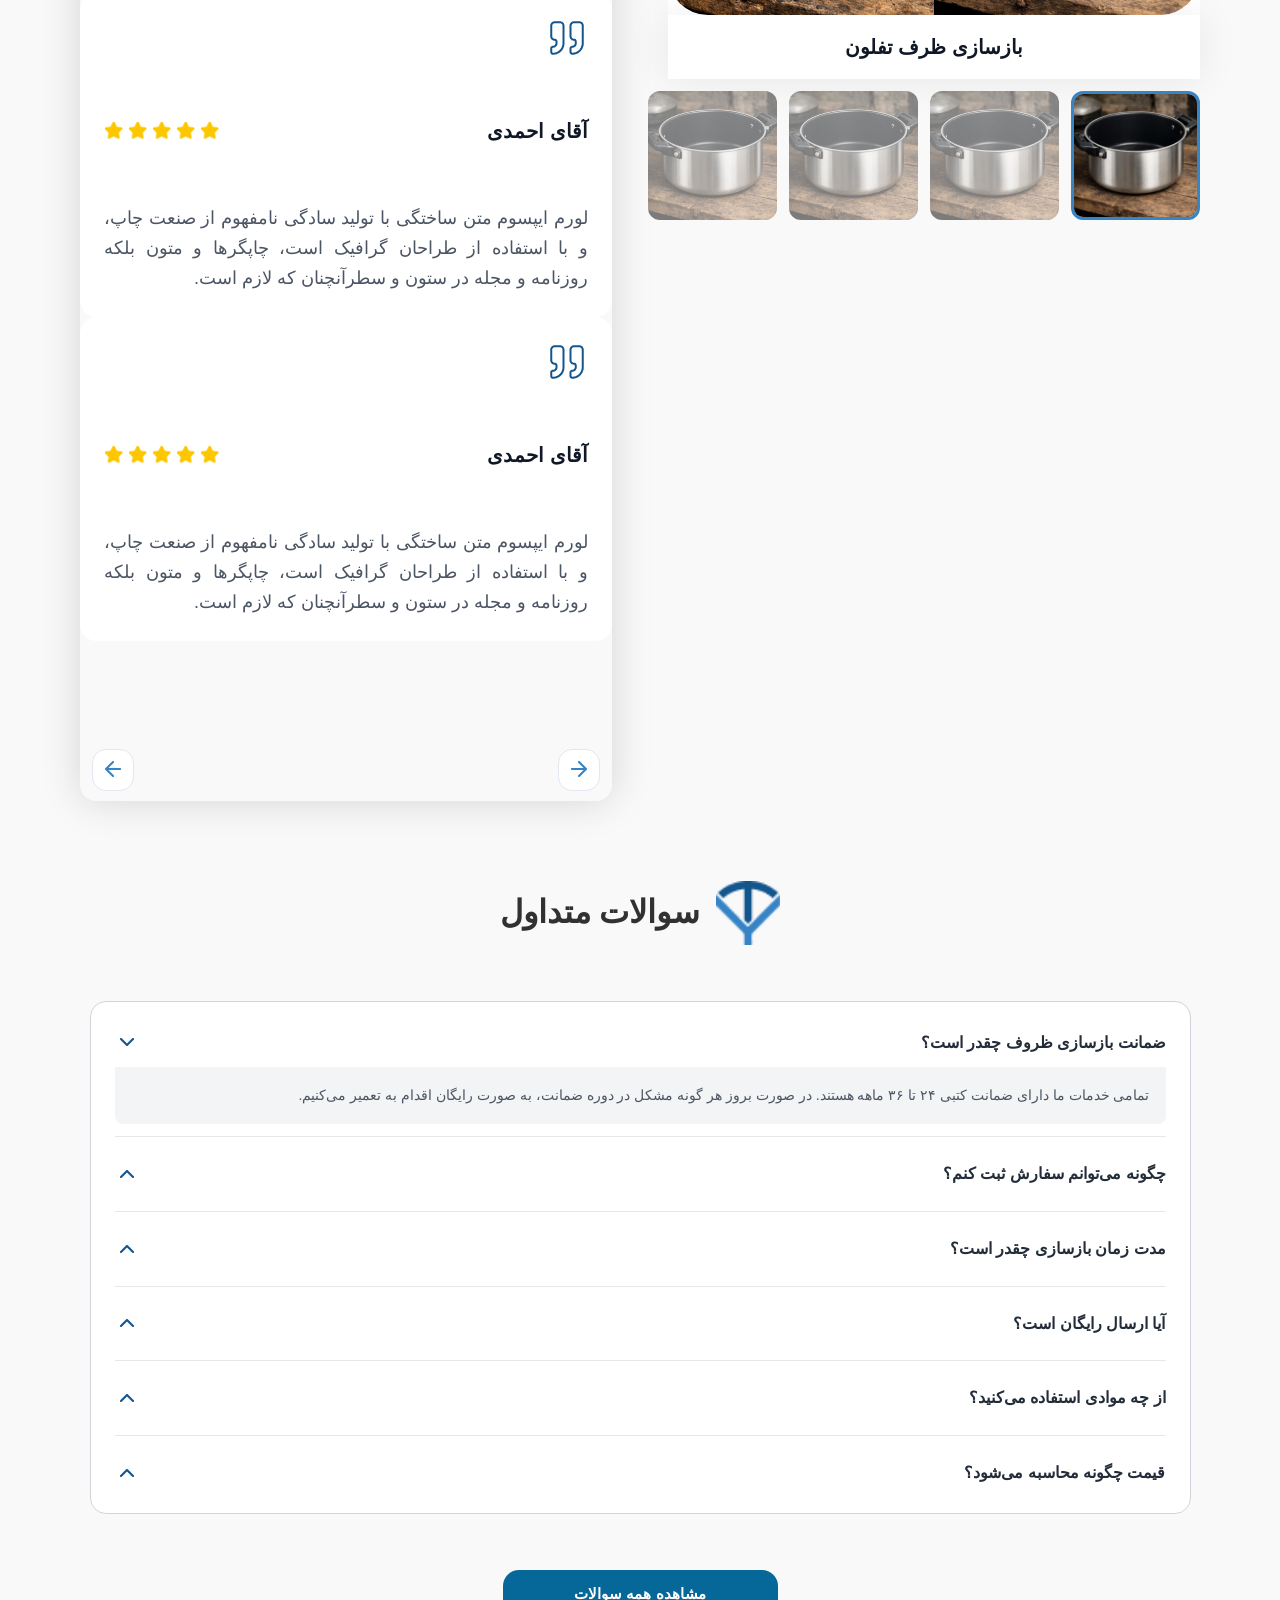
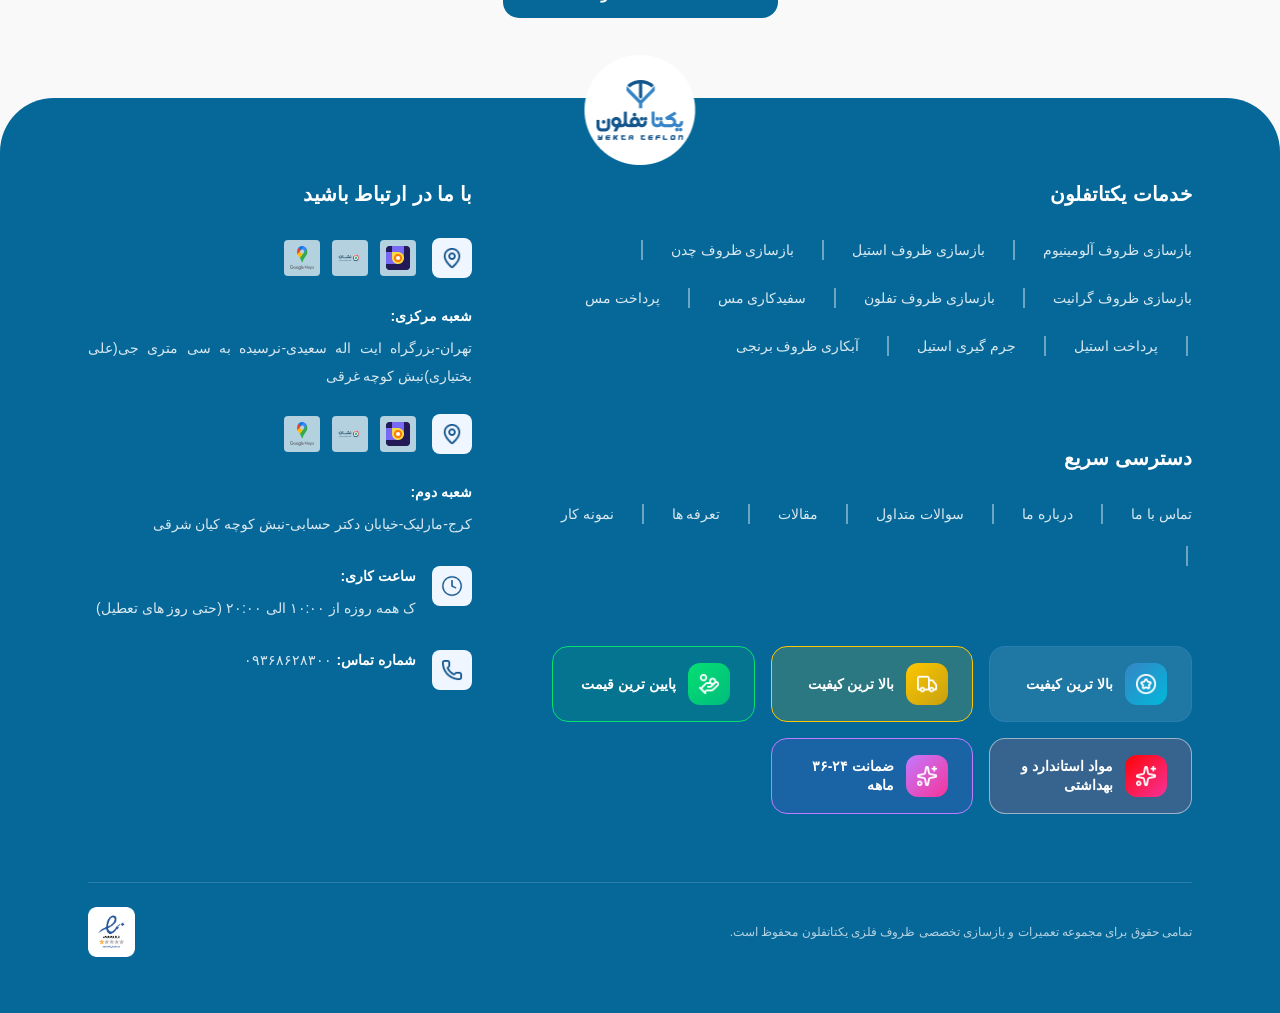
==== commit 3348000d: "14050411-1311" ====
--- a/Pages/AboutUs.html
+++ b/Pages/AboutUs.html
@@ -394,7 +394,6 @@
                 </div>
               </div>
 
-              <!-- <div class="work-text"></div> -->
               <div class="works-text2">
                 <span class="work-text2">بازسازی ظرف تفلون</span>
               </div>
--- a/Styles/AboutUs/AboutUs.css
+++ b/Styles/AboutUs/AboutUs.css
@@ -1939,16 +1939,18 @@
 }
 
 .work-ri-bottom-wrapper {
-  display: grid;
-  grid-template-columns: repeat(4, 1fr);
+  display: flex;
   justify-items: center;
   gap: 12px;
   height: 100%;
+  gap: 12px;
+  height: 100%;
   scrollbar-width: thin;
 }
 @media (max-width: 576px) {
   .work-ri-bottom-wrapper {
-    grid-template-columns: repeat(2, 1fr);
+    overflow-x: scroll;
+    scrollbar-width: thin;
   }
 }
 
